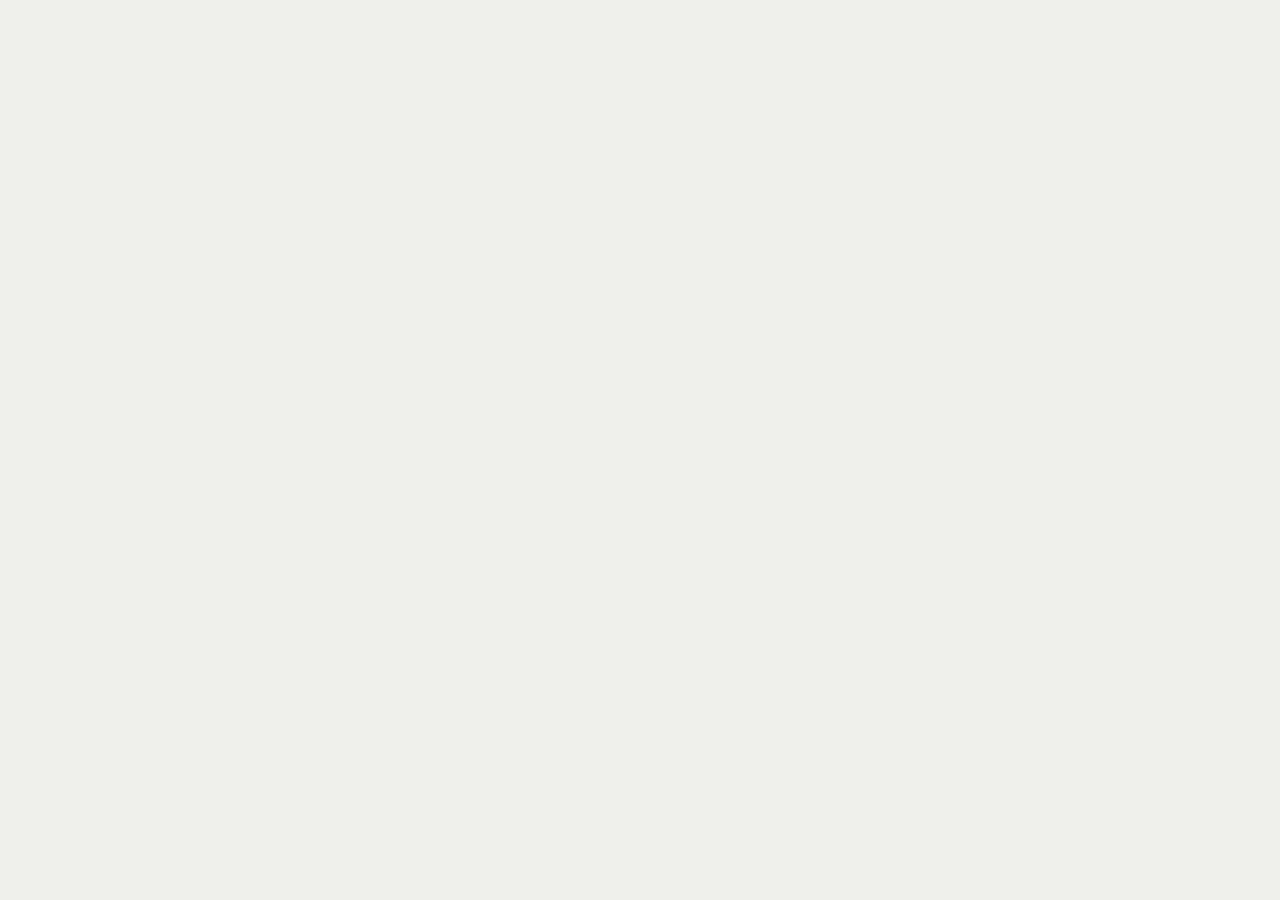
==== index.html @ dea151c3 "first commit" ====
<!doctype html>
<html lang="en">
<head>
  <meta charset="utf-8" />
  <meta name="viewport" content="width=device-width, initial-scale=1" />
  <title>Xploregen · Mobile Redesign</title>
  <link rel="icon" href="assets/logo-favicon.png" />

  <!-- Google Fonts: Inter (display sans) + Fraunces (editorial serif) + JetBrains Mono (lab/code) -->
  <link rel="preconnect" href="https://fonts.googleapis.com" />
  <link rel="preconnect" href="https://fonts.gstatic.com" crossorigin />
  <link href="https://fonts.googleapis.com/css2?family=Inter:wght@400;500;600;700;800&family=Fraunces:ital,opsz,wght@0,9..144,400;0,9..144,500;0,9..144,600;1,9..144,400;1,9..144,500;1,9..144,600&family=JetBrains+Mono:wght@400;500;600&display=swap" rel="stylesheet" />

  <style>
    html, body, #root {
      margin: 0; padding: 0;
      width: 100%; height: 100%;
      background: #f0eee9;
      font-family: 'Inter', -apple-system, BlinkMacSystemFont, system-ui, sans-serif;
      -webkit-font-smoothing: antialiased;
      -moz-osx-font-smoothing: grayscale;
    }
    /* Hide scrollbars inside artboards */
    .dc-card ::-webkit-scrollbar { display: none; }
    .dc-card * { scrollbar-width: none; }
  </style>
</head>
<body>
  <div id="root"></div>

  <!-- React + Babel -->
  <script src="https://unpkg.com/react@18.3.1/umd/react.development.js" integrity="sha384-hD6/rw4ppMLGNu3tX5cjIb+uRZ7UkRJ6BPkLpg4hAu/6onKUg4lLsHAs9EBPT82L" crossorigin="anonymous"></script>
  <script src="https://unpkg.com/react-dom@18.3.1/umd/react-dom.development.js" integrity="sha384-u6aeetuaXnQ38mYT8rp6sbXaQe3NL9t+IBXmnYxwkUI2Hw4bsp2Wvmx4yRQF1uAm" crossorigin="anonymous"></script>
  <script src="https://unpkg.com/@babel/standalone@7.29.0/babel.min.js" integrity="sha384-m08KidiNqLdpJqLq95G/LEi8Qvjl/xUYll3QILypMoQ65QorJ9Lvtp2RXYGBFj1y" crossorigin="anonymous"></script>

  <!-- Starter components -->
  <script type="text/babel" src="ios-frame.jsx"></script>
  <script type="text/babel" src="design-canvas.jsx"></script>

  <!-- Shared library + directions -->
  <script type="text/babel" src="shared.jsx"></script>
  <script type="text/babel" src="direction-a.jsx"></script>
  <script type="text/babel" src="direction-b.jsx"></script>

  <!-- Root app -->
  <script type="text/babel" src="app.jsx"></script>
</body>
</html>
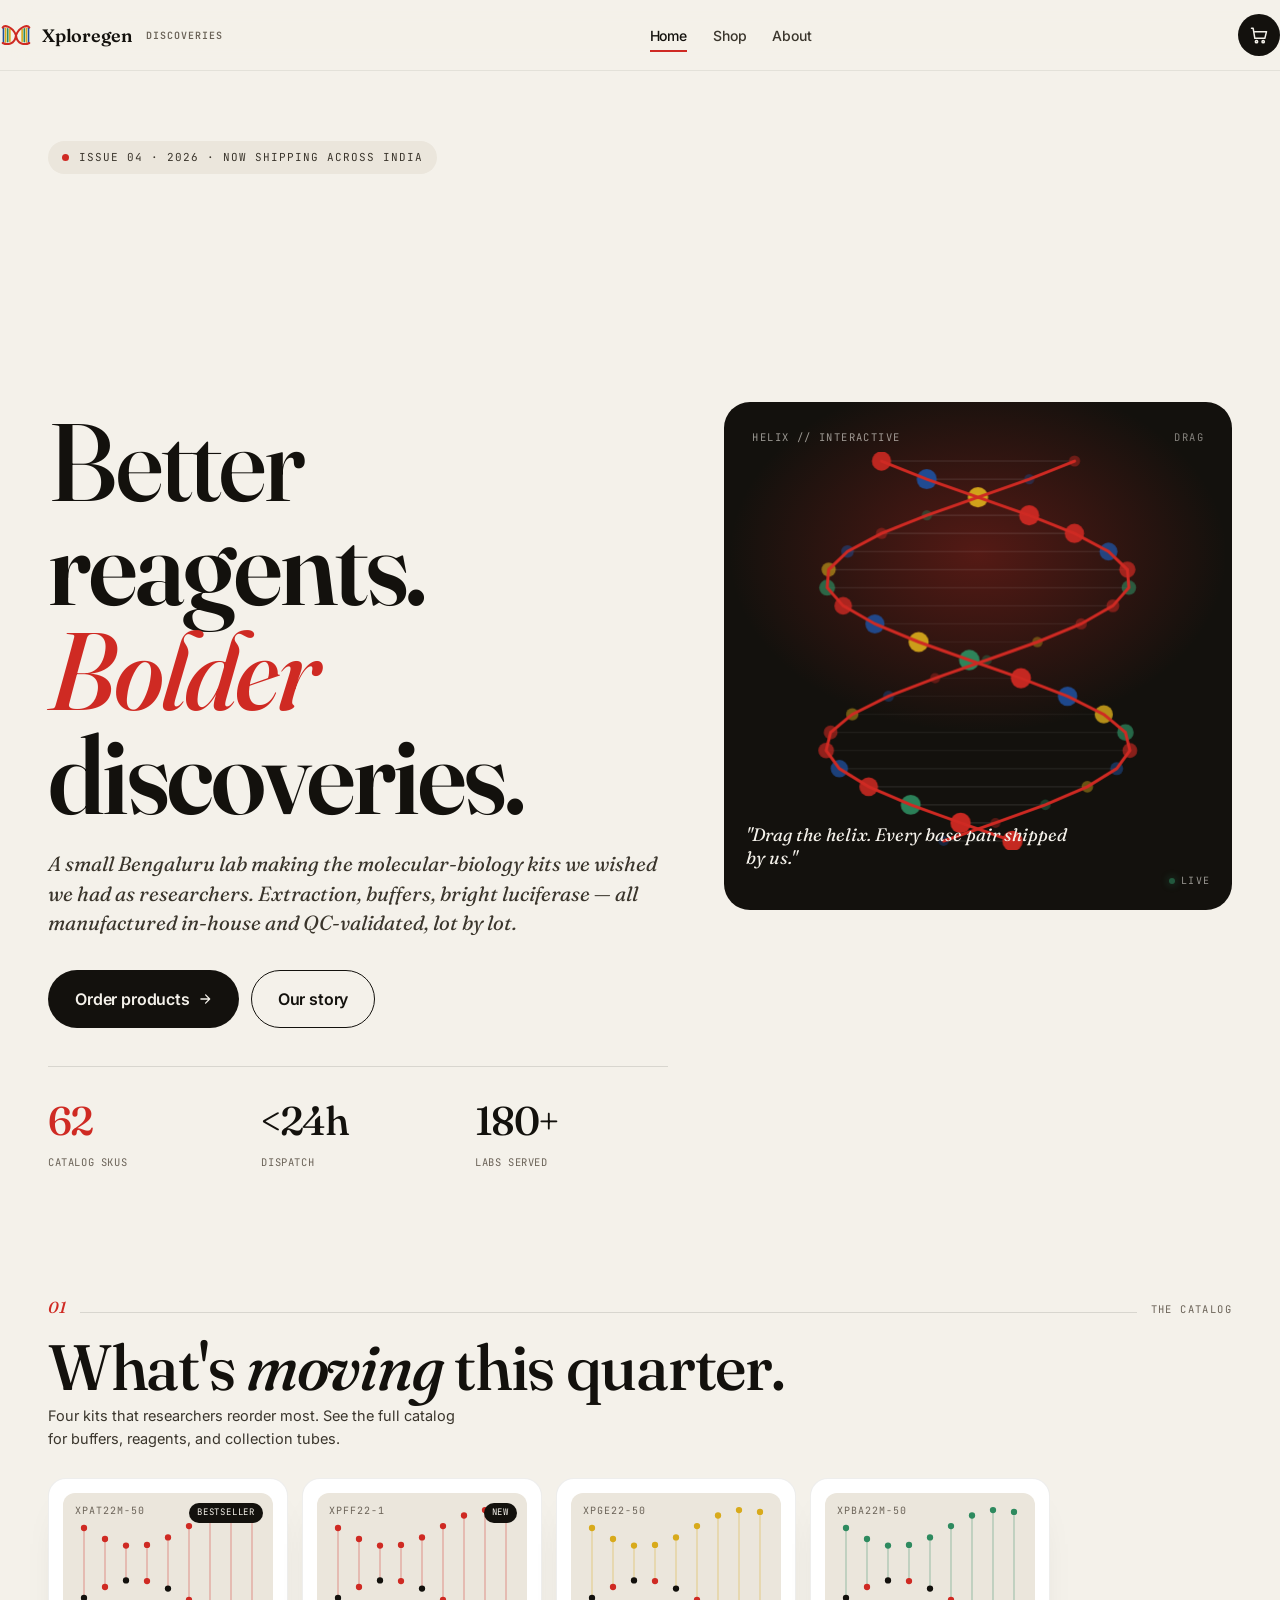
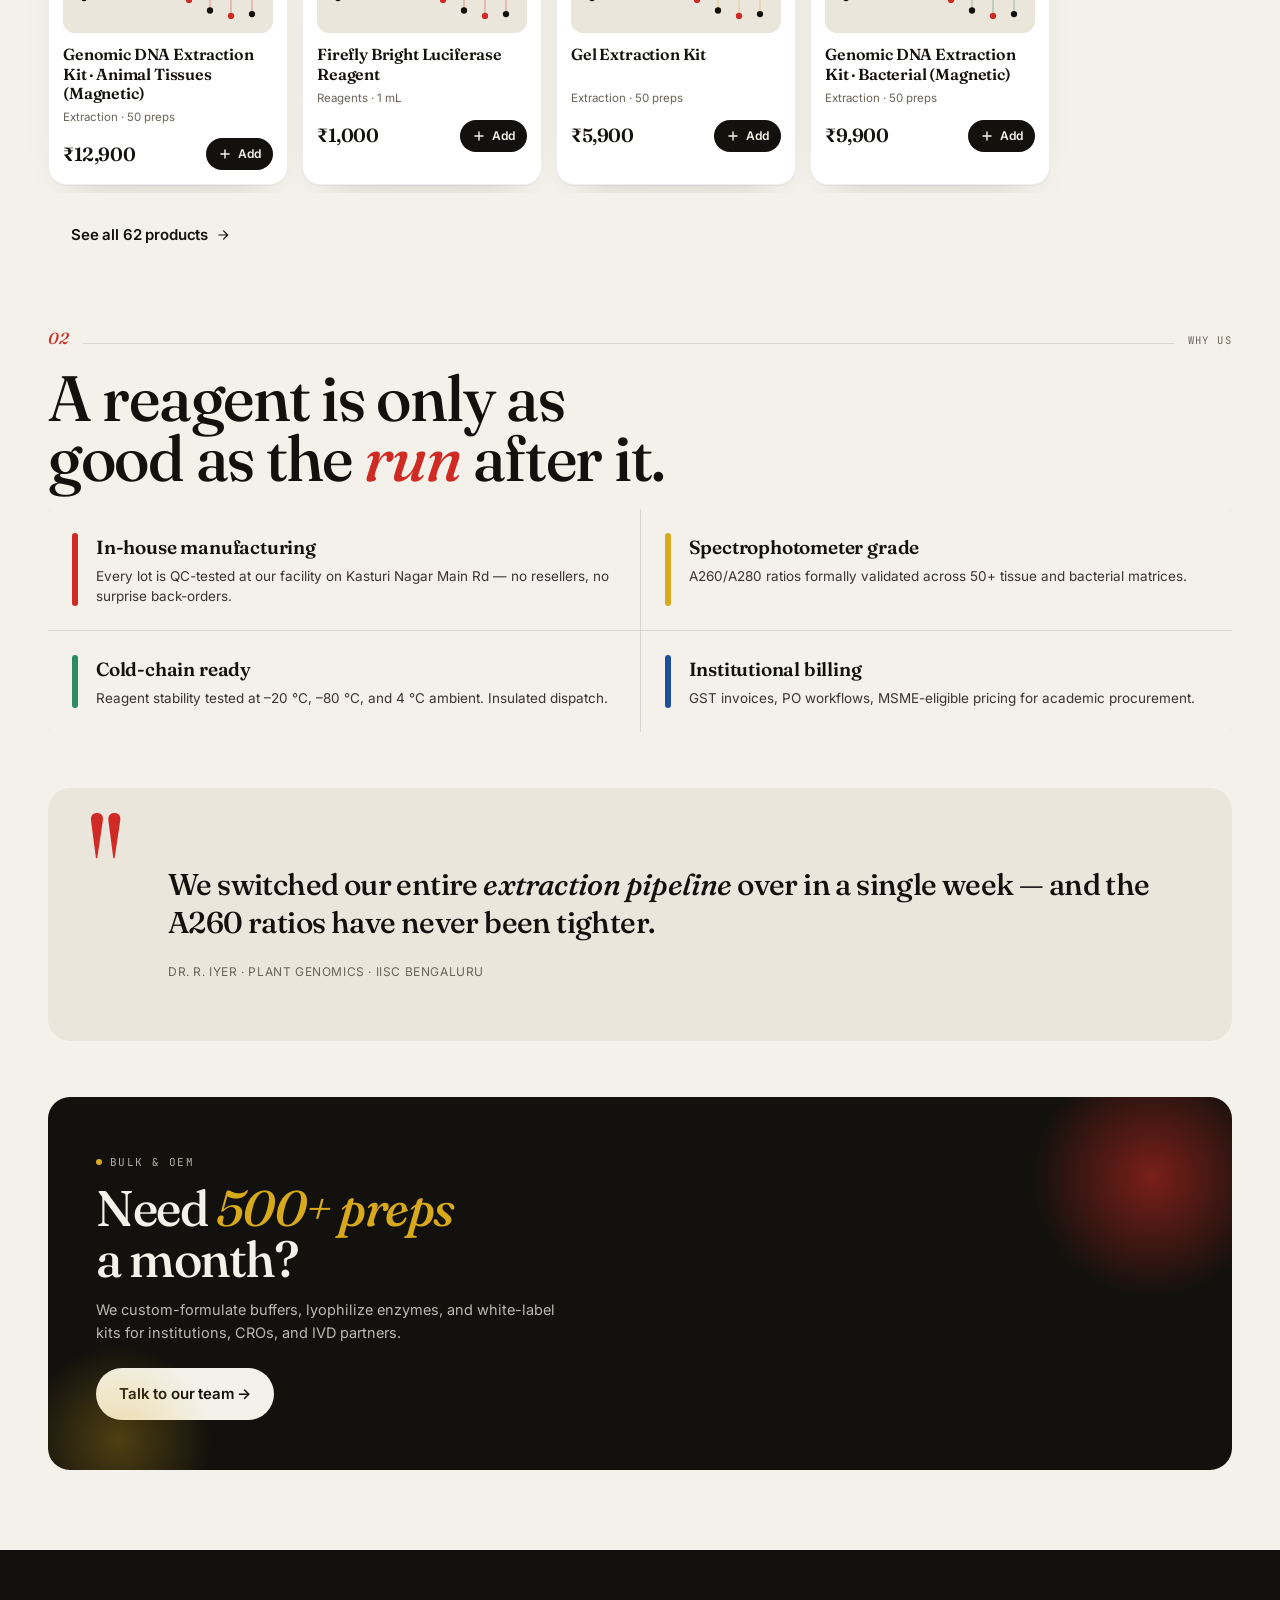
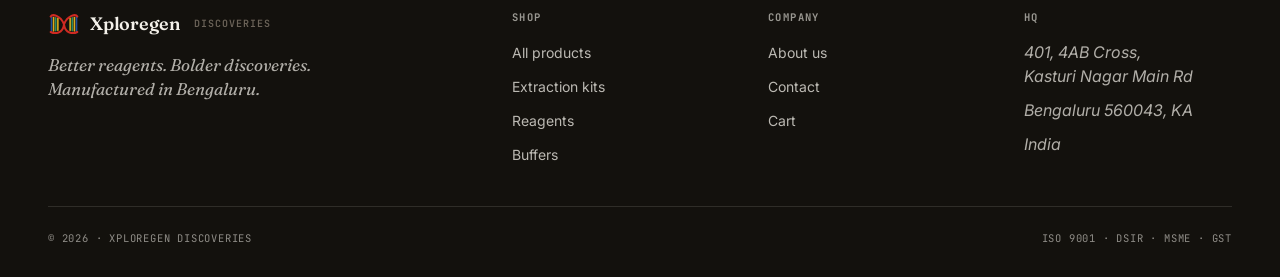
==== commit 2d77fb4c: "refactor ui folder" ====
--- a/index.html
+++ b/index.html
@@ -3,46 +3,303 @@
 <head>
   <meta charset="utf-8" />
   <meta name="viewport" content="width=device-width, initial-scale=1" />
-  <title>Xploregen · Mobile Redesign</title>
+  <title>Xploregen Discoveries — Better reagents. Bolder discoveries.</title>
+  <meta name="description" content="Molecular biology kits, buffers, and luciferase reagents manufactured in-house in Bengaluru." />
   <link rel="icon" href="assets/logo-favicon.png" />
 
-  <!-- Google Fonts: Inter (display sans) + Fraunces (editorial serif) + JetBrains Mono (lab/code) -->
   <link rel="preconnect" href="https://fonts.googleapis.com" />
   <link rel="preconnect" href="https://fonts.gstatic.com" crossorigin />
-  <link href="https://fonts.googleapis.com/css2?family=Inter:wght@400;500;600;700;800&family=Fraunces:ital,opsz,wght@0,9..144,400;0,9..144,500;0,9..144,600;1,9..144,400;1,9..144,500;1,9..144,600&family=JetBrains+Mono:wght@400;500;600&display=swap" rel="stylesheet" />
-
-  <style>
-    html, body, #root {
-      margin: 0; padding: 0;
-      width: 100%; height: 100%;
-      background: #f0eee9;
-      font-family: 'Inter', -apple-system, BlinkMacSystemFont, system-ui, sans-serif;
-      -webkit-font-smoothing: antialiased;
-      -moz-osx-font-smoothing: grayscale;
-    }
-    /* Hide scrollbars inside artboards */
-    .dc-card ::-webkit-scrollbar { display: none; }
-    .dc-card * { scrollbar-width: none; }
-  </style>
+  <link href="https://fonts.googleapis.com/css2?family=Inter:wght@400;500;600;700;800&family=Fraunces:ital,opsz,wght@0,9..144,400;0,9..144,500;0,9..144,600;0,9..144,700;1,9..144,400;1,9..144,500;1,9..144,600&family=JetBrains+Mono:wght@400;500;600&display=swap" rel="stylesheet" />
+
+  <link rel="stylesheet" href="styles.css" />
 </head>
-<body>
-  <div id="root"></div>
-
-  <!-- React + Babel -->
-  <script src="https://unpkg.com/react@18.3.1/umd/react.development.js" integrity="sha384-hD6/rw4ppMLGNu3tX5cjIb+uRZ7UkRJ6BPkLpg4hAu/6onKUg4lLsHAs9EBPT82L" crossorigin="anonymous"></script>
-  <script src="https://unpkg.com/react-dom@18.3.1/umd/react-dom.development.js" integrity="sha384-u6aeetuaXnQ38mYT8rp6sbXaQe3NL9t+IBXmnYxwkUI2Hw4bsp2Wvmx4yRQF1uAm" crossorigin="anonymous"></script>
-  <script src="https://unpkg.com/@babel/standalone@7.29.0/babel.min.js" integrity="sha384-m08KidiNqLdpJqLq95G/LEi8Qvjl/xUYll3QILypMoQ65QorJ9Lvtp2RXYGBFj1y" crossorigin="anonymous"></script>
-
-  <!-- Starter components -->
-  <script type="text/babel" src="ios-frame.jsx"></script>
-  <script type="text/babel" src="design-canvas.jsx"></script>
-
-  <!-- Shared library + directions -->
-  <script type="text/babel" src="shared.jsx"></script>
-  <script type="text/babel" src="direction-a.jsx"></script>
-  <script type="text/babel" src="direction-b.jsx"></script>
-
-  <!-- Root app -->
-  <script type="text/babel" src="app.jsx"></script>
+<body data-screen-label="Landing">
+
+<!-- ─────────── Header ─────────── -->
+<header class="site-header">
+  <div class="container wrap">
+    <a class="brand" href="index.html" aria-label="Xploregen home">
+      <span class="brand-logo" data-brand-mark></span>
+      <span class="brand-name">Xploregen</span>
+      <span class="brand-tag">Discoveries</span>
+    </a>
+    <nav class="site-nav">
+      <a href="index.html" class="active">Home</a>
+      <a href="shop.html">Shop</a>
+      <a href="about.html">About</a>
+    </nav>
+    <div class="header-actions">
+      <a href="cart.html" class="icon-btn" aria-label="Cart">
+        <svg width="20" height="20" viewBox="0 0 24 24" fill="none" stroke="currentColor" stroke-width="1.8" stroke-linecap="round" stroke-linejoin="round"><circle cx="9" cy="20" r="1.4"/><circle cx="17" cy="20" r="1.4"/><path d="M3 4h2l2 12h12l2-8H7"/></svg>
+        <span class="badge" data-cart-badge>0</span>
+      </a>
+    </div>
+  </div>
+</header>
+
+<!-- ─────────── Mobile Bottom Nav ─────────── -->
+<nav class="mobile-bottom-nav" aria-label="Mobile navigation">
+  <div class="mbn-inner">
+    <a href="index.html" class="mbn-btn">
+      <span class="mbn-icon"><svg width="22" height="22" viewBox="0 0 24 24" fill="none" stroke="currentColor" stroke-width="1.8" stroke-linecap="round" stroke-linejoin="round"><path d="M3 11l9-8 9 8"/><path d="M5 9v11h14V9"/></svg></span>
+      <span class="mbn-label">Home</span>
+    </a>
+    <a href="shop.html" class="mbn-btn">
+      <span class="mbn-icon"><svg width="22" height="22" viewBox="0 0 24 24" fill="none" stroke="currentColor" stroke-width="1.8" stroke-linecap="round" stroke-linejoin="round"><path d="M4 7h16l-1.5 12a2 2 0 01-2 1.7H7.5a2 2 0 01-2-1.7L4 7z"/><path d="M9 7V5a3 3 0 016 0v2"/></svg></span>
+      <span class="mbn-label">Shop</span>
+    </a>
+    <a href="about.html" class="mbn-btn">
+      <span class="mbn-icon"><svg width="22" height="22" viewBox="0 0 24 24" fill="none" stroke="currentColor" stroke-width="1.8" stroke-linecap="round" stroke-linejoin="round"><circle cx="12" cy="8" r="3.2"/><path d="M5 20c1-3.5 4-5.5 7-5.5s6 2 7 5.5"/></svg></span>
+      <span class="mbn-label">About</span>
+    </a>
+    <a href="cart.html" class="mbn-btn">
+      <span class="mbn-icon"><svg width="22" height="22" viewBox="0 0 24 24" fill="none" stroke="currentColor" stroke-width="1.8" stroke-linecap="round" stroke-linejoin="round"><circle cx="9" cy="20" r="1.4"/><circle cx="17" cy="20" r="1.4"/><path d="M3 4h2l2 12h12l2-8H7"/></svg></span>
+      <span class="mbn-label">Cart</span>
+      <span class="mbn-badge" data-cart-badge style="display:none">0</span>
+    </a>
+  </div>
+</nav>
+
+<!-- ─────────── Hero ─────────── -->
+<section class="hero">
+  <div class="container">
+    <div class="hero-grid">
+      <div>
+        <span class="hero-eyebrow"><span class="dot"></span>Issue 04 · 2026 · Now shipping across India</span>
+
+        <div class="hero-mark x-logo x-logo-anim" aria-hidden="true">
+          <svg viewBox="0 0 600 460" width="100%" style="display:block;overflow:visible" xmlns="http://www.w3.org/2000/svg">
+            <rect class="bar" x="50"  y="90"  width="30" height="290" rx="15" fill="#1f4f9b"/>
+            <rect class="bar" x="90"  y="95"  width="30" height="280" rx="15" fill="#d8aa1b"/>
+            <rect class="bar" x="130" y="100" width="30" height="270" rx="15" fill="#2e8a5f"/>
+            <rect class="bar" x="170" y="106" width="30" height="258" rx="15" fill="#d8aa1b"/>
+            <rect class="bar" x="400" y="106" width="30" height="258" rx="15" fill="#d8aa1b"/>
+            <rect class="bar" x="440" y="100" width="30" height="270" rx="15" fill="#2e8a5f"/>
+            <rect class="bar" x="480" y="95"  width="30" height="280" rx="15" fill="#d8aa1b"/>
+            <rect class="bar" x="520" y="90"  width="30" height="290" rx="15" fill="#1f4f9b"/>
+            <path class="strand strand-1" d="M 50 90 C 80 40 230 60 300 235 C 320 410 470 420 550 380"
+              stroke="#cf2a23" stroke-width="38" stroke-linecap="round" fill="none"/>
+            <path class="strand strand-2" d="M 550 90 C 520 40 370 60 300 235 C 280 410 130 420 50 380"
+              stroke="#cf2a23" stroke-width="38" stroke-linecap="round" fill="none"/>
+            <g class="wordmark-plate">
+              <rect x="36" y="200" width="528" height="64" rx="6" fill="rgba(0,0,0,0.82)"/>
+            </g>
+            <text class="wordmark" x="300" y="245" text-anchor="middle"
+              font-family="'Inter', 'Fraunces', Georgia, serif" font-weight="800" font-size="50"
+              letter-spacing="3" fill="#ffffff">XPLOREGEN</text>
+          </svg>
+        </div>
+
+        <h1 class="display">
+          Better<br/>
+          <strong style="font-weight:600">reagents.</strong>
+          <span class="accent">Bolder</span><br/>
+          <strong style="font-weight:600">discoveries.</strong>
+        </h1>
+
+        <p class="lead">
+          A small Bengaluru lab making the molecular-biology kits we wished we had as researchers. Extraction, buffers, bright luciferase — all manufactured in-house and QC-validated, lot by lot.
+        </p>
+
+        <div class="hero-ctas">
+          <a href="shop.html" class="btn btn-primary btn-lg">
+            Order products
+            <svg width="14" height="14" viewBox="0 0 24 24" fill="none" stroke="currentColor" stroke-width="2.2" stroke-linecap="round" stroke-linejoin="round"><path d="M5 12h14M13 5l7 7-7 7"/></svg>
+          </a>
+          <a href="about.html" class="btn btn-outline btn-lg">Our story</a>
+        </div>
+
+        <div class="hero-stats">
+          <div>
+            <div class="num"><em>62</em></div>
+            <div class="label">Catalog SKUs</div>
+          </div>
+          <div>
+            <div class="num">&lt;24h</div>
+            <div class="label">Dispatch</div>
+          </div>
+          <div>
+            <div class="num">180+</div>
+            <div class="label">Labs served</div>
+          </div>
+        </div>
+      </div>
+
+      <div class="helix-card" aria-hidden="true">
+        <div class="label-row">
+          <span class="label">Helix // Interactive</span>
+          <span class="label" style="opacity:.5">Drag</span>
+        </div>
+        <canvas data-helix></canvas>
+        <p class="quote">"Drag the helix. Every base pair shipped by&nbsp;us."</p>
+        <span class="live">LIVE</span>
+      </div>
+    </div>
+  </div>
+</section>
+
+<!-- ─────────── Best sellers ─────────── -->
+<section>
+  <div class="container">
+    <div class="section-rule">
+      <span class="num">01</span><span class="line"></span><span class="label">The Catalog</span>
+    </div>
+    <h2 class="display">What's <em>moving</em> this quarter.</h2>
+    <p class="body" style="margin-top:8px;max-width:46ch">Four kits that researchers reorder most. See the full catalog for buffers, reagents, and collection tubes.</p>
+
+    <div class="product-row no-scrollbar" id="featured-row" style="margin-top:24px"></div>
+
+    <div style="margin-top:16px"><a href="shop.html" class="btn btn-ghost">See all 62 products
+      <svg width="14" height="14" viewBox="0 0 24 24" fill="none" stroke="currentColor" stroke-width="2" stroke-linecap="round" stroke-linejoin="round"><path d="M5 12h14M13 5l7 7-7 7"/></svg>
+    </a></div>
+  </div>
+</section>
+
+<!-- ─────────── Why us ─────────── -->
+<section>
+  <div class="container">
+    <div class="section-rule">
+      <span class="num">02</span><span class="line"></span><span class="label">Why us</span>
+    </div>
+    <h2 class="display">A reagent is only as<br/>good as the <em class="accent">run</em> after it.</h2>
+
+    <div class="values">
+      <div class="value-row">
+        <div class="bar" style="background:var(--red)"></div>
+        <div>
+          <h4>In-house manufacturing</h4>
+          <p>Every lot is QC-tested at our facility on Kasturi Nagar Main Rd — no resellers, no surprise back-orders.</p>
+        </div>
+      </div>
+      <div class="value-row">
+        <div class="bar" style="background:var(--yellow)"></div>
+        <div>
+          <h4>Spectrophotometer grade</h4>
+          <p>A260/A280 ratios formally validated across 50+ tissue and bacterial matrices.</p>
+        </div>
+      </div>
+      <div class="value-row">
+        <div class="bar" style="background:var(--green)"></div>
+        <div>
+          <h4>Cold-chain ready</h4>
+          <p>Reagent stability tested at –20 °C, –80 °C, and 4 °C ambient. Insulated dispatch.</p>
+        </div>
+      </div>
+      <div class="value-row">
+        <div class="bar" style="background:var(--blue)"></div>
+        <div>
+          <h4>Institutional billing</h4>
+          <p>GST invoices, PO workflows, MSME-eligible pricing for academic procurement.</p>
+        </div>
+      </div>
+    </div>
+  </div>
+</section>
+
+<!-- ─────────── Pull quote ─────────── -->
+<section>
+  <div class="container">
+    <figure class="pullquote">
+      <span class="openq">"</span>
+      <blockquote>
+        We switched our entire <em>extraction pipeline</em> over in a single week — and the A260 ratios have never been tighter.
+      </blockquote>
+      <cite>Dr. R. Iyer · Plant Genomics · IISc Bengaluru</cite>
+    </figure>
+  </div>
+</section>
+
+<!-- ─────────── Bulk CTA ─────────── -->
+<section>
+  <div class="container">
+    <div class="bulk-cta">
+      <span class="eyebrow"><span class="dot"></span>Bulk & OEM</span>
+      <h2>Need <em>500+ preps</em><br/>a month?</h2>
+      <p>We custom-formulate buffers, lyophilize enzymes, and white-label kits for institutions, CROs, and IVD partners.</p>
+      <a href="about.html" class="btn">Talk to our team →</a>
+    </div>
+  </div>
+</section>
+
+<!-- ─────────── Footer ─────────── -->
+<footer class="site-footer">
+  <div class="container">
+    <div class="footer-grid">
+      <div class="footer-brand">
+        <a class="brand" href="index.html">
+          <span class="brand-logo" data-brand-mark></span>
+          <span class="brand-name">Xploregen</span>
+          <span class="brand-tag">Discoveries</span>
+        </a>
+        <p>Better reagents. Bolder discoveries. Manufactured in Bengaluru.</p>
+      </div>
+      <div>
+        <h4>Shop</h4>
+        <ul>
+          <li><a href="shop.html">All products</a></li>
+          <li><a href="shop.html?cat=Extraction">Extraction kits</a></li>
+          <li><a href="shop.html?cat=Reagents">Reagents</a></li>
+          <li><a href="shop.html?cat=Buffers">Buffers</a></li>
+        </ul>
+      </div>
+      <div>
+        <h4>Company</h4>
+        <ul>
+          <li><a href="about.html">About us</a></li>
+          <li><a href="about.html#contact">Contact</a></li>
+          <li><a href="cart.html">Cart</a></li>
+        </ul>
+      </div>
+      <div>
+        <h4>HQ</h4>
+        <ul style="font-style: italic; opacity:0.7">
+          <li>401, 4AB Cross,<br/>Kasturi Nagar Main Rd</li>
+          <li>Bengaluru 560043, KA</li>
+          <li>India</li>
+        </ul>
+      </div>
+    </div>
+    <div class="footer-foot">
+      <span>© 2026 · Xploregen Discoveries</span>
+      <span>ISO 9001 · DSIR · MSME · GST</span>
+    </div>
+  </div>
+</footer>
+
+<script src="data.js"></script>
+<script src="script.js"></script>
+<script>
+  // Render featured product carousel
+  document.addEventListener('DOMContentLoaded', () => {
+    const row = document.getElementById('featured-row');
+    if (!row) return;
+    const list = window.XG_FEATURED_IDS.map((id) => window.XG_PRODUCTS.find((p) => p.id === id)).filter(Boolean);
+    row.innerHTML = list.map((p) => `
+      <a class="product-card" href="product.html?id=${p.id}">
+        <div class="product-visual">
+          ${window.XG_productVisual(p)}
+          <span class="sku">${p.sku}</span>
+          ${p.tag ? `<span class="tag">${p.tag}</span>` : ''}
+        </div>
+        <div class="name">${p.name}</div>
+        <div class="meta">${p.cat} · ${p.prep}</div>
+        <div class="row">
+          <span class="price">${window.XG_FMT_INR(p.price)}</span>
+          <button class="add" data-add-to-cart="${p.id}">
+            <svg width="14" height="14" viewBox="0 0 24 24" fill="none" stroke="currentColor" stroke-width="2.4" stroke-linecap="round"><path d="M12 5v14M5 12h14"/></svg>
+            Add
+          </button>
+        </div>
+      </a>
+    `).join('');
+    // Rebind add buttons (since they were just rendered)
+    row.querySelectorAll('[data-add-to-cart]').forEach((b) => {
+      b.addEventListener('click', (e) => {
+        e.preventDefault(); e.stopPropagation();
+        window.XG_CART.add(b.dataset.addToCart, 1);
+      });
+    });
+  });
+</script>
 </body>
 </html>
--- a/styles.css
+++ b/styles.css
@@ -0,0 +1,1047 @@
+/* ============================================================
+   Xploregen — global styles (mobile-first responsive)
+   Direction B "Editorial Bio": warm paper, Fraunces serif,
+   surgical accent color from the logo palette.
+   ============================================================ */
+
+:root {
+  /* Palette pulled from the logo */
+  --paper:    #f4f1ea;
+  --paper-2:  #ebe6dc;
+  --paper-3:  #e2dccf;
+  --card:     #ffffff;
+  --ink:      #13110d;
+  --ink-soft: #3a352c;
+  --ink-mute: #6b6358;
+  --ink-faint:#a89f8f;
+  --hair:     rgba(19,17,13,0.12);
+  --hair-2:   rgba(19,17,13,0.07);
+
+  --red:      #cf2a23;
+  --red-deep: #a01f1a;
+  --blue:     #1f4f9b;
+  --yellow:   #d8aa1b;
+  --green:    #2e8a5f;
+
+  --serif: 'Fraunces', 'Cormorant Garamond', Georgia, serif;
+  --sans:  'Inter', -apple-system, BlinkMacSystemFont, system-ui, sans-serif;
+  --mono:  'JetBrains Mono', ui-monospace, 'SF Mono', Menlo, monospace;
+
+  --container: 1280px;
+  --gutter-mobile: 22px;
+  --gutter-desktop: 48px;
+
+  --shadow-card: 0 1px 0 rgba(19,17,13,0.04), 0 18px 40px -28px rgba(19,17,13,0.25);
+  --radius: 18px;
+}
+
+* { box-sizing: border-box; }
+
+html, body {
+  margin: 0;
+  background: var(--paper);
+  color: var(--ink);
+  font-family: var(--sans);
+  -webkit-font-smoothing: antialiased;
+  -moz-osx-font-smoothing: grayscale;
+  font-size: 16px;
+  line-height: 1.5;
+}
+
+img, svg { display: block; max-width: 100%; }
+button { font: inherit; }
+a { color: inherit; text-decoration: none; }
+
+::selection { background: var(--red); color: var(--paper); }
+
+/* Hide scrollbars in horizontal scroll regions */
+.no-scrollbar::-webkit-scrollbar { display: none; }
+.no-scrollbar { scrollbar-width: none; }
+
+/* ─────────── Layout helpers ─────────── */
+
+.container {
+  max-width: var(--container);
+  margin: 0 auto;
+  padding: 0 var(--gutter-mobile);
+}
+@media (min-width: 768px) { .container { padding: 0 32px; } }
+@media (min-width: 1024px) { .container { padding: 0 var(--gutter-desktop); } }
+
+.flex { display: flex; }
+.flex-col { flex-direction: column; }
+.items-center { align-items: center; }
+.justify-between { justify-content: space-between; }
+.gap-2 { gap: 8px; }
+.gap-3 { gap: 12px; }
+.gap-4 { gap: 16px; }
+.gap-6 { gap: 24px; }
+.text-center { text-align: center; }
+
+/* ─────────── Typography ─────────── */
+
+.eyebrow {
+  font-family: var(--mono);
+  font-size: 11px;
+  letter-spacing: 1.4px;
+  text-transform: uppercase;
+  color: var(--ink-mute);
+  display: inline-flex;
+  align-items: center;
+  gap: 8px;
+}
+.eyebrow .dot { width: 6px; height: 6px; border-radius: 99px; background: var(--red); display: inline-block; }
+
+.display {
+  font-family: var(--serif);
+  font-weight: 500;
+  letter-spacing: -0.02em;
+  line-height: 0.95;
+  margin: 0;
+  text-wrap: balance;
+}
+.display em, .display i { font-style: italic; font-weight: 500; }
+.display .accent { color: var(--red); font-style: italic; font-weight: 500; }
+
+h1.display { font-size: clamp(48px, 9vw, 110px); }
+h2.display { font-size: clamp(36px, 5.5vw, 64px); }
+h3.display { font-size: clamp(24px, 3.4vw, 36px); }
+
+.lead {
+  font-family: var(--serif);
+  font-size: clamp(17px, 1.6vw, 22px);
+  line-height: 1.45;
+  color: var(--ink-soft);
+  font-style: italic;
+  font-weight: 400;
+  max-width: 60ch;
+}
+.body { font-family: var(--sans); font-size: 14.5px; line-height: 1.55; color: var(--ink-soft); }
+
+.section-rule {
+  display: flex; align-items: baseline; gap: 14px;
+  margin: 64px 0 18px;
+}
+.section-rule .num {
+  font-family: var(--serif);
+  font-style: italic; font-weight: 500;
+  font-size: 16px; color: var(--red);
+}
+.section-rule .line { flex: 1; height: 1px; background: var(--hair); }
+.section-rule .label {
+  font-family: var(--mono); font-size: 10.5px; letter-spacing: 1.4px;
+  text-transform: uppercase; color: var(--ink-mute);
+}
+
+/* ─────────── Buttons ─────────── */
+
+.btn {
+  display: inline-flex;
+  align-items: center;
+  justify-content: center;
+  gap: 8px;
+  padding: 14px 22px;
+  border-radius: 999px;
+  border: 1px solid transparent;
+  cursor: pointer;
+  font-family: var(--sans);
+  font-size: 15px;
+  font-weight: 600;
+  letter-spacing: -0.01em;
+  text-decoration: none;
+  transition: transform .15s ease, background .15s ease, color .15s ease, box-shadow .15s ease, border-color .15s ease;
+  white-space: nowrap;
+}
+.btn:active { transform: translateY(1px); }
+.btn-primary {
+  background: var(--ink); color: var(--paper);
+}
+.btn-primary:hover { background: var(--red); }
+.btn-outline {
+  background: transparent; color: var(--ink); border-color: var(--ink);
+}
+.btn-outline:hover { background: var(--ink); color: var(--paper); }
+.btn-ghost {
+  background: transparent; color: var(--ink);
+}
+.btn-ghost:hover { background: var(--paper-2); }
+
+.btn-sm { padding: 9px 14px; font-size: 13px; gap: 6px; }
+.btn-lg { padding: 16px 26px; font-size: 16px; }
+
+.icon-btn {
+  width: 42px; height: 42px; border-radius: 999px;
+  display: inline-flex; align-items: center; justify-content: center;
+  background: var(--ink); color: var(--paper); border: none; cursor: pointer;
+  position: relative; transition: background .15s ease;
+}
+.icon-btn:hover { background: var(--red); }
+.icon-btn .badge {
+  position: absolute; top: -4px; right: -4px;
+  min-width: 18px; height: 18px; padding: 0 5px;
+  background: var(--red); color: #fff;
+  border-radius: 99px; font-family: var(--mono); font-size: 10px; font-weight: 700;
+  display: flex; align-items: center; justify-content: center;
+  border: 2px solid var(--paper);
+}
+
+/* ─────────── Header / Nav ─────────── */
+
+.site-header {
+  position: sticky; top: 0; z-index: 50;
+  background: rgba(244, 241, 234, 0.85);
+  backdrop-filter: blur(14px) saturate(180%);
+  -webkit-backdrop-filter: blur(14px) saturate(180%);
+  border-bottom: 1px solid var(--hair-2);
+}
+.site-header .wrap {
+  display: flex; align-items: center; justify-content: space-between;
+  padding: 14px 0; gap: 16px;
+}
+.brand {
+  display: flex; align-items: center; gap: 10px;
+  font-family: var(--serif); font-weight: 600; font-size: 18px; letter-spacing: -0.01em;
+  color: var(--ink);
+}
+.brand-logo { width: 32px; height: 26px; flex-shrink: 0; }
+.brand-name { font-weight: 600; }
+.brand-tag { font-family: var(--mono); font-size: 10px; color: var(--ink-mute); letter-spacing: 1px; text-transform: uppercase; margin-left: 4px; }
+
+.site-nav {
+  display: none;
+  gap: 26px;
+  align-items: center;
+}
+@media (min-width: 768px) { .site-nav { display: flex; } }
+.site-nav a {
+  font-family: var(--sans); font-size: 14px; font-weight: 500;
+  color: var(--ink-soft); letter-spacing: -0.01em;
+  position: relative; padding: 4px 0;
+  transition: color .15s ease;
+}
+.site-nav a:hover { color: var(--ink); }
+.site-nav a.active { color: var(--ink); }
+.site-nav a.active::after {
+  content: ''; position: absolute; bottom: -2px; left: 0; right: 0; height: 2px;
+  background: var(--red);
+}
+
+.header-actions { display: flex; align-items: center; gap: 10px; }
+.mobile-menu-btn { display: none; }
+
+.mobile-drawer {
+  position: fixed; inset: 0; z-index: 60;
+  background: var(--paper); padding: 24px var(--gutter-mobile);
+  display: flex; flex-direction: column;
+  transform: translateY(-100%); transition: transform .35s cubic-bezier(.6,.05,.25,1);
+  pointer-events: none;
+}
+.mobile-drawer.open { transform: translateY(0); pointer-events: auto; }
+.mobile-drawer .drawer-head { display: flex; justify-content: space-between; align-items: center; margin-bottom: 30px; }
+.mobile-drawer nav { display: flex; flex-direction: column; gap: 4px; }
+.mobile-drawer nav a {
+  font-family: var(--serif); font-size: 38px; font-weight: 500; letter-spacing: -0.03em;
+  padding: 8px 0; color: var(--ink); border-bottom: 1px solid var(--hair-2);
+}
+.mobile-drawer nav a .num { font-family: var(--mono); font-size: 12px; color: var(--ink-faint); margin-right: 14px; letter-spacing: 1px; }
+.mobile-drawer .drawer-foot {
+  margin-top: auto; padding-top: 24px;
+  font-family: var(--mono); font-size: 10px; letter-spacing: 1.2px;
+  color: var(--ink-mute); text-transform: uppercase;
+}
+
+/* ─────────── Mobile Bottom Nav ─────────── */
+
+.mobile-bottom-nav {
+  display: none;
+}
+
+@media (max-width: 767px) {
+  body { padding-bottom: 96px; }
+
+  .mobile-bottom-nav {
+    display: block;
+    position: fixed;
+    left: 0; right: 0; bottom: 0;
+    padding-bottom: env(safe-area-inset-bottom, 16px);
+    padding-top: 8px;
+    background: linear-gradient(rgba(6, 8, 13, 0) 0%, rgba(6, 8, 13, 0.92) 55%);
+    z-index: 50;
+    pointer-events: none;
+  }
+
+  .mbn-inner {
+    pointer-events: auto;
+    margin: 0 12px;
+    border-radius: 22px;
+    padding: 8px 6px;
+    display: flex;
+    justify-content: space-around;
+    background: rgba(18, 22, 32, 0.78);
+    backdrop-filter: blur(20px) saturate(160%);
+    -webkit-backdrop-filter: blur(20px) saturate(160%);
+    border: 1px solid rgba(255, 255, 255, 0.08);
+    box-shadow: 0 12px 36px rgba(0, 0, 0, 0.55);
+  }
+
+  .mbn-btn {
+    background: transparent;
+    border: none;
+    cursor: pointer;
+    display: flex;
+    flex-direction: column;
+    align-items: center;
+    gap: 2px;
+    padding: 6px 14px;
+    border-radius: 14px;
+    position: relative;
+    color: rgba(238, 241, 246, 0.35);
+    text-decoration: none;
+    transition: color 0.15s ease;
+  }
+
+  .mbn-btn.active {
+    color: var(--red);
+  }
+
+  .mbn-btn.active::before {
+    content: '';
+    position: absolute;
+    inset: 0;
+    border-radius: 14px;
+    background: radial-gradient(circle, rgba(207, 42, 35, 0.14), transparent 70%);
+  }
+
+  .mbn-icon { color: inherit; line-height: 0; }
+
+  .mbn-btn.active .mbn-icon { filter: drop-shadow(0 0 6px rgba(207, 42, 35, 0.55)); }
+
+  .mbn-label {
+    font-family: var(--mono);
+    font-size: 9px;
+    letter-spacing: 0.5px;
+    text-transform: uppercase;
+  }
+
+  .mbn-badge {
+    position: absolute;
+    top: 2px; right: 8px;
+    min-width: 16px; height: 16px;
+    padding: 0 4px;
+    background: var(--red);
+    color: #fff;
+    border-radius: 99px;
+    font-size: 10px;
+    font-family: var(--mono);
+    font-weight: 700;
+    display: flex;
+    align-items: center;
+    justify-content: center;
+  }
+}
+
+/* ─────────── Hero ─────────── */
+
+.hero {
+  position: relative;
+  padding: 40px 0 30px;
+  overflow: hidden;
+}
+@media (min-width: 1024px) {
+  .hero { padding: 70px 0 60px; }
+}
+.hero-grid {
+  display: grid;
+  grid-template-columns: 1fr;
+  gap: 32px;
+  align-items: start;
+}
+@media (min-width: 1024px) {
+  .hero-grid { grid-template-columns: 1.1fr 0.9fr; gap: 56px; align-items: center; }
+}
+.hero-eyebrow {
+  display: inline-flex; align-items: center; gap: 10px;
+  padding: 8px 14px; border-radius: 999px;
+  background: var(--paper-2);
+  font-family: var(--mono); font-size: 11px; letter-spacing: 1px;
+  color: var(--ink-soft); text-transform: uppercase;
+  margin-bottom: 22px;
+}
+.hero-eyebrow .dot { width: 7px; height: 7px; border-radius: 99px; background: var(--red); }
+
+.hero h1 { margin-top: 8px; }
+.hero .lead { margin-top: 22px; }
+
+.hero-ctas { display: flex; flex-wrap: wrap; gap: 12px; margin-top: 32px; }
+
+.hero-stats {
+  display: grid; grid-template-columns: repeat(3, 1fr); gap: 20px;
+  margin-top: 38px;
+  padding-top: 24px;
+  border-top: 1px solid var(--hair);
+}
+.hero-stats .num {
+  font-family: var(--serif); font-size: clamp(28px, 3.4vw, 40px); font-weight: 500;
+  letter-spacing: -0.04em; color: var(--ink);
+}
+.hero-stats .num em { color: var(--red); font-style: normal; }
+.hero-stats .label {
+  font-family: var(--mono); font-size: 10.5px; letter-spacing: 0.6px;
+  color: var(--ink-mute); text-transform: uppercase; margin-top: 4px;
+}
+
+/* Helix-card on hero right */
+.helix-card {
+  background: var(--ink); color: var(--paper);
+  border-radius: 26px; padding: 22px;
+  position: relative; overflow: hidden;
+  aspect-ratio: 4 / 5;
+  min-height: 320px;
+}
+@media (min-width: 1024px) { .helix-card { aspect-ratio: 1; min-height: 500px; padding: 28px; } }
+.helix-card::before {
+  content: ''; position: absolute; inset: 0;
+  background: radial-gradient(70% 50% at 50% 30%, rgba(207,42,35,0.35), transparent 70%);
+  pointer-events: none;
+}
+.helix-card .label-row {
+  display: flex; justify-content: space-between; align-items: center;
+  position: relative; z-index: 1;
+}
+.helix-card .label { font-family: var(--mono); font-size: 10.5px; letter-spacing: 1.4px; opacity: 0.6; text-transform: uppercase; }
+.helix-card canvas {
+  position: absolute; inset: 50px 0 60px 0; width: 100%;
+  height: calc(100% - 110px);
+}
+.helix-card .quote {
+  position: absolute; left: 22px; right: 22px; bottom: 22px;
+  font-family: var(--serif); font-style: italic; font-size: 16px; line-height: 1.3;
+  max-width: 70%;
+}
+@media (min-width: 1024px) { .helix-card .quote { font-size: 18px; } }
+.helix-card .live {
+  position: absolute; right: 22px; bottom: 22px;
+  font-family: var(--mono); font-size: 10px; letter-spacing: 1.2px; opacity: 0.6;
+}
+.helix-card .live::before {
+  content: ''; display: inline-block; width: 6px; height: 6px; border-radius: 99px;
+  background: var(--green); margin-right: 6px; box-shadow: 0 0 8px var(--green);
+}
+
+/* ─────────── Product card grid ─────────── */
+
+.product-row {
+  display: flex; gap: 14px; overflow-x: auto;
+  padding: 4px 0 8px;
+  scroll-snap-type: x mandatory;
+  -webkit-overflow-scrolling: touch;
+  margin: 0 calc(var(--gutter-mobile) * -1);
+  padding-left: var(--gutter-mobile); padding-right: var(--gutter-mobile);
+}
+@media (min-width: 1024px) { .product-row {
+  margin: 0 calc(var(--gutter-desktop) * -1);
+  padding-left: var(--gutter-desktop); padding-right: var(--gutter-desktop);
+} }
+
+.product-grid {
+  display: grid; gap: 14px;
+  grid-template-columns: repeat(2, 1fr);
+}
+@media (min-width: 640px) { .product-grid { gap: 16px; grid-template-columns: repeat(3, 1fr); } }
+@media (min-width: 1024px) { .product-grid { gap: 22px; grid-template-columns: repeat(4, 1fr); } }
+
+.product-card {
+  background: var(--card);
+  border-radius: 18px; padding: 14px;
+  border: 1px solid var(--hair-2);
+  box-shadow: var(--shadow-card);
+  display: flex; flex-direction: column;
+  cursor: pointer;
+  transition: transform .2s cubic-bezier(.2,.7,.3,1), box-shadow .2s ease, border-color .2s ease;
+  flex: 0 0 240px;
+  scroll-snap-align: start;
+  text-decoration: none; color: inherit;
+}
+.product-grid .product-card { flex: 1; }
+.product-card:hover { transform: translateY(-3px); box-shadow: 0 1px 0 rgba(19,17,13,0.04), 0 22px 48px -24px rgba(19,17,13,0.30); border-color: var(--hair); }
+
+.product-visual {
+  aspect-ratio: 1.5 / 1;
+  border-radius: 12px;
+  background: var(--paper-2);
+  position: relative; overflow: hidden;
+  margin-bottom: 12px;
+}
+.product-visual svg { position: absolute; inset: 0; width: 100%; height: 100%; }
+.product-visual .sku {
+  position: absolute; top: 10px; left: 12px;
+  font-family: var(--mono); font-size: 10px; letter-spacing: 1px; color: var(--ink-mute);
+}
+.product-visual .tag {
+  position: absolute; top: 10px; right: 10px;
+  padding: 3px 8px; border-radius: 99px;
+  background: var(--ink); color: var(--paper);
+  font-family: var(--mono); font-size: 9px; letter-spacing: 0.8px;
+}
+.product-card .name {
+  font-family: var(--serif); font-size: 16px; font-weight: 600; line-height: 1.2;
+  letter-spacing: -0.01em; color: var(--ink); min-height: 39px;
+}
+.product-card .meta {
+  font-family: var(--sans); font-size: 11.5px; color: var(--ink-mute); margin-top: 6px;
+}
+.product-card .row {
+  display: flex; align-items: center; justify-content: space-between;
+  margin-top: 12px;
+}
+.product-card .price {
+  font-family: var(--serif); font-size: 19px; font-weight: 600; letter-spacing: -0.02em;
+}
+.product-card .add {
+  background: var(--ink); color: var(--paper);
+  border: none; border-radius: 99px; padding: 7px 12px;
+  font-family: var(--sans); font-size: 12px; font-weight: 600;
+  display: inline-flex; align-items: center; gap: 6px; cursor: pointer;
+  transition: background .15s ease;
+}
+.product-card .add:hover { background: var(--red); }
+
+/* ─────────── Why-us / values stripe ─────────── */
+
+.values {
+  display: flex; flex-direction: column;
+  background: var(--hair); border-radius: 4px; overflow: hidden; gap: 1px;
+  margin-top: 20px;
+}
+.value-row {
+  background: var(--paper);
+  padding: 18px 4px;
+  display: flex; gap: 18px; align-items: flex-start;
+}
+.value-row .bar { width: 6px; align-self: stretch; border-radius: 99px; flex-shrink: 0; }
+.value-row h4 {
+  font-family: var(--serif); font-size: 19px; font-weight: 600;
+  margin: 0 0 4px 0; letter-spacing: -0.01em;
+}
+.value-row p {
+  font-family: var(--sans); font-size: 13.5px; color: var(--ink-soft);
+  margin: 0; line-height: 1.5;
+}
+@media (min-width: 768px) {
+  .values { display: grid; grid-template-columns: repeat(2, 1fr); gap: 1px; }
+  .value-row { padding: 24px; }
+}
+
+/* ─────────── Pull quote ─────────── */
+
+.pullquote {
+  background: var(--paper-2);
+  border-radius: 22px;
+  padding: 30px 28px;
+  margin: 56px 0;
+  position: relative;
+}
+.pullquote .openq {
+  font-family: var(--serif); font-size: 80px; line-height: 0.7; color: var(--red);
+  position: absolute; left: 24px; top: 22px;
+}
+.pullquote blockquote {
+  margin: 18px 0 0 32px;
+  font-family: var(--serif); font-size: clamp(20px, 2.4vw, 30px);
+  font-weight: 500; line-height: 1.25; letter-spacing: -0.02em; color: var(--ink);
+}
+.pullquote blockquote em, .pullquote blockquote i { font-style: italic; }
+.pullquote cite {
+  display: block; margin-top: 22px; margin-left: 32px;
+  font-family: var(--sans); font-size: 12px; color: var(--ink-mute);
+  text-transform: uppercase; letter-spacing: 0.6px; font-style: normal;
+}
+@media (min-width: 1024px) {
+  .pullquote { padding: 60px 70px; }
+  .pullquote .openq { font-size: 140px; left: 40px; top: 36px; }
+  .pullquote blockquote { margin-left: 50px; }
+  .pullquote cite { margin-left: 50px; }
+}
+
+/* ─────────── Bulk CTA ─────────── */
+
+.bulk-cta {
+  background: var(--ink); color: var(--paper);
+  border-radius: 22px; padding: 30px 24px;
+  position: relative; overflow: hidden;
+  margin: 56px 0;
+}
+.bulk-cta::before {
+  content: ''; position: absolute; right: -60px; top: -60px;
+  width: 280px; height: 280px; border-radius: 99px;
+  background: radial-gradient(circle, rgba(207,42,35,0.55), transparent 60%);
+  pointer-events: none;
+}
+.bulk-cta::after {
+  content: ''; position: absolute; left: -40px; bottom: -80px;
+  width: 220px; height: 220px; border-radius: 99px;
+  background: radial-gradient(circle, rgba(216,170,27,0.30), transparent 60%);
+  pointer-events: none;
+}
+.bulk-cta > * { position: relative; }
+.bulk-cta .eyebrow { color: rgba(244,241,234,0.7); }
+.bulk-cta .eyebrow .dot { background: var(--yellow); }
+.bulk-cta h2 {
+  font-family: var(--serif); font-size: clamp(30px, 4vw, 50px); font-weight: 500;
+  letter-spacing: -0.03em; line-height: 1.02; margin: 12px 0 0;
+}
+.bulk-cta h2 em { color: var(--yellow); font-style: italic; font-weight: 500; }
+.bulk-cta p { font-family: var(--sans); font-size: 14.5px; opacity: 0.75; margin: 14px 0 0; max-width: 460px; line-height: 1.55; }
+.bulk-cta .btn { margin-top: 24px; background: var(--paper); color: var(--ink); }
+.bulk-cta .btn:hover { background: var(--red); color: var(--paper); }
+@media (min-width: 1024px) { .bulk-cta { padding: 50px 48px; } }
+
+/* ─────────── Footer ─────────── */
+
+.site-footer {
+  background: var(--ink); color: var(--paper);
+  padding: 60px 0 30px;
+  margin-top: 80px;
+}
+.site-footer .footer-grid {
+  display: grid; grid-template-columns: 1fr; gap: 36px;
+  padding-bottom: 40px; border-bottom: 1px solid rgba(244,241,234,0.12);
+}
+@media (min-width: 768px) {
+  .site-footer .footer-grid { grid-template-columns: 2fr 1fr 1fr 1fr; gap: 48px; }
+}
+.site-footer h4 {
+  font-family: var(--mono); font-size: 10.5px; letter-spacing: 1.4px;
+  text-transform: uppercase; color: rgba(244,241,234,0.6);
+  margin: 0 0 14px;
+}
+.site-footer .footer-brand .brand { color: var(--paper); }
+.site-footer .footer-brand p { font-family: var(--serif); font-size: 17px; line-height: 1.4; opacity: 0.7; max-width: 32ch; margin: 16px 0 0; font-style: italic; }
+.site-footer ul { list-style: none; margin: 0; padding: 0; display: flex; flex-direction: column; gap: 10px; }
+.site-footer ul a { color: var(--paper); opacity: 0.75; font-size: 14px; transition: opacity .15s ease; }
+.site-footer ul a:hover { opacity: 1; }
+.site-footer .footer-foot { display: flex; flex-wrap: wrap; gap: 12px; justify-content: space-between; padding-top: 24px; font-family: var(--mono); font-size: 10.5px; letter-spacing: 0.8px; opacity: 0.55; text-transform: uppercase; }
+
+/* ─────────── Page heros for sub-pages ─────────── */
+
+.page-hero {
+  padding: 40px 0 28px;
+  border-bottom: 1px solid var(--hair);
+}
+@media (min-width: 1024px) { .page-hero { padding: 80px 0 60px; } }
+.page-hero .eyebrow { margin-bottom: 14px; }
+.page-hero h1 { font-family: var(--serif); font-weight: 500; letter-spacing: -0.04em; line-height: 0.92; margin: 0; font-size: clamp(46px, 8vw, 96px); }
+.page-hero h1 em, .page-hero h1 i { font-style: italic; font-weight: 500; }
+.page-hero .accent { color: var(--red); font-style: italic; }
+.page-hero p { max-width: 56ch; margin-top: 18px; font-family: var(--sans); font-size: 15px; color: var(--ink-soft); line-height: 1.55; }
+
+/* ─────────── Shop filter bar ─────────── */
+
+.shop-bar {
+  display: flex; flex-wrap: wrap; gap: 10px; align-items: center; justify-content: space-between;
+  padding: 28px 0 24px;
+}
+.search-input {
+  display: flex; align-items: center; gap: 10px;
+  padding: 10px 16px; border-radius: 999px;
+  background: var(--card); border: 1px solid var(--hair);
+  flex: 1; min-width: 240px;
+}
+.search-input input {
+  flex: 1; background: transparent; border: none; outline: none;
+  font-family: var(--sans); font-size: 14px; color: var(--ink);
+}
+.cat-pills { display: flex; gap: 8px; overflow-x: auto; }
+.cat-pill {
+  flex-shrink: 0; padding: 9px 16px; border-radius: 99px;
+  background: transparent; color: var(--ink-soft);
+  border: 1px solid var(--hair);
+  font-family: var(--sans); font-size: 13px; font-weight: 500; cursor: pointer;
+  transition: all .15s ease;
+}
+.cat-pill:hover { color: var(--ink); border-color: var(--ink); }
+.cat-pill.active { background: var(--ink); color: var(--paper); border-color: var(--ink); }
+.results-line { font-family: var(--mono); font-size: 11px; color: var(--ink-mute); letter-spacing: 0.5px; }
+
+/* ─────────── Product detail ─────────── */
+
+.pd-grid {
+  display: grid;
+  grid-template-columns: 1fr;
+  gap: 24px;
+  padding: 30px 0;
+}
+@media (min-width: 1024px) {
+  .pd-grid { grid-template-columns: 1.1fr 1fr; gap: 56px; padding: 60px 0; align-items: start; }
+}
+.pd-visual {
+  aspect-ratio: 1; border-radius: 22px;
+  background: var(--paper-2); position: relative; overflow: hidden;
+}
+.pd-visual svg { position: absolute; inset: 0; width: 100%; height: 100%; }
+.pd-thumbs { display: flex; gap: 8px; margin-top: 12px; }
+.pd-thumbs .thumb {
+  flex: 1; aspect-ratio: 1; border-radius: 12px; background: var(--paper-2); border: 1px solid var(--hair-2);
+  cursor: pointer; transition: border-color .15s ease;
+  display: flex; align-items: center; justify-content: center; color: var(--ink-mute);
+  font-family: var(--mono); font-size: 10px;
+}
+.pd-thumbs .thumb.active { border-color: var(--ink); }
+
+.pd-info h1 {
+  font-family: var(--serif); font-size: clamp(28px, 3.6vw, 42px); font-weight: 500;
+  letter-spacing: -0.02em; line-height: 1.05; margin: 0;
+}
+.pd-info .pd-price-row {
+  display: flex; align-items: baseline; gap: 12px; margin-top: 16px;
+}
+.pd-info .price {
+  font-family: var(--serif); font-size: clamp(28px, 3.4vw, 40px); font-weight: 600; letter-spacing: -0.02em;
+}
+.pd-info .pd-subtext { font-family: var(--sans); font-size: 12.5px; color: var(--ink-mute); }
+.pd-info .pd-blurb { font-family: var(--serif); font-style: italic; font-size: 17px; color: var(--ink-soft); line-height: 1.4; margin: 18px 0 0; }
+
+.spec-list {
+  margin-top: 24px;
+  border-top: 1px solid var(--hair);
+}
+.spec-list .row {
+  display: flex; justify-content: space-between; align-items: baseline;
+  padding: 14px 0; border-bottom: 1px solid var(--hair);
+}
+.spec-list .k {
+  font-family: var(--sans); font-size: 12.5px; color: var(--ink-mute);
+  text-transform: uppercase; letter-spacing: 0.5px;
+}
+.spec-list .v {
+  font-family: var(--serif); font-size: 15px; font-weight: 600; color: var(--ink); text-align: right;
+}
+
+.qty-stepper {
+  display: inline-flex; align-items: center; gap: 6px;
+  border: 1px solid var(--ink); border-radius: 999px; padding: 4px;
+}
+.qty-stepper button {
+  width: 34px; height: 34px; border-radius: 99px; border: none;
+  background: transparent; cursor: pointer; color: var(--ink);
+  display: flex; align-items: center; justify-content: center;
+}
+.qty-stepper button:hover { background: var(--paper-2); }
+.qty-stepper .v { width: 28px; text-align: center; font-family: var(--serif); font-size: 17px; font-weight: 600; }
+
+.pd-cta-row {
+  display: flex; align-items: center; gap: 12px; margin-top: 26px;
+  padding: 18px 0 0; border-top: 1px solid var(--hair); flex-wrap: wrap;
+}
+.pd-cta-row .btn { flex: 1; min-width: 220px; }
+
+/* ─────────── About ─────────── */
+
+.about-stats {
+  margin: 36px 0; border-top: 1px solid var(--hair); border-bottom: 1px solid var(--hair);
+}
+.about-stats .row {
+  display: grid; grid-template-columns: auto 1fr 1.2fr; gap: 16px;
+  padding: 18px 0; border-bottom: 1px solid var(--hair); align-items: baseline;
+}
+.about-stats .row:last-child { border-bottom: none; }
+.about-stats .dot { width: 8px; height: 8px; border-radius: 99px; margin-top: 12px; }
+.about-stats .num { font-family: var(--serif); font-size: clamp(36px, 5vw, 56px); font-weight: 500; letter-spacing: -0.04em; color: var(--ink); }
+.about-stats .label { font-family: var(--sans); font-size: 13px; color: var(--ink-mute); text-transform: uppercase; letter-spacing: 0.6px; }
+
+.timeline { margin: 32px 0; padding-left: 20px; position: relative; }
+.timeline::before {
+  content: ''; position: absolute; left: 3px; top: 8px; bottom: 8px; width: 1px; background: var(--hair);
+}
+.timeline-item { position: relative; padding-bottom: 22px; }
+.timeline-item::before {
+  content: ''; position: absolute; left: -20px; top: 6px; width: 9px; height: 9px; border-radius: 99px;
+  background: var(--red);
+}
+.timeline-item .year { font-family: var(--mono); font-size: 12px; color: var(--red); letter-spacing: 1px; }
+.timeline-item p { font-family: var(--serif); font-size: 17px; margin: 4px 0 0; line-height: 1.4; color: var(--ink); }
+
+.cert-row { display: flex; flex-wrap: wrap; gap: 8px; margin-top: 24px; }
+.cert {
+  padding: 6px 12px; border-radius: 99px; background: var(--paper-2);
+  font-family: var(--mono); font-size: 11px; color: var(--ink-soft); letter-spacing: 0.5px;
+}
+
+.address-card {
+  margin-top: 36px; padding: 22px; border-radius: 18px; background: var(--paper-2);
+}
+.address-card .label { font-family: var(--mono); font-size: 10.5px; color: var(--ink-mute); letter-spacing: 1px; }
+.address-card .addr { font-family: var(--serif); font-size: 17px; margin-top: 8px; line-height: 1.5; }
+
+/* ─────────── Cart ─────────── */
+
+.cart-layout {
+  display: grid; grid-template-columns: 1fr; gap: 24px;
+  padding: 24px 0 60px;
+}
+@media (min-width: 1024px) {
+  .cart-layout { grid-template-columns: 2fr 1fr; gap: 48px; padding: 40px 0 100px; align-items: start; }
+}
+
+.cart-item {
+  display: flex; gap: 16px; align-items: center;
+  padding: 16px 0; border-bottom: 1px solid var(--hair);
+}
+.cart-item .visual {
+  width: 80px; height: 80px; border-radius: 12px; background: var(--paper-2);
+  display: flex; align-items: center; justify-content: center; flex-shrink: 0;
+}
+.cart-item .visual .bar { width: 8px; height: 36px; border-radius: 4px; }
+.cart-item .info { flex: 1; min-width: 0; }
+.cart-item .info h4 { font-family: var(--serif); font-size: 16px; font-weight: 600; margin: 0; }
+.cart-item .info .sub { font-family: var(--mono); font-size: 11px; color: var(--ink-mute); margin-top: 2px; letter-spacing: 0.5px; }
+.cart-item .qty-mini { display: inline-flex; align-items: center; gap: 4px; border: 1px solid var(--hair); border-radius: 99px; padding: 2px; margin-top: 8px; }
+.cart-item .qty-mini button { width: 26px; height: 26px; border-radius: 99px; border: none; background: transparent; cursor: pointer; color: var(--ink); display: flex; align-items: center; justify-content: center; }
+.cart-item .qty-mini button:hover { background: var(--paper-2); }
+.cart-item .qty-mini .v { width: 22px; text-align: center; font-family: var(--mono); font-size: 13px; font-weight: 600; }
+.cart-item .end { text-align: right; min-width: 90px; }
+.cart-item .end .price { font-family: var(--serif); font-size: 18px; font-weight: 600; }
+.cart-item .end button { background: transparent; border: none; color: var(--ink-mute); cursor: pointer; font-size: 22px; padding: 0; margin-top: 4px; }
+.cart-item .end button:hover { color: var(--red); }
+
+.summary {
+  background: var(--ink); color: var(--paper);
+  border-radius: 22px; padding: 24px;
+}
+.summary h3 { font-family: var(--mono); font-size: 11px; letter-spacing: 1.4px; text-transform: uppercase; opacity: 0.6; margin: 0 0 16px; }
+.summary .line { display: flex; justify-content: space-between; padding: 6px 0; font-family: var(--sans); font-size: 14px; opacity: 0.78; }
+.summary hr { border: none; border-top: 1px solid rgba(244,241,234,0.15); margin: 12px 0; }
+.summary .total { display: flex; justify-content: space-between; align-items: baseline; font-family: var(--serif); font-size: 24px; font-weight: 500; }
+.summary .btn { margin-top: 22px; width: 100%; background: var(--paper); color: var(--ink); }
+.summary .btn:hover { background: var(--red); color: var(--paper); }
+.summary .reassure { font-family: var(--mono); font-size: 10px; letter-spacing: 0.6px; opacity: 0.55; text-transform: uppercase; margin-top: 12px; text-align: center; }
+
+.empty-state {
+  padding: 70px 24px; text-align: center; border-radius: 22px;
+  background: var(--paper-2); color: var(--ink-soft);
+}
+.empty-state h3 { font-family: var(--serif); font-style: italic; font-size: 26px; margin: 0 0 8px; color: var(--ink); }
+.empty-state p { font-family: var(--sans); font-size: 14px; max-width: 36ch; margin: 0 auto 18px; }
+
+/* ─────────── Checkout ─────────── */
+
+.checkout-grid {
+  display: grid; grid-template-columns: 1fr; gap: 24px;
+  padding: 24px 0 60px;
+}
+@media (min-width: 1024px) {
+  .checkout-grid { grid-template-columns: 1fr 1fr; gap: 56px; padding: 40px 0 100px; align-items: start; }
+}
+
+.field-group { display: flex; flex-direction: column; gap: 16px; }
+.field { display: flex; flex-direction: column; gap: 6px; }
+.field-row { display: grid; grid-template-columns: 1fr 1fr; gap: 12px; }
+.field label { font-family: var(--mono); font-size: 10.5px; letter-spacing: 1.2px; text-transform: uppercase; color: var(--ink-mute); }
+.field input, .field textarea {
+  padding: 12px 14px; border-radius: 12px; border: 1px solid var(--hair);
+  font-family: var(--sans); font-size: 14.5px; color: var(--ink); background: var(--card);
+  outline: none; transition: border-color .15s ease, box-shadow .15s ease;
+}
+.field input:focus, .field textarea:focus { border-color: var(--ink); box-shadow: 0 0 0 3px rgba(19,17,13,0.08); }
+.field textarea { resize: vertical; min-height: 72px; }
+
+.payment-card {
+  background: var(--card);
+  border: 1px solid var(--hair);
+  border-radius: 22px;
+  padding: 24px;
+}
+.payment-card h3 { font-family: var(--serif); font-size: 22px; font-weight: 500; letter-spacing: -0.02em; margin: 0 0 6px; }
+.payment-card .sub { font-family: var(--sans); font-size: 13px; color: var(--ink-mute); margin: 0 0 22px; }
+
+.qr-wrap {
+  display: flex; flex-direction: column; align-items: center; gap: 14px;
+  padding: 22px; border-radius: 18px; background: var(--paper-2);
+  border: 1px dashed var(--hair);
+}
+.qr-wrap .qr {
+  background: #fff; padding: 12px; border-radius: 12px;
+  box-shadow: 0 4px 24px rgba(19,17,13,0.08);
+}
+.qr-wrap .qr svg { display: block; width: 200px; height: 200px; }
+.qr-wrap .upi {
+  font-family: var(--mono); font-size: 12px; letter-spacing: 0.6px;
+  background: var(--card); padding: 8px 14px; border-radius: 99px;
+  border: 1px solid var(--hair); color: var(--ink);
+}
+.qr-wrap .pay-amount {
+  font-family: var(--serif); font-size: 26px; font-weight: 600; letter-spacing: -0.02em; color: var(--ink);
+}
+.qr-wrap .pay-amount span { font-family: var(--sans); font-size: 12px; color: var(--ink-mute); font-weight: 400; margin-left: 6px; }
+
+.steps {
+  display: flex; flex-direction: column; gap: 14px; margin-top: 26px;
+}
+.step {
+  display: flex; gap: 14px; align-items: flex-start;
+  padding: 14px; background: var(--paper); border-radius: 14px; border: 1px solid var(--hair-2);
+}
+.step .num {
+  width: 30px; height: 30px; flex-shrink: 0; border-radius: 99px;
+  background: var(--ink); color: var(--paper);
+  display: flex; align-items: center; justify-content: center;
+  font-family: var(--mono); font-weight: 600; font-size: 13px;
+}
+.step .body { flex: 1; }
+.step h5 { font-family: var(--serif); font-size: 16px; font-weight: 600; margin: 0 0 2px; letter-spacing: -0.01em; }
+.step p { font-family: var(--sans); font-size: 13px; margin: 0; color: var(--ink-soft); line-height: 1.5; }
+.step .wa-link {
+  display: inline-flex; align-items: center; gap: 8px;
+  padding: 10px 14px; border-radius: 99px; margin-top: 10px;
+  background: #25d366; color: #fff; font-weight: 600; font-size: 13.5px;
+  text-decoration: none;
+}
+.step .wa-link:hover { background: #1ebe5a; }
+
+/* ─────────── Toast ─────────── */
+
+.toast {
+  position: fixed; left: 50%; bottom: 24px; transform: translateX(-50%) translateY(20px);
+  background: var(--ink); color: var(--paper);
+  padding: 12px 20px; border-radius: 99px; font-family: var(--sans); font-size: 14px;
+  box-shadow: 0 18px 40px -16px rgba(19,17,13,0.5);
+  opacity: 0; pointer-events: none; z-index: 100;
+  transition: opacity .25s ease, transform .25s ease;
+}
+.toast.show { opacity: 1; transform: translateX(-50%) translateY(0); }
+
+/* ─────────── Logo SVG (used in headers / hero / footer) ─────────── */
+
+.x-logo { display: inline-block; }
+.x-logo svg { width: 100%; height: 100%; display: block; }
+
+/* ─── Logo animation — 5 s continuous loop ────────────────────────────────
+   Every element is given animation-duration: 5s with iteration: infinite.
+   Timing is baked into keyframe percentages so the whole sequence stays in
+   sync across every loop without JS.
+
+   Cycle breakdown (5 s = 100%):
+     0  – 0.65 s  (0  – 13%): bars grow (staggered via animation-delay)
+     0.6– 1.6  s  (12 – 32%): strand-1 draws
+     0.78–1.78 s  (15.6–35.6%): strand-2 draws
+     1.45–1.9  s  (29 – 38%): wordmark plate fades in
+     1.55–2.15 s  (31 – 43%): wordmark text slides in
+     2.15–4.0  s  (43 – 80%): everything holds visible
+     2.2 –5.0  s  (44 – 100%): glow pulse on strands (one period)
+     4.0 –5.0  s  (80 –100%): everything fades/collapses back to start state
+   ───────────────────────────────────────────────────────────────────────── */
+
+.x-logo-anim .bar {
+  transform-box: fill-box;
+  transform-origin: 50% 100%;
+  animation: x-bar-loop 5s linear infinite both;
+}
+/* Stagger via delay — for infinite animations the delay only applies before
+   iteration 1; subsequent iterations start immediately, preserving the offset. */
+.x-logo-anim .bar:nth-of-type(1) { animation-delay: 0.06s; }
+.x-logo-anim .bar:nth-of-type(2) { animation-delay: 0.14s; }
+.x-logo-anim .bar:nth-of-type(3) { animation-delay: 0.22s; }
+.x-logo-anim .bar:nth-of-type(4) { animation-delay: 0.30s; }
+.x-logo-anim .bar:nth-of-type(5) { animation-delay: 0.06s; }
+.x-logo-anim .bar:nth-of-type(6) { animation-delay: 0.14s; }
+.x-logo-anim .bar:nth-of-type(7) { animation-delay: 0.22s; }
+.x-logo-anim .bar:nth-of-type(8) { animation-delay: 0.30s; }
+@keyframes x-bar-loop {
+  /* grow in with spring easing */
+  0%   { transform: scaleY(0); opacity: 0;
+         animation-timing-function: cubic-bezier(.2,.85,.3,1.05); }
+  13%  { transform: scaleY(1); opacity: 1; }
+  /* hold */
+  80%  { transform: scaleY(1); opacity: 1;
+         animation-timing-function: ease-in; }
+  /* collapse — ease-in avoids the overshoot that the spring curve would add */
+  95%  { transform: scaleY(0); opacity: 0; }
+  100% { transform: scaleY(0); opacity: 0; }
+}
+
+.x-logo-anim .strand-1 {
+  animation: x-strand-1-loop 5s linear infinite both;
+}
+.x-logo-anim .strand-2 {
+  animation: x-strand-2-loop 5s linear infinite both;
+}
+
+@keyframes x-strand-1-loop {
+  /* wait */
+  0%    { stroke-dasharray: 1100; stroke-dashoffset: 1100; filter: none; }
+  12%   { stroke-dasharray: 1100; stroke-dashoffset: 1100; filter: none;
+          animation-timing-function: cubic-bezier(.55,0,.25,1); }
+  /* draw */
+  32%   { stroke-dasharray: 1100; stroke-dashoffset: 0; filter: none; }
+  /* glow pulse peak at midpoint of hold (61.5 %) */
+  61.5% { stroke-dasharray: 1100; stroke-dashoffset: 0;
+          filter: drop-shadow(0 0 9px rgba(207,42,35,0.75)); }
+  80%   { stroke-dasharray: 1100; stroke-dashoffset: 0; filter: none;
+          animation-timing-function: ease-in; }
+  /* erase */
+  95%   { stroke-dasharray: 1100; stroke-dashoffset: 1100; filter: none; }
+  100%  { stroke-dasharray: 1100; stroke-dashoffset: 1100; filter: none; }
+}
+
+@keyframes x-strand-2-loop {
+  0%    { stroke-dasharray: 1100; stroke-dashoffset: 1100; filter: none; }
+  15.6% { stroke-dasharray: 1100; stroke-dashoffset: 1100; filter: none;
+          animation-timing-function: cubic-bezier(.55,0,.25,1); }
+  /* draw */
+  35.6% { stroke-dasharray: 1100; stroke-dashoffset: 0; filter: none; }
+  /* glow pulse — offset 4.5 % from strand-1 for a living-DNA feel */
+  66%   { stroke-dasharray: 1100; stroke-dashoffset: 0;
+          filter: drop-shadow(0 0 9px rgba(207,42,35,0.75)); }
+  80%   { stroke-dasharray: 1100; stroke-dashoffset: 0; filter: none;
+          animation-timing-function: ease-in; }
+  /* erase */
+  95%   { stroke-dasharray: 1100; stroke-dashoffset: 1100; filter: none; }
+  100%  { stroke-dasharray: 1100; stroke-dashoffset: 1100; filter: none; }
+}
+
+.x-logo-anim .wordmark-plate {
+  animation: x-plate-loop 5s linear infinite both;
+}
+@keyframes x-plate-loop {
+  0%   { opacity: 0; }
+  29%  { opacity: 0; animation-timing-function: ease-out; }
+  38%  { opacity: 1; }
+  80%  { opacity: 1; animation-timing-function: ease-in; }
+  95%  { opacity: 0; }
+  100% { opacity: 0; }
+}
+
+.x-logo-anim .wordmark {
+  animation: x-wordmark-loop 5s linear infinite both;
+}
+@keyframes x-wordmark-loop {
+  0%   { opacity: 0; transform: translateY(8px); }
+  31%  { opacity: 0; transform: translateY(8px);
+         animation-timing-function: cubic-bezier(.2,.85,.3,1); }
+  43%  { opacity: 1; transform: translateY(0); }
+  80%  { opacity: 1; transform: translateY(0); animation-timing-function: ease-in; }
+  95%  { opacity: 0; transform: translateY(0); }
+  100% { opacity: 0; transform: translateY(0); }
+}
+
+@media (prefers-reduced-motion: reduce) {
+  .x-logo-anim .bar,
+  .x-logo-anim .strand-1,
+  .x-logo-anim .strand-2,
+  .x-logo-anim .wordmark,
+  .x-logo-anim .wordmark-plate {
+    animation: none;
+    filter: none;
+  }
+}
+
+/* Hero hero-logo emphasis: glow pulse after intro */
+.hero-mark {
+  margin-bottom: 14px;
+  width: clamp(160px, 22vw, 240px);
+  display: block;
+}
+.hero-mark svg { width: 100%; height: auto; display: block; }
+@media (min-width: 1024px) {
+  .hero-mark { width: 260px; }
+}
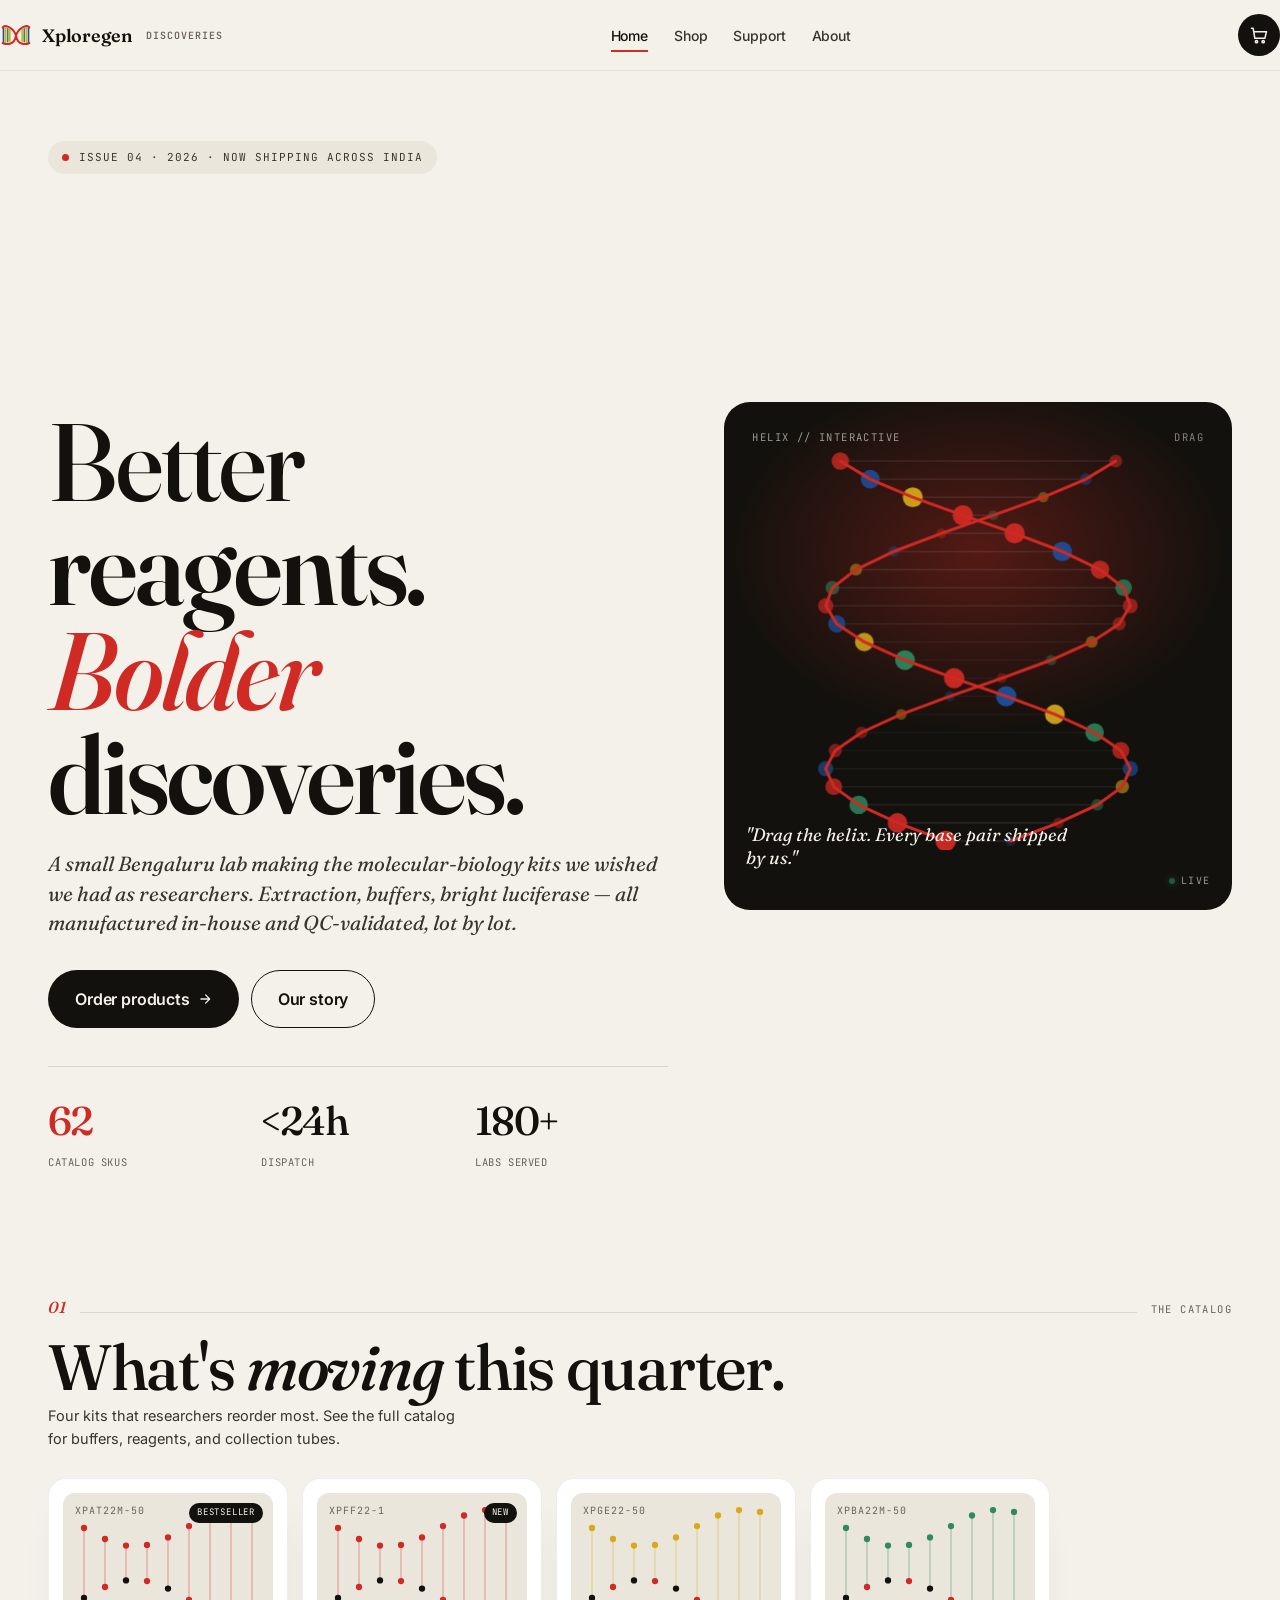
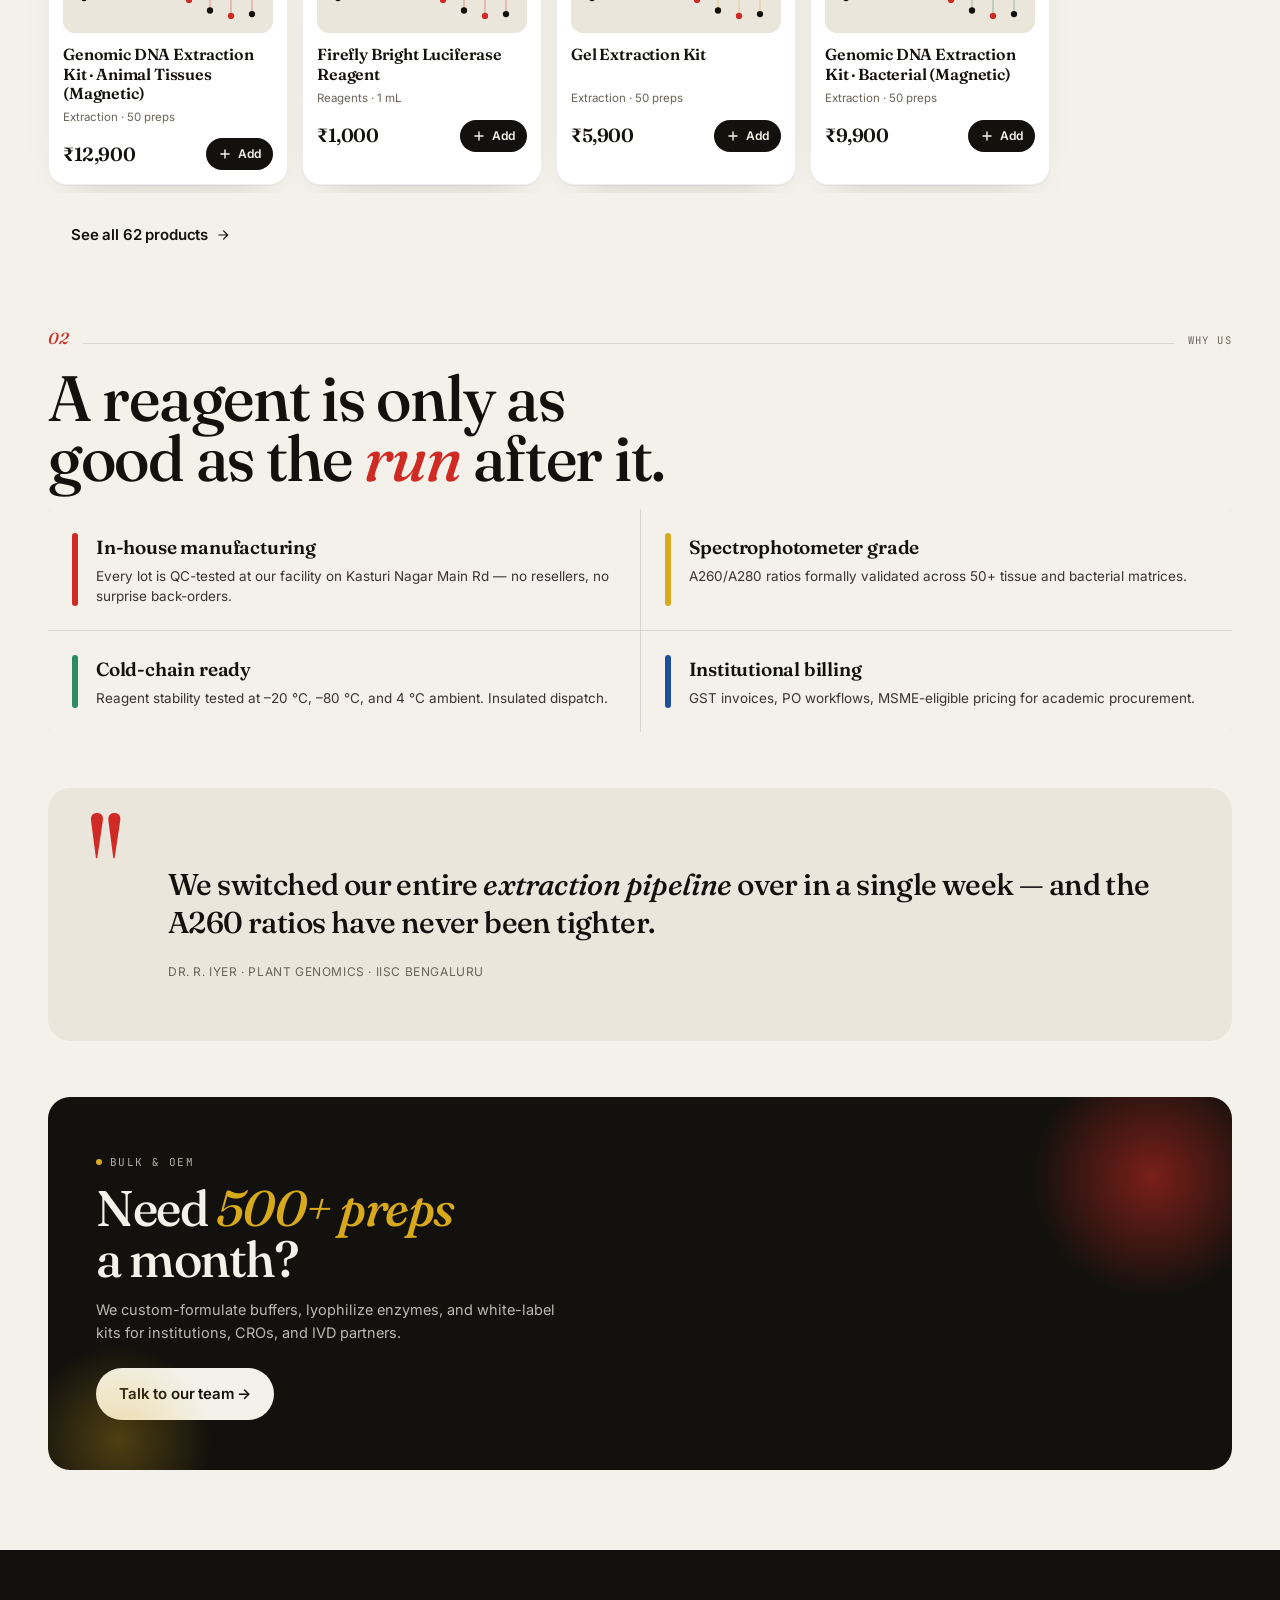
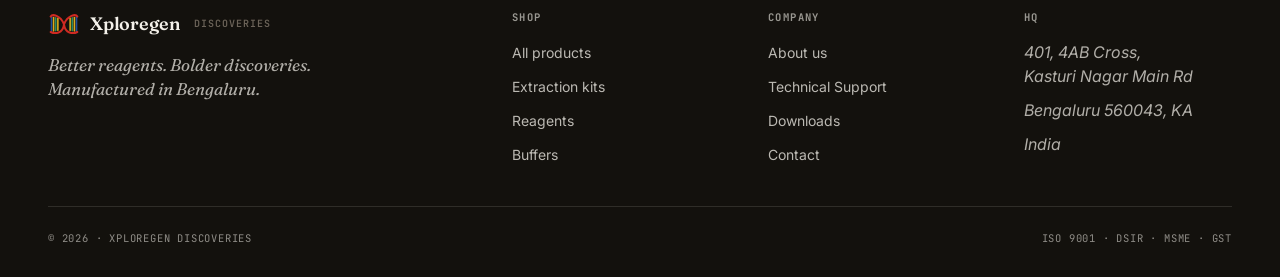
==== commit ff17521f: "data updates" ====
--- a/index.html
+++ b/index.html
@@ -26,6 +26,7 @@
     <nav class="site-nav">
       <a href="index.html" class="active">Home</a>
       <a href="shop.html">Shop</a>
+      <a href="support.html">Support</a>
       <a href="about.html">About</a>
     </nav>
     <div class="header-actions">
@@ -246,8 +247,9 @@
         <h4>Company</h4>
         <ul>
           <li><a href="about.html">About us</a></li>
+          <li><a href="support.html">Technical Support</a></li>
+          <li><a href="downloads.html">Downloads</a></li>
           <li><a href="about.html#contact">Contact</a></li>
-          <li><a href="cart.html">Cart</a></li>
         </ul>
       </div>
       <div>
--- a/styles.css
+++ b/styles.css
@@ -265,7 +265,7 @@
     left: 0; right: 0; bottom: 0;
     padding-bottom: env(safe-area-inset-bottom, 16px);
     padding-top: 8px;
-    background: linear-gradient(rgba(6, 8, 13, 0) 0%, rgba(6, 8, 13, 0.92) 55%);
+    background: linear-gradient(rgba(244, 241, 234, 0) 0%, rgba(244, 241, 234, 0.92) 55%);
     z-index: 50;
     pointer-events: none;
   }
@@ -277,11 +277,11 @@
     padding: 8px 6px;
     display: flex;
     justify-content: space-around;
-    background: rgba(18, 22, 32, 0.78);
+    background: rgba(244, 241, 234, 0.88);
     backdrop-filter: blur(20px) saturate(160%);
     -webkit-backdrop-filter: blur(20px) saturate(160%);
-    border: 1px solid rgba(255, 255, 255, 0.08);
-    box-shadow: 0 12px 36px rgba(0, 0, 0, 0.55);
+    border: 1px solid rgba(19, 17, 13, 0.1);
+    box-shadow: 0 12px 36px rgba(19, 17, 13, 0.18);
   }
 
   .mbn-btn {
@@ -295,7 +295,7 @@
     padding: 6px 14px;
     border-radius: 14px;
     position: relative;
-    color: rgba(238, 241, 246, 0.35);
+    color: var(--ink-faint);
     text-decoration: none;
     transition: color 0.15s ease;
   }
@@ -729,11 +729,29 @@
 .qty-stepper button:hover { background: var(--paper-2); }
 .qty-stepper .v { width: 28px; text-align: center; font-family: var(--serif); font-size: 17px; font-weight: 600; }
 
+.pd-downloads {
+  margin-top: 22px; padding-top: 18px; border-top: 1px solid var(--hair);
+}
+.pd-downloads-label {
+  font-family: var(--mono); font-size: 10.5px; letter-spacing: 1.2px;
+  text-transform: uppercase; color: var(--ink-mute); margin-bottom: 10px;
+}
+.pd-downloads-row { display: flex; flex-wrap: wrap; gap: 8px; }
+.pd-dl-btn {
+  display: inline-flex; align-items: center; gap: 6px;
+  padding: 8px 14px; border-radius: 99px;
+  border: 1px solid var(--hair); background: var(--paper-2);
+  font-family: var(--mono); font-size: 11px; letter-spacing: 0.8px;
+  color: var(--ink-soft); text-transform: uppercase; text-decoration: none;
+  transition: border-color .15s ease, color .15s ease, background .15s ease;
+}
+.pd-dl-btn:hover { border-color: var(--ink); color: var(--ink); background: var(--paper); }
+
 .pd-cta-row {
   display: flex; align-items: center; gap: 12px; margin-top: 26px;
   padding: 18px 0 0; border-top: 1px solid var(--hair); flex-wrap: wrap;
 }
-.pd-cta-row .btn { flex: 1; min-width: 220px; }
+.pd-cta-row .btn { flex: 1; min-width: 180px; }
 
 /* ─────────── About ─────────── */
 
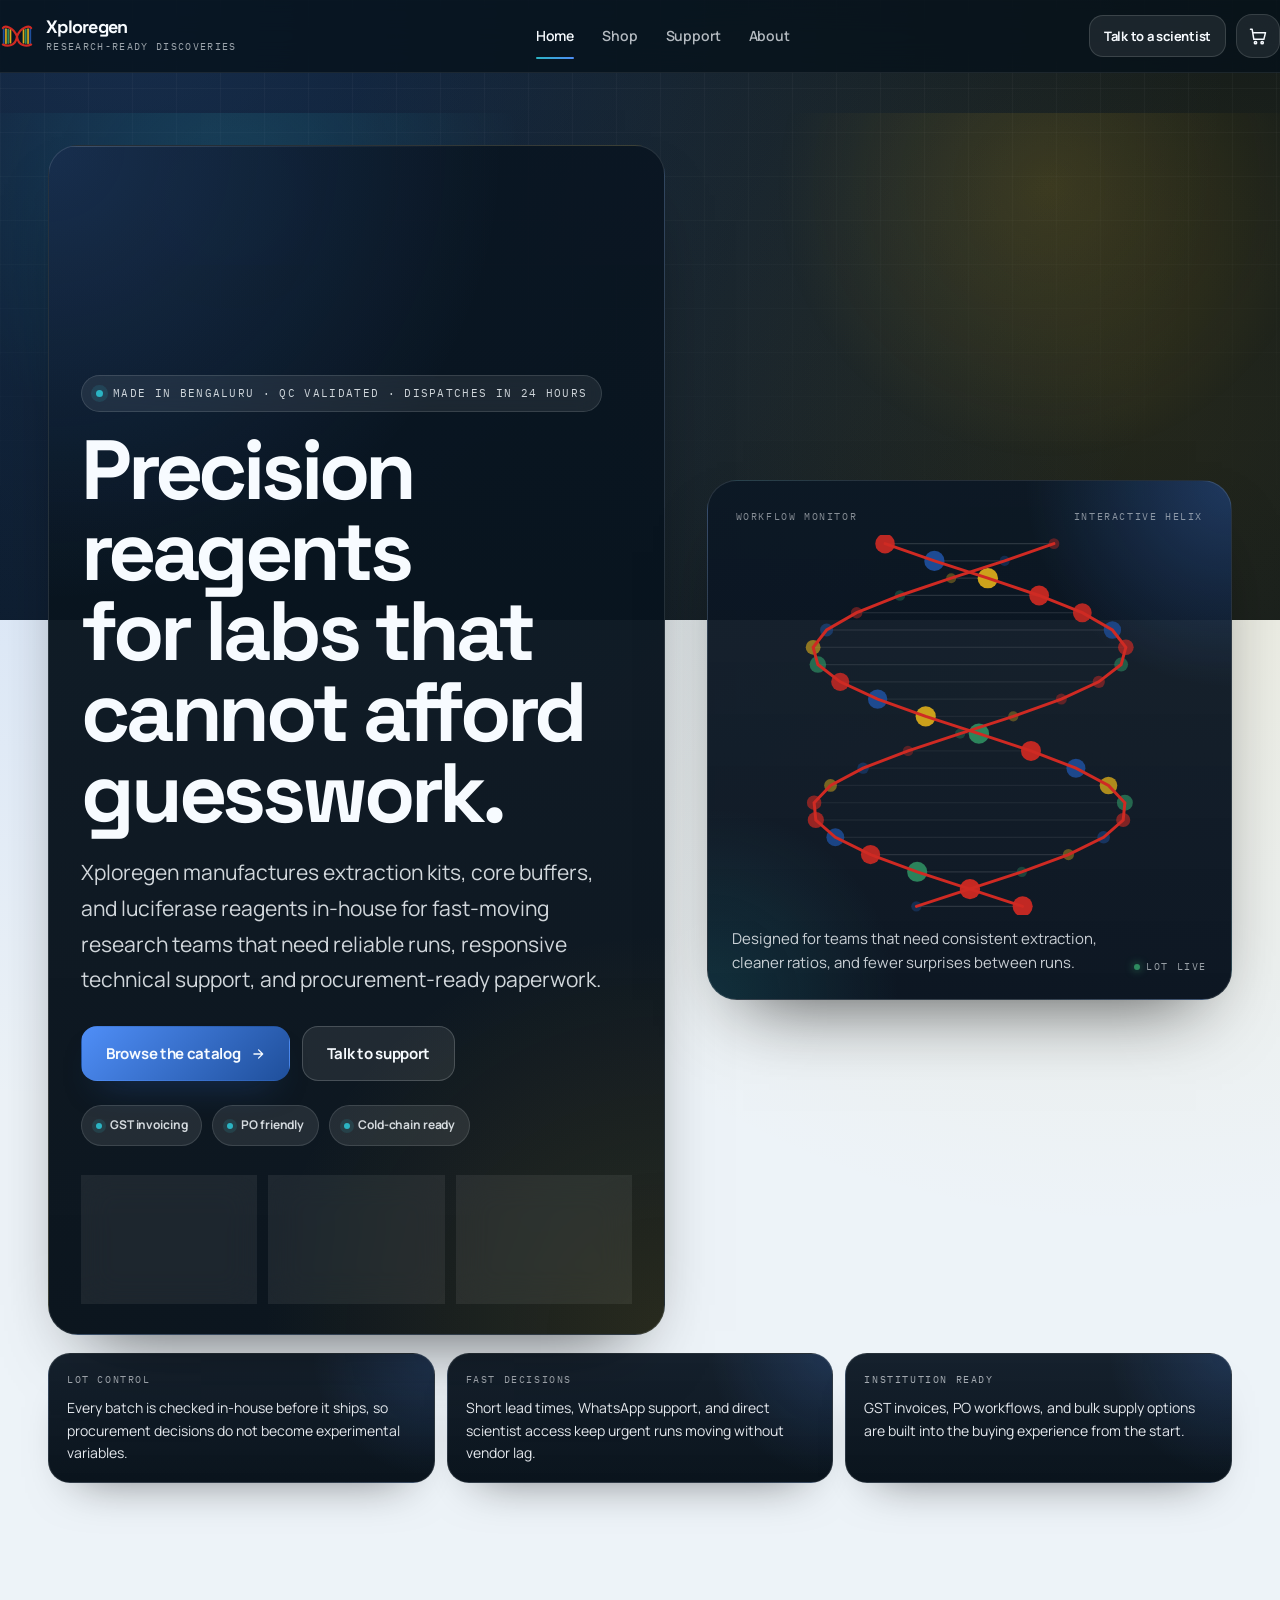
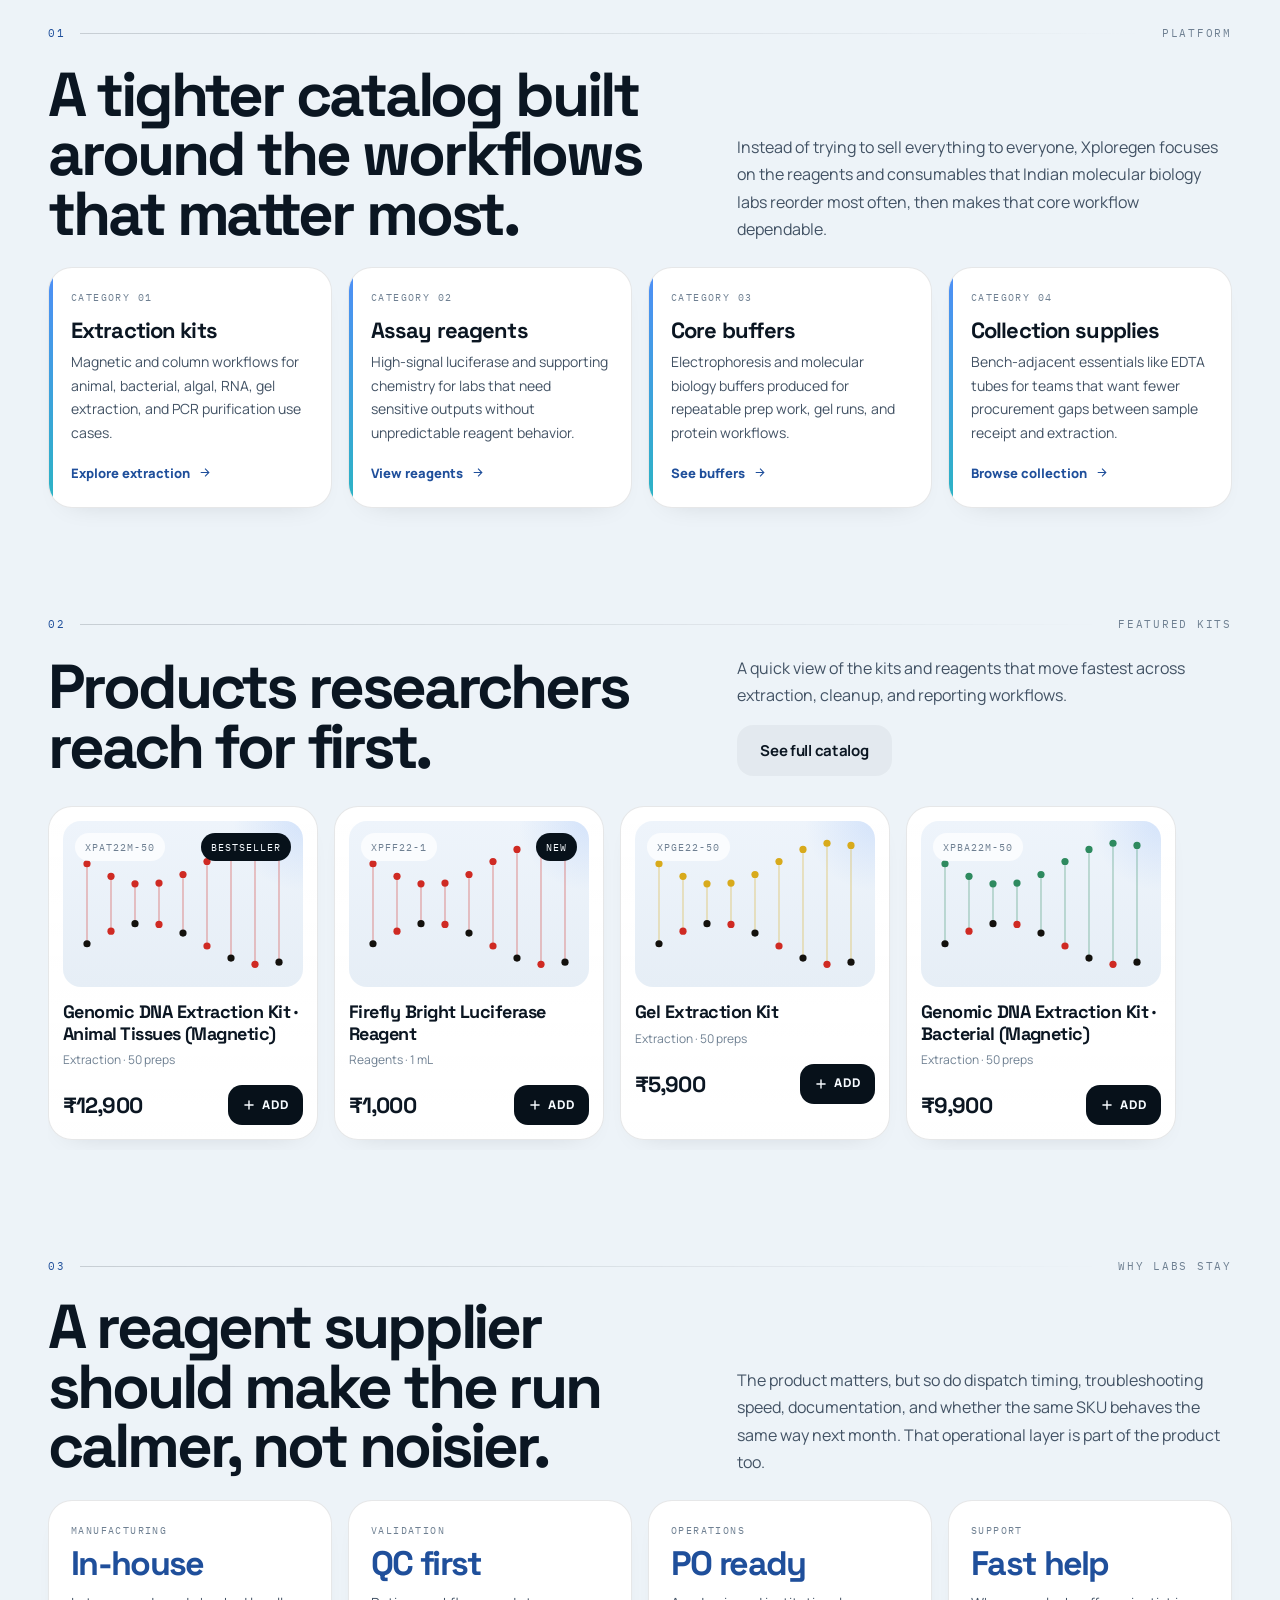
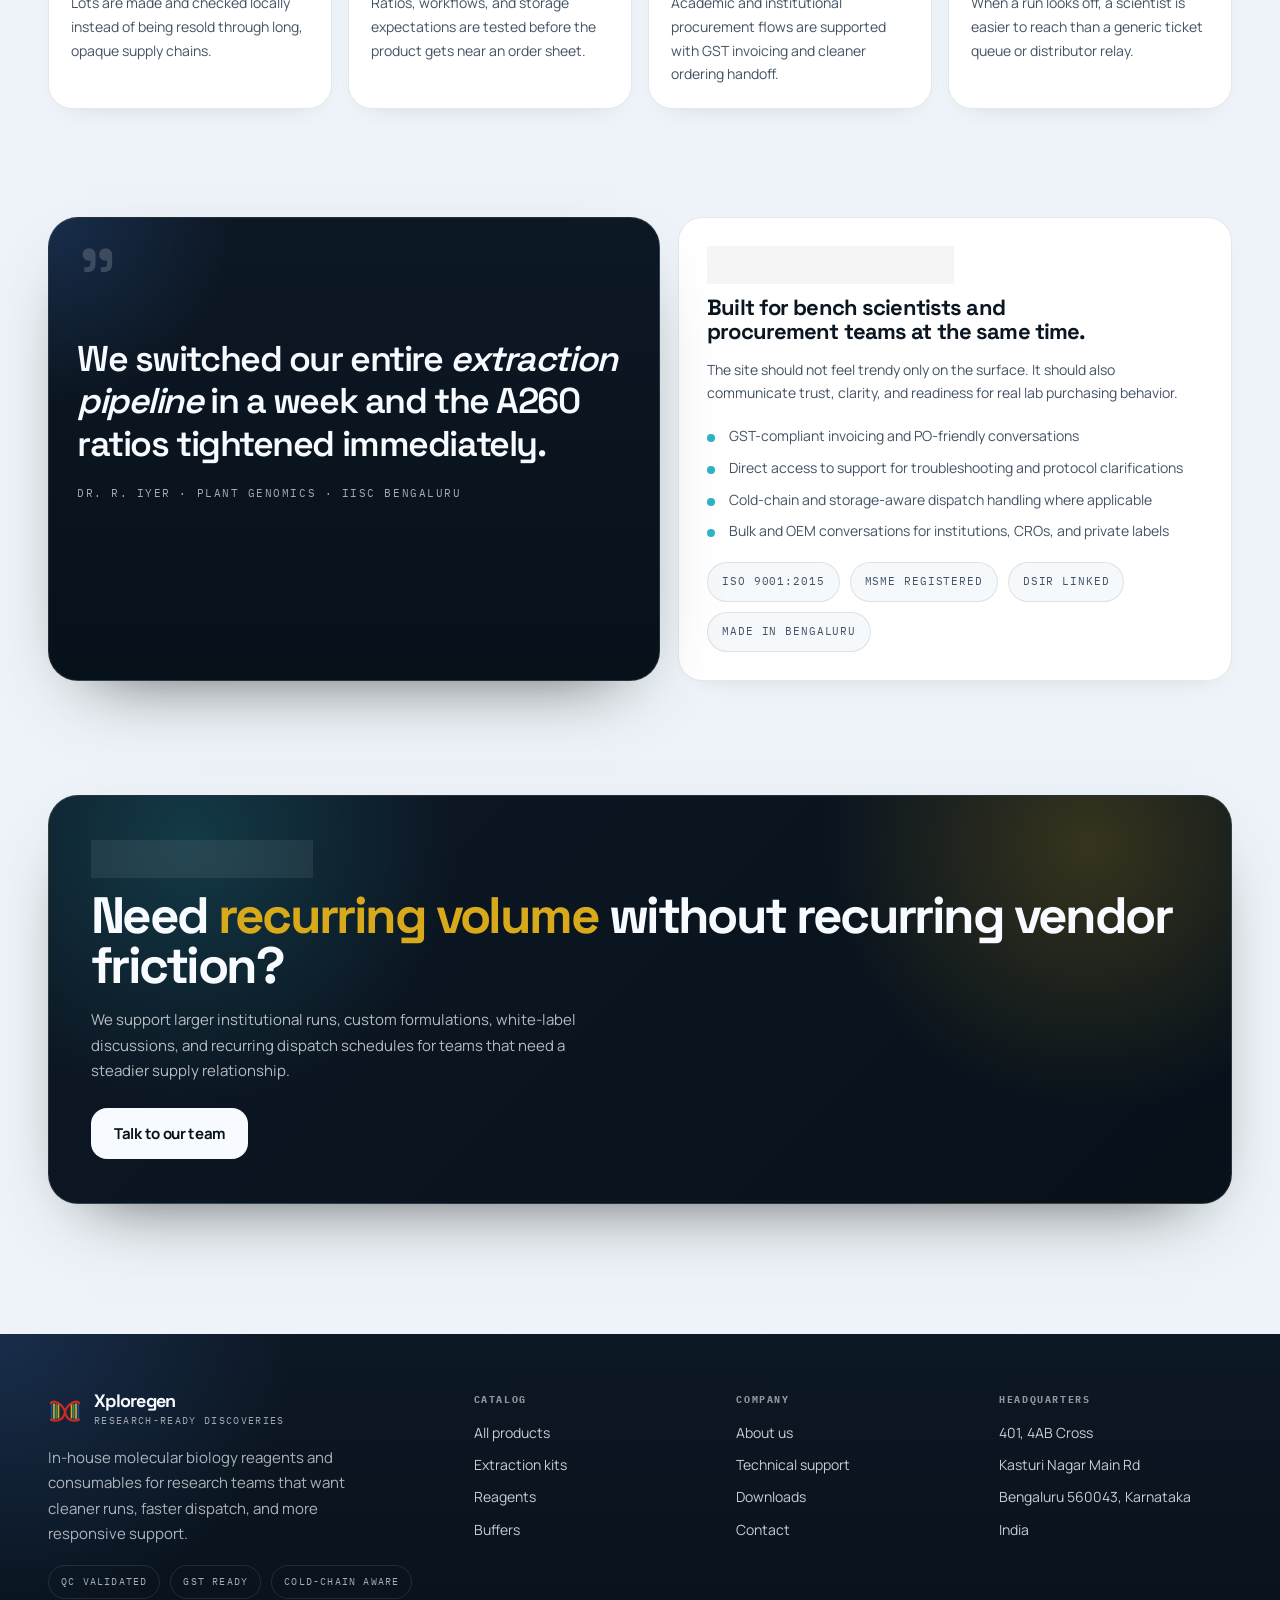
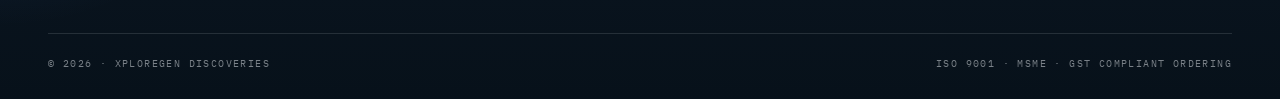
==== commit 0f21cf45: "v2 ready" ====
--- a/index.html
+++ b/index.html
@@ -3,25 +3,26 @@
 <head>
   <meta charset="utf-8" />
   <meta name="viewport" content="width=device-width, initial-scale=1" />
-  <title>Xploregen Discoveries — Better reagents. Bolder discoveries.</title>
-  <meta name="description" content="Molecular biology kits, buffers, and luciferase reagents manufactured in-house in Bengaluru." />
+  <title>Xploregen Discoveries — Research-ready molecular biology reagents</title>
+  <meta name="description" content="In-house molecular biology reagents, extraction kits, and buffers manufactured in Bengaluru for research teams that need reliable runs and responsive support." />
   <link rel="icon" href="assets/logo-favicon.png" />
 
   <link rel="preconnect" href="https://fonts.googleapis.com" />
   <link rel="preconnect" href="https://fonts.gstatic.com" crossorigin />
-  <link href="https://fonts.googleapis.com/css2?family=Inter:wght@400;500;600;700;800&family=Fraunces:ital,opsz,wght@0,9..144,400;0,9..144,500;0,9..144,600;0,9..144,700;1,9..144,400;1,9..144,500;1,9..144,600&family=JetBrains+Mono:wght@400;500;600&display=swap" rel="stylesheet" />
+  <link href="https://fonts.googleapis.com/css2?family=IBM+Plex+Mono:wght@400;500;600&amp;family=Manrope:wght@400;500;600;700;800&amp;family=Space+Grotesk:wght@400;500;600;700&amp;display=swap" rel="stylesheet" />
 
   <link rel="stylesheet" href="styles.css" />
 </head>
 <body data-screen-label="Landing">
 
-<!-- ─────────── Header ─────────── -->
 <header class="site-header">
   <div class="container wrap">
     <a class="brand" href="index.html" aria-label="Xploregen home">
       <span class="brand-logo" data-brand-mark></span>
-      <span class="brand-name">Xploregen</span>
-      <span class="brand-tag">Discoveries</span>
+      <span>
+        <span class="brand-name">Xploregen</span>
+        <span class="brand-tag">Research-ready discoveries</span>
+      </span>
     </a>
     <nav class="site-nav">
       <a href="index.html" class="active">Home</a>
@@ -30,6 +31,7 @@
       <a href="about.html">About</a>
     </nav>
     <div class="header-actions">
+      <a href="support.html" class="btn btn-header">Talk to a scientist</a>
       <a href="cart.html" class="icon-btn" aria-label="Cart">
         <svg width="20" height="20" viewBox="0 0 24 24" fill="none" stroke="currentColor" stroke-width="1.8" stroke-linecap="round" stroke-linejoin="round"><circle cx="9" cy="20" r="1.4"/><circle cx="17" cy="20" r="1.4"/><path d="M3 4h2l2 12h12l2-8H7"/></svg>
         <span class="badge" data-cart-badge>0</span>
@@ -38,7 +40,6 @@
   </div>
 </header>
 
-<!-- ─────────── Mobile Bottom Nav ─────────── -->
 <nav class="mobile-bottom-nav" aria-label="Mobile navigation">
   <div class="mbn-inner">
     <a href="index.html" class="mbn-btn">
@@ -61,181 +62,254 @@
   </div>
 </nav>
 
-<!-- ─────────── Hero ─────────── -->
-<section class="hero">
-  <div class="container">
-    <div class="hero-grid">
-      <div>
-        <span class="hero-eyebrow"><span class="dot"></span>Issue 04 · 2026 · Now shipping across India</span>
-
-        <div class="hero-mark x-logo x-logo-anim" aria-hidden="true">
-          <svg viewBox="0 0 600 460" width="100%" style="display:block;overflow:visible" xmlns="http://www.w3.org/2000/svg">
-            <rect class="bar" x="50"  y="90"  width="30" height="290" rx="15" fill="#1f4f9b"/>
-            <rect class="bar" x="90"  y="95"  width="30" height="280" rx="15" fill="#d8aa1b"/>
-            <rect class="bar" x="130" y="100" width="30" height="270" rx="15" fill="#2e8a5f"/>
-            <rect class="bar" x="170" y="106" width="30" height="258" rx="15" fill="#d8aa1b"/>
-            <rect class="bar" x="400" y="106" width="30" height="258" rx="15" fill="#d8aa1b"/>
-            <rect class="bar" x="440" y="100" width="30" height="270" rx="15" fill="#2e8a5f"/>
-            <rect class="bar" x="480" y="95"  width="30" height="280" rx="15" fill="#d8aa1b"/>
-            <rect class="bar" x="520" y="90"  width="30" height="290" rx="15" fill="#1f4f9b"/>
-            <path class="strand strand-1" d="M 50 90 C 80 40 230 60 300 235 C 320 410 470 420 550 380"
-              stroke="#cf2a23" stroke-width="38" stroke-linecap="round" fill="none"/>
-            <path class="strand strand-2" d="M 550 90 C 520 40 370 60 300 235 C 280 410 130 420 50 380"
-              stroke="#cf2a23" stroke-width="38" stroke-linecap="round" fill="none"/>
-            <g class="wordmark-plate">
-              <rect x="36" y="200" width="528" height="64" rx="6" fill="rgba(0,0,0,0.82)"/>
-            </g>
-            <text class="wordmark" x="300" y="245" text-anchor="middle"
-              font-family="'Inter', 'Fraunces', Georgia, serif" font-weight="800" font-size="50"
-              letter-spacing="3" fill="#ffffff">XPLOREGEN</text>
-          </svg>
-        </div>
-
-        <h1 class="display">
-          Better<br/>
-          <strong style="font-weight:600">reagents.</strong>
-          <span class="accent">Bolder</span><br/>
-          <strong style="font-weight:600">discoveries.</strong>
-        </h1>
-
-        <p class="lead">
-          A small Bengaluru lab making the molecular-biology kits we wished we had as researchers. Extraction, buffers, bright luciferase — all manufactured in-house and QC-validated, lot by lot.
+<main>
+  <section class="hero">
+    <div class="container">
+      <div class="hero-grid">
+        <div class="hero-copy">
+          <div class="hero-mark" data-anim-logo="240" aria-hidden="true"></div>
+          <span class="hero-eyebrow"><span class="dot"></span>Made in Bengaluru · QC validated · Dispatches in 24 hours</span>
+          <h1 class="display">Precision reagents for labs that cannot afford guesswork.</h1>
+          <p class="lead">
+            Xploregen manufactures extraction kits, core buffers, and luciferase reagents in-house for fast-moving research teams that need reliable runs, responsive technical support, and procurement-ready paperwork.
+          </p>
+
+          <div class="hero-ctas">
+            <a href="shop.html" class="btn btn-primary btn-lg">
+              Browse the catalog
+              <svg width="14" height="14" viewBox="0 0 24 24" fill="none" stroke="currentColor" stroke-width="2.2" stroke-linecap="round" stroke-linejoin="round"><path d="M5 12h14M13 5l7 7-7 7"/></svg>
+            </a>
+            <a href="support.html" class="btn btn-outline btn-lg">Talk to support</a>
+          </div>
+
+          <div class="hero-pills">
+            <span class="pill">GST invoicing</span>
+            <span class="pill">PO friendly</span>
+            <span class="pill">Cold-chain ready</span>
+          </div>
+
+          <div class="hero-stats">
+            <div>
+              <div class="num">24h</div>
+              <div class="label">dispatch window</div>
+            </div>
+            <div>
+              <div class="num">180+</div>
+              <div class="label">labs served</div>
+            </div>
+            <div>
+              <div class="num">OEM</div>
+              <div class="label">bulk programs available</div>
+            </div>
+          </div>
+        </div>
+
+        <div class="helix-card" aria-hidden="true">
+          <div class="label-row">
+            <span class="label">Workflow monitor</span>
+            <span class="label">Interactive helix</span>
+          </div>
+          <canvas data-helix></canvas>
+          <p class="quote">Designed for teams that need consistent extraction, cleaner ratios, and fewer surprises between runs.</p>
+          <span class="live">Lot live</span>
+        </div>
+      </div>
+
+      <div class="hero-strip">
+        <div class="hero-strip-item">
+          <div class="kicker">Lot control</div>
+          <p>Every batch is checked in-house before it ships, so procurement decisions do not become experimental variables.</p>
+        </div>
+        <div class="hero-strip-item">
+          <div class="kicker">Fast decisions</div>
+          <p>Short lead times, WhatsApp support, and direct scientist access keep urgent runs moving without vendor lag.</p>
+        </div>
+        <div class="hero-strip-item">
+          <div class="kicker">Institution ready</div>
+          <p>GST invoices, PO workflows, and bulk supply options are built into the buying experience from the start.</p>
+        </div>
+      </div>
+    </div>
+  </section>
+
+  <section class="section">
+    <div class="container">
+      <div class="section-rule">
+        <span class="num">01</span><span class="line"></span><span class="label">Platform</span>
+      </div>
+      <div class="split-intro">
+        <div>
+          <h2 class="display">A tighter catalog built around the workflows that matter most.</h2>
+        </div>
+        <p class="body body-lg">
+          Instead of trying to sell everything to everyone, Xploregen focuses on the reagents and consumables that Indian molecular biology labs reorder most often, then makes that core workflow dependable.
         </p>
-
-        <div class="hero-ctas">
-          <a href="shop.html" class="btn btn-primary btn-lg">
-            Order products
-            <svg width="14" height="14" viewBox="0 0 24 24" fill="none" stroke="currentColor" stroke-width="2.2" stroke-linecap="round" stroke-linejoin="round"><path d="M5 12h14M13 5l7 7-7 7"/></svg>
-          </a>
-          <a href="about.html" class="btn btn-outline btn-lg">Our story</a>
-        </div>
-
-        <div class="hero-stats">
-          <div>
-            <div class="num"><em>62</em></div>
-            <div class="label">Catalog SKUs</div>
-          </div>
-          <div>
-            <div class="num">&lt;24h</div>
-            <div class="label">Dispatch</div>
-          </div>
-          <div>
-            <div class="num">180+</div>
-            <div class="label">Labs served</div>
-          </div>
-        </div>
-      </div>
-
-      <div class="helix-card" aria-hidden="true">
-        <div class="label-row">
-          <span class="label">Helix // Interactive</span>
-          <span class="label" style="opacity:.5">Drag</span>
-        </div>
-        <canvas data-helix></canvas>
-        <p class="quote">"Drag the helix. Every base pair shipped by&nbsp;us."</p>
-        <span class="live">LIVE</span>
-      </div>
-    </div>
-  </div>
-</section>
-
-<!-- ─────────── Best sellers ─────────── -->
-<section>
-  <div class="container">
-    <div class="section-rule">
-      <span class="num">01</span><span class="line"></span><span class="label">The Catalog</span>
-    </div>
-    <h2 class="display">What's <em>moving</em> this quarter.</h2>
-    <p class="body" style="margin-top:8px;max-width:46ch">Four kits that researchers reorder most. See the full catalog for buffers, reagents, and collection tubes.</p>
-
-    <div class="product-row no-scrollbar" id="featured-row" style="margin-top:24px"></div>
-
-    <div style="margin-top:16px"><a href="shop.html" class="btn btn-ghost">See all 62 products
-      <svg width="14" height="14" viewBox="0 0 24 24" fill="none" stroke="currentColor" stroke-width="2" stroke-linecap="round" stroke-linejoin="round"><path d="M5 12h14M13 5l7 7-7 7"/></svg>
-    </a></div>
-  </div>
-</section>
-
-<!-- ─────────── Why us ─────────── -->
-<section>
-  <div class="container">
-    <div class="section-rule">
-      <span class="num">02</span><span class="line"></span><span class="label">Why us</span>
-    </div>
-    <h2 class="display">A reagent is only as<br/>good as the <em class="accent">run</em> after it.</h2>
-
-    <div class="values">
-      <div class="value-row">
-        <div class="bar" style="background:var(--red)"></div>
+      </div>
+
+      <div class="capability-grid">
+        <a class="capability-card" href="shop.html?cat=Extraction">
+          <div class="kicker">Category 01</div>
+          <h3>Extraction kits</h3>
+          <p>Magnetic and column workflows for animal, bacterial, algal, RNA, gel extraction, and PCR purification use cases.</p>
+          <span class="link">Explore extraction
+            <svg width="13" height="13" viewBox="0 0 24 24" fill="none" stroke="currentColor" stroke-width="2"><path d="M5 12h14M13 5l7 7-7 7"/></svg>
+          </span>
+        </a>
+        <a class="capability-card" href="shop.html?cat=Reagents">
+          <div class="kicker">Category 02</div>
+          <h3>Assay reagents</h3>
+          <p>High-signal luciferase and supporting chemistry for labs that need sensitive outputs without unpredictable reagent behavior.</p>
+          <span class="link">View reagents
+            <svg width="13" height="13" viewBox="0 0 24 24" fill="none" stroke="currentColor" stroke-width="2"><path d="M5 12h14M13 5l7 7-7 7"/></svg>
+          </span>
+        </a>
+        <a class="capability-card" href="shop.html?cat=Buffers">
+          <div class="kicker">Category 03</div>
+          <h3>Core buffers</h3>
+          <p>Electrophoresis and molecular biology buffers produced for repeatable prep work, gel runs, and protein workflows.</p>
+          <span class="link">See buffers
+            <svg width="13" height="13" viewBox="0 0 24 24" fill="none" stroke="currentColor" stroke-width="2"><path d="M5 12h14M13 5l7 7-7 7"/></svg>
+          </span>
+        </a>
+        <a class="capability-card" href="shop.html?cat=Collection">
+          <div class="kicker">Category 04</div>
+          <h3>Collection supplies</h3>
+          <p>Bench-adjacent essentials like EDTA tubes for teams that want fewer procurement gaps between sample receipt and extraction.</p>
+          <span class="link">Browse collection
+            <svg width="13" height="13" viewBox="0 0 24 24" fill="none" stroke="currentColor" stroke-width="2"><path d="M5 12h14M13 5l7 7-7 7"/></svg>
+          </span>
+        </a>
+      </div>
+    </div>
+  </section>
+
+  <section class="section">
+    <div class="container">
+      <div class="section-rule">
+        <span class="num">02</span><span class="line"></span><span class="label">Featured kits</span>
+      </div>
+      <div class="split-intro">
         <div>
-          <h4>In-house manufacturing</h4>
-          <p>Every lot is QC-tested at our facility on Kasturi Nagar Main Rd — no resellers, no surprise back-orders.</p>
-        </div>
-      </div>
-      <div class="value-row">
-        <div class="bar" style="background:var(--yellow)"></div>
+          <h2 class="display">Products researchers reach for first.</h2>
+        </div>
         <div>
-          <h4>Spectrophotometer grade</h4>
-          <p>A260/A280 ratios formally validated across 50+ tissue and bacterial matrices.</p>
-        </div>
-      </div>
-      <div class="value-row">
-        <div class="bar" style="background:var(--green)"></div>
+          <p class="body body-lg">A quick view of the kits and reagents that move fastest across extraction, cleanup, and reporting workflows.</p>
+          <div style="margin-top:16px">
+            <a href="shop.html" class="btn btn-ghost">See full catalog</a>
+          </div>
+        </div>
+      </div>
+
+      <div class="product-row no-scrollbar" id="featured-row"></div>
+    </div>
+  </section>
+
+  <section class="section">
+    <div class="container">
+      <div class="section-rule">
+        <span class="num">03</span><span class="line"></span><span class="label">Why labs stay</span>
+      </div>
+      <div class="split-intro">
         <div>
-          <h4>Cold-chain ready</h4>
-          <p>Reagent stability tested at –20 °C, –80 °C, and 4 °C ambient. Insulated dispatch.</p>
-        </div>
-      </div>
-      <div class="value-row">
-        <div class="bar" style="background:var(--blue)"></div>
-        <div>
-          <h4>Institutional billing</h4>
-          <p>GST invoices, PO workflows, MSME-eligible pricing for academic procurement.</p>
-        </div>
-      </div>
-    </div>
-  </div>
-</section>
-
-<!-- ─────────── Pull quote ─────────── -->
-<section>
-  <div class="container">
-    <figure class="pullquote">
-      <span class="openq">"</span>
-      <blockquote>
-        We switched our entire <em>extraction pipeline</em> over in a single week — and the A260 ratios have never been tighter.
-      </blockquote>
-      <cite>Dr. R. Iyer · Plant Genomics · IISc Bengaluru</cite>
-    </figure>
-  </div>
-</section>
-
-<!-- ─────────── Bulk CTA ─────────── -->
-<section>
-  <div class="container">
-    <div class="bulk-cta">
-      <span class="eyebrow"><span class="dot"></span>Bulk & OEM</span>
-      <h2>Need <em>500+ preps</em><br/>a month?</h2>
-      <p>We custom-formulate buffers, lyophilize enzymes, and white-label kits for institutions, CROs, and IVD partners.</p>
-      <a href="about.html" class="btn">Talk to our team →</a>
-    </div>
-  </div>
-</section>
-
-<!-- ─────────── Footer ─────────── -->
+          <h2 class="display">A reagent supplier should make the run calmer, not noisier.</h2>
+        </div>
+        <p class="body body-lg">
+          The product matters, but so do dispatch timing, troubleshooting speed, documentation, and whether the same SKU behaves the same way next month. That operational layer is part of the product too.
+        </p>
+      </div>
+
+      <div class="proof-grid">
+        <div class="proof-card">
+          <div class="kicker">Manufacturing</div>
+          <div class="metric">In-house</div>
+          <p>Lots are made and checked locally instead of being resold through long, opaque supply chains.</p>
+        </div>
+        <div class="proof-card">
+          <div class="kicker">Validation</div>
+          <div class="metric">QC first</div>
+          <p>Ratios, workflows, and storage expectations are tested before the product gets near an order sheet.</p>
+        </div>
+        <div class="proof-card">
+          <div class="kicker">Operations</div>
+          <div class="metric">PO ready</div>
+          <p>Academic and institutional procurement flows are supported with GST invoicing and cleaner ordering handoff.</p>
+        </div>
+        <div class="proof-card">
+          <div class="kicker">Support</div>
+          <div class="metric">Fast help</div>
+          <p>When a run looks off, a scientist is easier to reach than a generic ticket queue or distributor relay.</p>
+        </div>
+      </div>
+    </div>
+  </section>
+
+  <section class="section">
+    <div class="container">
+      <div class="story-grid">
+        <figure class="pullquote">
+          <span class="openq">"</span>
+          <blockquote>
+            We switched our entire <em>extraction pipeline</em> in a week and the A260 ratios tightened immediately.
+          </blockquote>
+          <cite>Dr. R. Iyer · Plant Genomics · IISc Bengaluru</cite>
+        </figure>
+
+        <div class="trust-panel">
+          <span class="eyebrow"><span class="dot"></span>Institution-ready supply</span>
+          <h3 class="display">Built for bench scientists and procurement teams at the same time.</h3>
+          <p class="body body-lg" style="margin-top:14px">The site should not feel trendy only on the surface. It should also communicate trust, clarity, and readiness for real lab purchasing behavior.</p>
+          <ul class="list-check">
+            <li>GST-compliant invoicing and PO-friendly conversations</li>
+            <li>Direct access to support for troubleshooting and protocol clarifications</li>
+            <li>Cold-chain and storage-aware dispatch handling where applicable</li>
+            <li>Bulk and OEM conversations for institutions, CROs, and private labels</li>
+          </ul>
+          <div class="cert-row">
+            <span class="cert">ISO 9001:2015</span>
+            <span class="cert">MSME Registered</span>
+            <span class="cert">DSIR Linked</span>
+            <span class="cert">Made in Bengaluru</span>
+          </div>
+        </div>
+      </div>
+    </div>
+  </section>
+
+  <section class="section">
+    <div class="container">
+      <div class="bulk-cta">
+        <span class="eyebrow"><span class="dot"></span>Bulk and OEM programs</span>
+        <h2>Need <em>recurring volume</em> without recurring vendor friction?</h2>
+        <p>
+          We support larger institutional runs, custom formulations, white-label discussions, and recurring dispatch schedules for teams that need a steadier supply relationship.
+        </p>
+        <a href="about.html#contact" class="btn">Talk to our team</a>
+      </div>
+    </div>
+  </section>
+</main>
+
 <footer class="site-footer">
   <div class="container">
     <div class="footer-grid">
       <div class="footer-brand">
         <a class="brand" href="index.html">
           <span class="brand-logo" data-brand-mark></span>
-          <span class="brand-name">Xploregen</span>
-          <span class="brand-tag">Discoveries</span>
-        </a>
-        <p>Better reagents. Bolder discoveries. Manufactured in Bengaluru.</p>
-      </div>
+          <span>
+            <span class="brand-name">Xploregen</span>
+            <span class="brand-tag">Research-ready discoveries</span>
+          </span>
+        </a>
+        <p>In-house molecular biology reagents and consumables for research teams that want cleaner runs, faster dispatch, and more responsive support.</p>
+        <div class="footer-badges">
+          <span>QC validated</span>
+          <span>GST ready</span>
+          <span>Cold-chain aware</span>
+        </div>
+      </div>
+
       <div>
-        <h4>Shop</h4>
+        <h4>Catalog</h4>
         <ul>
           <li><a href="shop.html">All products</a></li>
           <li><a href="shop.html?cat=Extraction">Extraction kits</a></li>
@@ -243,27 +317,31 @@
           <li><a href="shop.html?cat=Buffers">Buffers</a></li>
         </ul>
       </div>
+
       <div>
         <h4>Company</h4>
         <ul>
           <li><a href="about.html">About us</a></li>
-          <li><a href="support.html">Technical Support</a></li>
+          <li><a href="support.html">Technical support</a></li>
           <li><a href="downloads.html">Downloads</a></li>
           <li><a href="about.html#contact">Contact</a></li>
         </ul>
       </div>
+
       <div>
-        <h4>HQ</h4>
-        <ul style="font-style: italic; opacity:0.7">
-          <li>401, 4AB Cross,<br/>Kasturi Nagar Main Rd</li>
-          <li>Bengaluru 560043, KA</li>
+        <h4>Headquarters</h4>
+        <ul>
+          <li>401, 4AB Cross</li>
+          <li>Kasturi Nagar Main Rd</li>
+          <li>Bengaluru 560043, Karnataka</li>
           <li>India</li>
         </ul>
       </div>
     </div>
+
     <div class="footer-foot">
       <span>© 2026 · Xploregen Discoveries</span>
-      <span>ISO 9001 · DSIR · MSME · GST</span>
+      <span>ISO 9001 · MSME · GST compliant ordering</span>
     </div>
   </div>
 </footer>
@@ -271,7 +349,6 @@
 <script src="data.js"></script>
 <script src="script.js"></script>
 <script>
-  // Render featured product carousel
   document.addEventListener('DOMContentLoaded', () => {
     const row = document.getElementById('featured-row');
     if (!row) return;
@@ -294,10 +371,10 @@
         </div>
       </a>
     `).join('');
-    // Rebind add buttons (since they were just rendered)
     row.querySelectorAll('[data-add-to-cart]').forEach((b) => {
       b.addEventListener('click', (e) => {
-        e.preventDefault(); e.stopPropagation();
+        e.preventDefault();
+        e.stopPropagation();
         window.XG_CART.add(b.dataset.addToCart, 1);
       });
     });
--- a/styles.css
+++ b/styles.css
@@ -1,338 +1,584 @@
-/* ============================================================
-   Xploregen — global styles (mobile-first responsive)
-   Direction B "Editorial Bio": warm paper, Fraunces serif,
-   surgical accent color from the logo palette.
-   ============================================================ */
-
 :root {
-  /* Palette pulled from the logo */
-  --paper:    #f4f1ea;
-  --paper-2:  #ebe6dc;
-  --paper-3:  #e2dccf;
-  --card:     #ffffff;
-  --ink:      #13110d;
-  --ink-soft: #3a352c;
-  --ink-mute: #6b6358;
-  --ink-faint:#a89f8f;
-  --hair:     rgba(19,17,13,0.12);
-  --hair-2:   rgba(19,17,13,0.07);
-
-  --red:      #cf2a23;
-  --red-deep: #a01f1a;
-  --blue:     #1f4f9b;
-  --yellow:   #d8aa1b;
-  --green:    #2e8a5f;
-
-  --serif: 'Fraunces', 'Cormorant Garamond', Georgia, serif;
-  --sans:  'Inter', -apple-system, BlinkMacSystemFont, system-ui, sans-serif;
-  --mono:  'JetBrains Mono', ui-monospace, 'SF Mono', Menlo, monospace;
+  --bg: #edf3f8;
+  --bg-alt: #ffffff;
+  --bg-soft: #dfe8f1;
+  --night: #07111a;
+  --night-2: #0d1825;
+  --night-3: #132131;
+  --ink: #0b1622;
+  --ink-soft: #425264;
+  --ink-mute: #6f8092;
+  --ink-faint: #9eacba;
+  --white: #f7fbff;
+  --card: #ffffff;
+  --line: rgba(11, 22, 34, 0.1);
+  --line-strong: rgba(11, 22, 34, 0.17);
+  --line-inverse: rgba(247, 251, 255, 0.12);
+  --shadow-lg: 0 34px 84px -42px rgba(5, 16, 26, 0.42);
+  --shadow-md: 0 22px 52px -34px rgba(7, 17, 26, 0.28);
+  --shadow-sm: 0 12px 30px -22px rgba(7, 17, 26, 0.2);
+  --radius-xl: 32px;
+  --radius-lg: 24px;
+  --radius-md: 18px;
+  --radius-sm: 14px;
+
+  --blue: #1f4f9b;
+  --blue-bright: #4f8ef7;
+  --red: #cf2a23;
+  --yellow: #d8aa1b;
+  --green: #2e8a5f;
+  --teal: #2bb4c3;
+
+  --display: "Space Grotesk", "Avenir Next", "Segoe UI", sans-serif;
+  --sans: "Manrope", "Avenir Next", "Segoe UI", sans-serif;
+  --mono: "IBM Plex Mono", "SF Mono", Menlo, monospace;
 
   --container: 1280px;
   --gutter-mobile: 22px;
   --gutter-desktop: 48px;
-
-  --shadow-card: 0 1px 0 rgba(19,17,13,0.04), 0 18px 40px -28px rgba(19,17,13,0.25);
-  --radius: 18px;
-}
-
-* { box-sizing: border-box; }
-
-html, body {
+}
+
+* {
+  box-sizing: border-box;
+}
+
+html,
+body {
   margin: 0;
-  background: var(--paper);
+  min-height: 100%;
+}
+
+body {
+  background:
+    radial-gradient(circle at 10% 0%, rgba(79, 142, 247, 0.22), transparent 22%),
+    radial-gradient(circle at 88% 8%, rgba(216, 170, 27, 0.14), transparent 18%),
+    linear-gradient(180deg, #06111a 0px, #08131d 620px, var(--bg) 620px, var(--bg) 100%);
   color: var(--ink);
   font-family: var(--sans);
+  font-size: 16px;
+  line-height: 1.55;
   -webkit-font-smoothing: antialiased;
   -moz-osx-font-smoothing: grayscale;
-  font-size: 16px;
-  line-height: 1.5;
-}
-
-img, svg { display: block; max-width: 100%; }
-button { font: inherit; }
-a { color: inherit; text-decoration: none; }
-
-::selection { background: var(--red); color: var(--paper); }
-
-/* Hide scrollbars in horizontal scroll regions */
-.no-scrollbar::-webkit-scrollbar { display: none; }
-.no-scrollbar { scrollbar-width: none; }
-
-/* ─────────── Layout helpers ─────────── */
+}
+
+body::before {
+  content: "";
+  position: fixed;
+  inset: 0 0 auto;
+  height: 660px;
+  background-image:
+    linear-gradient(rgba(255, 255, 255, 0.04) 1px, transparent 1px),
+    linear-gradient(90deg, rgba(255, 255, 255, 0.04) 1px, transparent 1px);
+  background-size: 44px 44px;
+  mask-image: linear-gradient(180deg, rgba(0, 0, 0, 0.9), transparent 88%);
+  pointer-events: none;
+  z-index: 0;
+}
+
+main,
+header,
+footer,
+section {
+  position: relative;
+  z-index: 1;
+}
+
+img,
+svg {
+  display: block;
+  max-width: 100%;
+}
+
+button,
+input,
+textarea {
+  font: inherit;
+}
+
+a {
+  color: inherit;
+  text-decoration: none;
+}
+
+::selection {
+  background: var(--blue-bright);
+  color: var(--white);
+}
+
+.no-scrollbar::-webkit-scrollbar {
+  display: none;
+}
+
+.no-scrollbar {
+  scrollbar-width: none;
+}
 
 .container {
   max-width: var(--container);
   margin: 0 auto;
   padding: 0 var(--gutter-mobile);
 }
-@media (min-width: 768px) { .container { padding: 0 32px; } }
-@media (min-width: 1024px) { .container { padding: 0 var(--gutter-desktop); } }
-
-.flex { display: flex; }
-.flex-col { flex-direction: column; }
-.items-center { align-items: center; }
-.justify-between { justify-content: space-between; }
-.gap-2 { gap: 8px; }
-.gap-3 { gap: 12px; }
-.gap-4 { gap: 16px; }
-.gap-6 { gap: 24px; }
-.text-center { text-align: center; }
-
-/* ─────────── Typography ─────────── */
-
-.eyebrow {
+
+@media (min-width: 768px) {
+  .container {
+    padding: 0 32px;
+  }
+}
+
+@media (min-width: 1024px) {
+  .container {
+    padding: 0 var(--gutter-desktop);
+  }
+}
+
+.text-center {
+  text-align: center;
+}
+
+.hide-mobile {
+  display: none;
+}
+
+@media (min-width: 768px) {
+  .hide-mobile {
+    display: table-cell;
+  }
+}
+
+.eyebrow,
+.hero-eyebrow {
+  display: inline-flex;
+  align-items: center;
+  gap: 10px;
+  padding: 9px 14px;
+  border-radius: 999px;
+  border: 1px solid rgba(247, 251, 255, 0.12);
+  background: rgba(247, 251, 255, 0.08);
+  backdrop-filter: blur(12px);
+  -webkit-backdrop-filter: blur(12px);
+  color: rgba(247, 251, 255, 0.82);
   font-family: var(--mono);
   font-size: 11px;
-  letter-spacing: 1.4px;
-  text-transform: uppercase;
+  letter-spacing: 0.12em;
+  text-transform: uppercase;
+}
+
+.eyebrow .dot,
+.hero-eyebrow .dot {
+  width: 7px;
+  height: 7px;
+  border-radius: 999px;
+  background: var(--teal);
+  box-shadow: 0 0 0 5px rgba(43, 180, 195, 0.14);
+}
+
+.display {
+  margin: 0;
+  font-family: var(--display);
+  font-weight: 700;
+  letter-spacing: -0.05em;
+  line-height: 0.96;
+  text-wrap: balance;
+}
+
+.display em,
+.display i {
+  font-style: normal;
+  color: var(--blue-bright);
+}
+
+.display .accent {
+  color: var(--yellow);
+}
+
+h1.display {
+  font-size: clamp(44px, 8vw, 92px);
+}
+
+h2.display {
+  font-size: clamp(34px, 5vw, 62px);
+}
+
+h3.display {
+  font-size: clamp(24px, 3vw, 34px);
+}
+
+.lead {
+  margin: 0;
+  max-width: 62ch;
+  font-size: clamp(17px, 1.7vw, 21px);
+  line-height: 1.7;
+  color: rgba(247, 251, 255, 0.76);
+}
+
+.body {
+  margin: 0;
+  color: var(--ink-soft);
+  font-size: 14px;
+  line-height: 1.7;
+}
+
+.body-lg {
+  font-size: 16px;
+}
+
+.section {
+  padding: 28px 0;
+}
+
+@media (min-width: 1024px) {
+  .section {
+    padding: 54px 0;
+  }
+}
+
+.section-rule {
+  display: flex;
+  align-items: center;
+  gap: 14px;
+  margin: 0 0 22px;
+}
+
+.section-rule .num {
+  color: var(--blue);
+  font-family: var(--mono);
+  font-size: 11px;
+  letter-spacing: 0.16em;
+  text-transform: uppercase;
+}
+
+.section-rule .line {
+  flex: 1;
+  height: 1px;
+  background: linear-gradient(90deg, var(--line-strong), transparent);
+}
+
+.section-rule .label {
   color: var(--ink-mute);
-  display: inline-flex;
-  align-items: center;
-  gap: 8px;
-}
-.eyebrow .dot { width: 6px; height: 6px; border-radius: 99px; background: var(--red); display: inline-block; }
-
-.display {
-  font-family: var(--serif);
-  font-weight: 500;
-  letter-spacing: -0.02em;
-  line-height: 0.95;
-  margin: 0;
-  text-wrap: balance;
-}
-.display em, .display i { font-style: italic; font-weight: 500; }
-.display .accent { color: var(--red); font-style: italic; font-weight: 500; }
-
-h1.display { font-size: clamp(48px, 9vw, 110px); }
-h2.display { font-size: clamp(36px, 5.5vw, 64px); }
-h3.display { font-size: clamp(24px, 3.4vw, 36px); }
-
-.lead {
-  font-family: var(--serif);
-  font-size: clamp(17px, 1.6vw, 22px);
-  line-height: 1.45;
-  color: var(--ink-soft);
-  font-style: italic;
-  font-weight: 400;
-  max-width: 60ch;
-}
-.body { font-family: var(--sans); font-size: 14.5px; line-height: 1.55; color: var(--ink-soft); }
-
-.section-rule {
-  display: flex; align-items: baseline; gap: 14px;
-  margin: 64px 0 18px;
-}
-.section-rule .num {
-  font-family: var(--serif);
-  font-style: italic; font-weight: 500;
-  font-size: 16px; color: var(--red);
-}
-.section-rule .line { flex: 1; height: 1px; background: var(--hair); }
-.section-rule .label {
-  font-family: var(--mono); font-size: 10.5px; letter-spacing: 1.4px;
-  text-transform: uppercase; color: var(--ink-mute);
-}
-
-/* ─────────── Buttons ─────────── */
+  font-family: var(--mono);
+  font-size: 11px;
+  letter-spacing: 0.16em;
+  text-transform: uppercase;
+}
+
+.split-intro {
+  display: grid;
+  gap: 20px;
+  margin-bottom: 24px;
+}
+
+@media (min-width: 960px) {
+  .split-intro {
+    grid-template-columns: minmax(0, 1.15fr) minmax(280px, 0.85fr);
+    align-items: end;
+  }
+}
 
 .btn {
   display: inline-flex;
   align-items: center;
   justify-content: center;
-  gap: 8px;
-  padding: 14px 22px;
-  border-radius: 999px;
+  gap: 10px;
+  min-height: 48px;
+  padding: 13px 22px;
   border: 1px solid transparent;
+  border-radius: 16px;
   cursor: pointer;
-  font-family: var(--sans);
   font-size: 15px;
+  font-weight: 700;
+  letter-spacing: -0.02em;
+  transition:
+    transform 0.16s ease,
+    background 0.16s ease,
+    color 0.16s ease,
+    border-color 0.16s ease,
+    box-shadow 0.16s ease;
+}
+
+.btn:hover {
+  transform: translateY(-1px);
+}
+
+.btn:active {
+  transform: translateY(0);
+}
+
+.btn-primary {
+  background: linear-gradient(135deg, var(--blue-bright), var(--blue));
+  color: var(--white);
+  box-shadow: 0 18px 34px -20px rgba(31, 79, 155, 0.72);
+}
+
+.btn-primary:hover {
+  background: linear-gradient(135deg, #6ea1fa, #2f67bb);
+}
+
+.btn-outline {
+  background: transparent;
+  color: var(--ink);
+  border-color: var(--line-strong);
+}
+
+.btn-outline:hover {
+  border-color: var(--ink);
+  background: rgba(11, 22, 34, 0.04);
+}
+
+.btn-ghost {
+  background: rgba(11, 22, 34, 0.04);
+  color: var(--ink);
+}
+
+.btn-ghost:hover {
+  background: rgba(11, 22, 34, 0.08);
+}
+
+.btn-sm {
+  min-height: 40px;
+  padding: 10px 16px;
+  font-size: 13px;
+  border-radius: 14px;
+}
+
+.btn-lg {
+  min-height: 54px;
+  padding: 15px 24px;
+}
+
+.site-header {
+  position: sticky;
+  top: 0;
+  z-index: 50;
+  border-bottom: 1px solid rgba(247, 251, 255, 0.08);
+  background: rgba(6, 17, 26, 0.78);
+  backdrop-filter: blur(18px);
+  -webkit-backdrop-filter: blur(18px);
+}
+
+.site-header .wrap {
+  display: flex;
+  align-items: center;
+  justify-content: space-between;
+  gap: 18px;
+  padding: 14px 0;
+}
+
+.brand {
+  display: inline-flex;
+  align-items: center;
+  gap: 12px;
+  min-width: 0;
+}
+
+.brand-logo {
+  width: 34px;
+  height: 28px;
+  flex-shrink: 0;
+}
+
+.brand-name {
+  display: block;
+  color: var(--white);
+  font-family: var(--display);
+  font-size: 18px;
+  font-weight: 700;
+  letter-spacing: -0.04em;
+  line-height: 1;
+}
+
+.brand-tag {
+  display: block;
+  margin-top: 4px;
+  color: rgba(247, 251, 255, 0.62);
+  font-family: var(--mono);
+  font-size: 9.5px;
+  letter-spacing: 0.14em;
+  text-transform: uppercase;
+}
+
+.site-nav {
+  display: none;
+  align-items: center;
+  gap: 28px;
+}
+
+@media (min-width: 900px) {
+  .site-nav {
+    display: flex;
+  }
+}
+
+.site-nav a {
+  position: relative;
+  color: rgba(247, 251, 255, 0.72);
+  font-size: 14px;
   font-weight: 600;
   letter-spacing: -0.01em;
-  text-decoration: none;
-  transition: transform .15s ease, background .15s ease, color .15s ease, box-shadow .15s ease, border-color .15s ease;
-  white-space: nowrap;
-}
-.btn:active { transform: translateY(1px); }
-.btn-primary {
-  background: var(--ink); color: var(--paper);
-}
-.btn-primary:hover { background: var(--red); }
-.btn-outline {
-  background: transparent; color: var(--ink); border-color: var(--ink);
-}
-.btn-outline:hover { background: var(--ink); color: var(--paper); }
-.btn-ghost {
-  background: transparent; color: var(--ink);
-}
-.btn-ghost:hover { background: var(--paper-2); }
-
-.btn-sm { padding: 9px 14px; font-size: 13px; gap: 6px; }
-.btn-lg { padding: 16px 26px; font-size: 16px; }
+  transition: color 0.16s ease;
+}
+
+.site-nav a:hover,
+.site-nav a.active {
+  color: var(--white);
+}
+
+.site-nav a.active::after {
+  content: "";
+  position: absolute;
+  left: 0;
+  right: 0;
+  bottom: -12px;
+  height: 2px;
+  border-radius: 999px;
+  background: linear-gradient(90deg, var(--teal), var(--blue-bright));
+}
+
+.header-actions {
+  display: flex;
+  align-items: center;
+  gap: 10px;
+}
+
+.btn-header {
+  display: none;
+  min-height: 42px;
+  padding: 10px 14px;
+  border-radius: 14px;
+  border-color: rgba(247, 251, 255, 0.14);
+  background: rgba(247, 251, 255, 0.08);
+  color: var(--white);
+  font-size: 13px;
+  font-weight: 700;
+}
+
+@media (min-width: 900px) {
+  .btn-header {
+    display: inline-flex;
+  }
+}
+
+.btn-header:hover {
+  background: rgba(247, 251, 255, 0.14);
+}
 
 .icon-btn {
-  width: 42px; height: 42px; border-radius: 999px;
-  display: inline-flex; align-items: center; justify-content: center;
-  background: var(--ink); color: var(--paper); border: none; cursor: pointer;
-  position: relative; transition: background .15s ease;
-}
-.icon-btn:hover { background: var(--red); }
+  position: relative;
+  display: inline-flex;
+  align-items: center;
+  justify-content: center;
+  width: 44px;
+  height: 44px;
+  border-radius: 16px;
+  border: 1px solid rgba(247, 251, 255, 0.12);
+  background: rgba(247, 251, 255, 0.08);
+  color: var(--white);
+  transition: background 0.16s ease, border-color 0.16s ease, transform 0.16s ease;
+}
+
+.icon-btn:hover,
+.icon-btn.active {
+  background: rgba(247, 251, 255, 0.14);
+  border-color: rgba(247, 251, 255, 0.2);
+}
+
 .icon-btn .badge {
-  position: absolute; top: -4px; right: -4px;
-  min-width: 18px; height: 18px; padding: 0 5px;
-  background: var(--red); color: #fff;
-  border-radius: 99px; font-family: var(--mono); font-size: 10px; font-weight: 700;
-  display: flex; align-items: center; justify-content: center;
-  border: 2px solid var(--paper);
-}
-
-/* ─────────── Header / Nav ─────────── */
-
-.site-header {
-  position: sticky; top: 0; z-index: 50;
-  background: rgba(244, 241, 234, 0.85);
-  backdrop-filter: blur(14px) saturate(180%);
-  -webkit-backdrop-filter: blur(14px) saturate(180%);
-  border-bottom: 1px solid var(--hair-2);
-}
-.site-header .wrap {
-  display: flex; align-items: center; justify-content: space-between;
-  padding: 14px 0; gap: 16px;
-}
-.brand {
-  display: flex; align-items: center; gap: 10px;
-  font-family: var(--serif); font-weight: 600; font-size: 18px; letter-spacing: -0.01em;
-  color: var(--ink);
-}
-.brand-logo { width: 32px; height: 26px; flex-shrink: 0; }
-.brand-name { font-weight: 600; }
-.brand-tag { font-family: var(--mono); font-size: 10px; color: var(--ink-mute); letter-spacing: 1px; text-transform: uppercase; margin-left: 4px; }
-
-.site-nav {
-  display: none;
-  gap: 26px;
-  align-items: center;
-}
-@media (min-width: 768px) { .site-nav { display: flex; } }
-.site-nav a {
-  font-family: var(--sans); font-size: 14px; font-weight: 500;
-  color: var(--ink-soft); letter-spacing: -0.01em;
-  position: relative; padding: 4px 0;
-  transition: color .15s ease;
-}
-.site-nav a:hover { color: var(--ink); }
-.site-nav a.active { color: var(--ink); }
-.site-nav a.active::after {
-  content: ''; position: absolute; bottom: -2px; left: 0; right: 0; height: 2px;
-  background: var(--red);
-}
-
-.header-actions { display: flex; align-items: center; gap: 10px; }
-.mobile-menu-btn { display: none; }
-
-.mobile-drawer {
-  position: fixed; inset: 0; z-index: 60;
-  background: var(--paper); padding: 24px var(--gutter-mobile);
-  display: flex; flex-direction: column;
-  transform: translateY(-100%); transition: transform .35s cubic-bezier(.6,.05,.25,1);
-  pointer-events: none;
-}
-.mobile-drawer.open { transform: translateY(0); pointer-events: auto; }
-.mobile-drawer .drawer-head { display: flex; justify-content: space-between; align-items: center; margin-bottom: 30px; }
-.mobile-drawer nav { display: flex; flex-direction: column; gap: 4px; }
-.mobile-drawer nav a {
-  font-family: var(--serif); font-size: 38px; font-weight: 500; letter-spacing: -0.03em;
-  padding: 8px 0; color: var(--ink); border-bottom: 1px solid var(--hair-2);
-}
-.mobile-drawer nav a .num { font-family: var(--mono); font-size: 12px; color: var(--ink-faint); margin-right: 14px; letter-spacing: 1px; }
-.mobile-drawer .drawer-foot {
-  margin-top: auto; padding-top: 24px;
-  font-family: var(--mono); font-size: 10px; letter-spacing: 1.2px;
-  color: var(--ink-mute); text-transform: uppercase;
-}
-
-/* ─────────── Mobile Bottom Nav ─────────── */
+  position: absolute;
+  top: -5px;
+  right: -5px;
+  min-width: 18px;
+  height: 18px;
+  padding: 0 5px;
+  border-radius: 999px;
+  background: var(--yellow);
+  color: var(--night);
+  border: 2px solid var(--night);
+  font-family: var(--mono);
+  font-size: 10px;
+  font-weight: 700;
+  display: flex;
+  align-items: center;
+  justify-content: center;
+}
 
 .mobile-bottom-nav {
   display: none;
 }
 
 @media (max-width: 767px) {
-  body { padding-bottom: 96px; }
+  body {
+    padding-bottom: 106px;
+  }
 
   .mobile-bottom-nav {
     display: block;
     position: fixed;
-    left: 0; right: 0; bottom: 0;
-    padding-bottom: env(safe-area-inset-bottom, 16px);
-    padding-top: 8px;
-    background: linear-gradient(rgba(244, 241, 234, 0) 0%, rgba(244, 241, 234, 0.92) 55%);
-    z-index: 50;
+    left: 0;
+    right: 0;
+    bottom: 0;
+    z-index: 55;
+    padding: 0 12px calc(env(safe-area-inset-bottom, 0px) + 12px);
+    background: linear-gradient(180deg, rgba(237, 243, 248, 0), rgba(237, 243, 248, 0.9) 44%);
     pointer-events: none;
   }
 
   .mbn-inner {
     pointer-events: auto;
-    margin: 0 12px;
+    display: flex;
+    align-items: stretch;
+    justify-content: space-between;
+    gap: 6px;
     border-radius: 22px;
     padding: 8px 6px;
+    border: 1px solid rgba(247, 251, 255, 0.08);
+    background: rgba(7, 17, 26, 0.88);
+    backdrop-filter: blur(20px);
+    -webkit-backdrop-filter: blur(20px);
+    box-shadow: 0 24px 44px -28px rgba(7, 17, 26, 0.6);
+  }
+
+  .mbn-btn {
+    position: relative;
     display: flex;
-    justify-content: space-around;
-    background: rgba(244, 241, 234, 0.88);
-    backdrop-filter: blur(20px) saturate(160%);
-    -webkit-backdrop-filter: blur(20px) saturate(160%);
-    border: 1px solid rgba(19, 17, 13, 0.1);
-    box-shadow: 0 12px 36px rgba(19, 17, 13, 0.18);
-  }
-
-  .mbn-btn {
-    background: transparent;
-    border: none;
-    cursor: pointer;
-    display: flex;
+    flex: 1;
+    min-width: 0;
     flex-direction: column;
     align-items: center;
-    gap: 2px;
-    padding: 6px 14px;
-    border-radius: 14px;
-    position: relative;
-    color: var(--ink-faint);
-    text-decoration: none;
-    transition: color 0.15s ease;
+    justify-content: center;
+    gap: 4px;
+    padding: 9px 8px;
+    border-radius: 16px;
+    color: rgba(247, 251, 255, 0.52);
+    transition: color 0.16s ease, background 0.16s ease;
   }
 
   .mbn-btn.active {
-    color: var(--red);
-  }
-
-  .mbn-btn.active::before {
-    content: '';
-    position: absolute;
-    inset: 0;
-    border-radius: 14px;
-    background: radial-gradient(circle, rgba(207, 42, 35, 0.14), transparent 70%);
-  }
-
-  .mbn-icon { color: inherit; line-height: 0; }
-
-  .mbn-btn.active .mbn-icon { filter: drop-shadow(0 0 6px rgba(207, 42, 35, 0.55)); }
+    color: var(--white);
+    background: linear-gradient(180deg, rgba(79, 142, 247, 0.22), rgba(79, 142, 247, 0.08));
+  }
+
+  .mbn-btn.active .mbn-icon {
+    filter: drop-shadow(0 0 10px rgba(79, 142, 247, 0.45));
+  }
 
   .mbn-label {
     font-family: var(--mono);
     font-size: 9px;
-    letter-spacing: 0.5px;
+    letter-spacing: 0.12em;
     text-transform: uppercase;
   }
 
   .mbn-badge {
     position: absolute;
-    top: 2px; right: 8px;
-    min-width: 16px; height: 16px;
+    top: 4px;
+    right: 10px;
+    min-width: 16px;
+    height: 16px;
     padding: 0 4px;
-    background: var(--red);
-    color: #fff;
-    border-radius: 99px;
-    font-size: 10px;
+    border-radius: 999px;
+    background: var(--yellow);
+    color: var(--night);
     font-family: var(--mono);
+    font-size: 9px;
     font-weight: 700;
     display: flex;
     align-items: center;
@@ -340,622 +586,2027 @@
   }
 }
 
-/* ─────────── Hero ─────────── */
-
 .hero {
-  position: relative;
-  padding: 40px 0 30px;
+  padding: 46px 0 64px;
   overflow: hidden;
 }
+
+.hero::before {
+  content: "";
+  position: absolute;
+  inset: 40px 0 auto;
+  height: 520px;
+  background:
+    radial-gradient(circle at 18% 16%, rgba(43, 180, 195, 0.18), transparent 26%),
+    radial-gradient(circle at 82% 14%, rgba(216, 170, 27, 0.16), transparent 24%);
+  pointer-events: none;
+}
+
 @media (min-width: 1024px) {
-  .hero { padding: 70px 0 60px; }
-}
+  .hero {
+    padding: 72px 0 88px;
+  }
+}
+
 .hero-grid {
   display: grid;
-  grid-template-columns: 1fr;
-  gap: 32px;
-  align-items: start;
-}
+  gap: 30px;
+}
+
 @media (min-width: 1024px) {
-  .hero-grid { grid-template-columns: 1.1fr 0.9fr; gap: 56px; align-items: center; }
-}
-.hero-eyebrow {
-  display: inline-flex; align-items: center; gap: 10px;
-  padding: 8px 14px; border-radius: 999px;
-  background: var(--paper-2);
-  font-family: var(--mono); font-size: 11px; letter-spacing: 1px;
-  color: var(--ink-soft); text-transform: uppercase;
-  margin-bottom: 22px;
-}
-.hero-eyebrow .dot { width: 7px; height: 7px; border-radius: 99px; background: var(--red); }
-
-.hero h1 { margin-top: 8px; }
-.hero .lead { margin-top: 22px; }
-
-.hero-ctas { display: flex; flex-wrap: wrap; gap: 12px; margin-top: 32px; }
+  .hero-grid {
+    grid-template-columns: minmax(0, 1.08fr) minmax(360px, 0.92fr);
+    align-items: center;
+    gap: 42px;
+  }
+}
+
+.hero-copy {
+  position: relative;
+  overflow: hidden;
+  max-width: 720px;
+  padding: 24px 22px 24px;
+  border: 1px solid rgba(247, 251, 255, 0.12);
+  border-radius: 30px;
+  background:
+    radial-gradient(circle at top left, rgba(79, 142, 247, 0.2), transparent 34%),
+    radial-gradient(circle at bottom right, rgba(216, 170, 27, 0.14), transparent 30%),
+    linear-gradient(180deg, rgba(10, 22, 34, 0.96), rgba(7, 17, 26, 0.98));
+  box-shadow: 0 36px 74px -40px rgba(0, 0, 0, 0.72);
+}
+
+@media (min-width: 1024px) {
+  .hero-copy {
+    padding: 32px 32px 30px;
+  }
+}
+
+.hero-copy::before {
+  content: "";
+  position: absolute;
+  inset: 0 0 auto;
+  height: 1px;
+  background: linear-gradient(90deg, rgba(247, 251, 255, 0.18), transparent 70%);
+}
+
+.hero .display {
+  margin-top: 18px;
+  color: var(--white);
+  font-size: clamp(42px, 7vw, 84px);
+}
+
+.hero .lead {
+  margin-top: 22px;
+  color: rgba(247, 251, 255, 0.84);
+}
+
+.hero-ctas {
+  display: flex;
+  flex-wrap: wrap;
+  gap: 12px;
+  margin-top: 28px;
+}
+
+.hero-pills,
+.page-pills {
+  display: flex;
+  flex-wrap: wrap;
+  gap: 10px;
+  margin-top: 24px;
+}
+
+.pill {
+  display: inline-flex;
+  align-items: center;
+  gap: 8px;
+  padding: 10px 14px;
+  border-radius: 999px;
+  border: 1px solid rgba(247, 251, 255, 0.12);
+  background: rgba(247, 251, 255, 0.09);
+  color: rgba(247, 251, 255, 0.84);
+  font-size: 12px;
+  font-weight: 700;
+  letter-spacing: -0.01em;
+}
+
+.pill::before {
+  content: "";
+  width: 6px;
+  height: 6px;
+  border-radius: 999px;
+  background: var(--teal);
+  box-shadow: 0 0 0 4px rgba(43, 180, 195, 0.14);
+}
 
 .hero-stats {
-  display: grid; grid-template-columns: repeat(3, 1fr); gap: 20px;
-  margin-top: 38px;
-  padding-top: 24px;
-  border-top: 1px solid var(--hair);
-}
-.hero-stats .num {
-  font-family: var(--serif); font-size: clamp(28px, 3.4vw, 40px); font-weight: 500;
-  letter-spacing: -0.04em; color: var(--ink);
-}
-.hero-stats .num em { color: var(--red); font-style: normal; }
-.hero-stats .label {
-  font-family: var(--mono); font-size: 10.5px; letter-spacing: 0.6px;
-  color: var(--ink-mute); text-transform: uppercase; margin-top: 4px;
-}
-
-/* Helix-card on hero right */
+  display: grid;
+  grid-template-columns: repeat(3, 1fr);
+  gap: 12px;
+  margin-top: 30px;
+}
+
+.hero-stats > div,
+.mini-stat {
+  min-width: 0;
+  border: 1px solid rgba(247, 251, 255, 0.12);
+  border-radius: 20px;
+  background: rgba(247, 251, 255, 0.07);
+  backdrop-filter: blur(16px);
+  -webkit-backdrop-filter: blur(16px);
+  padding: 16px;
+}
+
+.hero .btn-outline,
+.page-hero .btn-outline {
+  border-color: rgba(247, 251, 255, 0.18);
+  background: rgba(247, 251, 255, 0.08);
+  color: var(--white);
+}
+
+.hero .btn-outline:hover,
+.page-hero .btn-outline:hover {
+  border-color: rgba(247, 251, 255, 0.26);
+  background: rgba(247, 251, 255, 0.14);
+}
+
+.hero-stats .num,
+.mini-stat .num {
+  color: var(--white);
+  font-family: var(--display);
+  font-size: clamp(24px, 4vw, 38px);
+  font-weight: 700;
+  letter-spacing: -0.05em;
+}
+
+.hero-stats .label,
+.mini-stat .label {
+  margin-top: 4px;
+  color: rgba(247, 251, 255, 0.74);
+  font-family: var(--mono);
+  font-size: 10px;
+  letter-spacing: 0.14em;
+  text-transform: uppercase;
+}
+
+.hero-strip {
+  display: grid;
+  gap: 12px;
+  margin-top: 18px;
+}
+
+@media (min-width: 900px) {
+  .hero-strip {
+    grid-template-columns: repeat(3, 1fr);
+  }
+}
+
+.hero-strip-item {
+  min-width: 0;
+  border: 1px solid rgba(247, 251, 255, 0.12);
+  border-radius: 22px;
+  background:
+    radial-gradient(circle at top right, rgba(79, 142, 247, 0.18), transparent 30%),
+    linear-gradient(180deg, rgba(12, 24, 37, 0.96), rgba(7, 17, 26, 0.99));
+  box-shadow: 0 24px 48px -30px rgba(0, 0, 0, 0.55);
+  padding: 18px;
+}
+
+.hero-strip-item .kicker {
+  color: rgba(247, 251, 255, 0.64);
+  font-family: var(--mono);
+  font-size: 10px;
+  letter-spacing: 0.16em;
+  text-transform: uppercase;
+}
+
+.hero-strip-item p {
+  margin: 10px 0 0;
+  color: rgba(247, 251, 255, 0.92);
+  font-size: 14px;
+  line-height: 1.6;
+}
+
 .helix-card {
-  background: var(--ink); color: var(--paper);
-  border-radius: 26px; padding: 22px;
-  position: relative; overflow: hidden;
-  aspect-ratio: 4 / 5;
-  min-height: 320px;
-}
-@media (min-width: 1024px) { .helix-card { aspect-ratio: 1; min-height: 500px; padding: 28px; } }
-.helix-card::before {
-  content: ''; position: absolute; inset: 0;
-  background: radial-gradient(70% 50% at 50% 30%, rgba(207,42,35,0.35), transparent 70%);
-  pointer-events: none;
-}
+  position: relative;
+  overflow: hidden;
+  min-height: 340px;
+  border-radius: 30px;
+  border: 1px solid rgba(247, 251, 255, 0.12);
+  background:
+    radial-gradient(circle at top right, rgba(79, 142, 247, 0.28), transparent 28%),
+    radial-gradient(circle at bottom left, rgba(43, 180, 195, 0.16), transparent 26%),
+    linear-gradient(180deg, rgba(12, 24, 37, 0.94), rgba(8, 18, 30, 0.98));
+  box-shadow: 0 36px 74px -36px rgba(0, 0, 0, 0.7);
+  padding: 24px;
+}
+
+@media (min-width: 1024px) {
+  .helix-card {
+    min-height: 520px;
+    padding: 28px;
+  }
+}
+
 .helix-card .label-row {
-  display: flex; justify-content: space-between; align-items: center;
-  position: relative; z-index: 1;
-}
-.helix-card .label { font-family: var(--mono); font-size: 10.5px; letter-spacing: 1.4px; opacity: 0.6; text-transform: uppercase; }
+  position: relative;
+  z-index: 1;
+  display: flex;
+  justify-content: space-between;
+  gap: 16px;
+}
+
+.helix-card .label {
+  color: rgba(247, 251, 255, 0.52);
+  font-family: var(--mono);
+  font-size: 10px;
+  letter-spacing: 0.16em;
+  text-transform: uppercase;
+}
+
 .helix-card canvas {
-  position: absolute; inset: 50px 0 60px 0; width: 100%;
-  height: calc(100% - 110px);
-}
+  position: absolute;
+  inset: 54px 0 84px;
+  width: 100%;
+  height: calc(100% - 138px);
+}
+
 .helix-card .quote {
-  position: absolute; left: 22px; right: 22px; bottom: 22px;
-  font-family: var(--serif); font-style: italic; font-size: 16px; line-height: 1.3;
-  max-width: 70%;
-}
-@media (min-width: 1024px) { .helix-card .quote { font-size: 18px; } }
+  position: absolute;
+  left: 24px;
+  right: 90px;
+  bottom: 24px;
+  margin: 0;
+  color: rgba(247, 251, 255, 0.8);
+  font-size: 15px;
+  line-height: 1.6;
+}
+
 .helix-card .live {
-  position: absolute; right: 22px; bottom: 22px;
-  font-family: var(--mono); font-size: 10px; letter-spacing: 1.2px; opacity: 0.6;
-}
+  position: absolute;
+  right: 24px;
+  bottom: 24px;
+  color: rgba(247, 251, 255, 0.6);
+  font-family: var(--mono);
+  font-size: 10px;
+  letter-spacing: 0.16em;
+  text-transform: uppercase;
+}
+
 .helix-card .live::before {
-  content: ''; display: inline-block; width: 6px; height: 6px; border-radius: 99px;
-  background: var(--green); margin-right: 6px; box-shadow: 0 0 8px var(--green);
-}
-
-/* ─────────── Product card grid ─────────── */
+  content: "";
+  display: inline-block;
+  width: 6px;
+  height: 6px;
+  margin-right: 6px;
+  border-radius: 999px;
+  background: var(--green);
+  box-shadow: 0 0 8px var(--green);
+}
+
+.page-hero {
+  padding: 44px 0 34px;
+}
+
+@media (min-width: 1024px) {
+  .page-hero {
+    padding: 68px 0 54px;
+  }
+}
+
+.page-hero-grid {
+  display: grid;
+  gap: 24px;
+  padding: 24px 22px;
+  border: 1px solid rgba(247, 251, 255, 0.12);
+  border-radius: 30px;
+  background:
+    radial-gradient(circle at top left, rgba(79, 142, 247, 0.18), transparent 34%),
+    radial-gradient(circle at bottom right, rgba(216, 170, 27, 0.12), transparent 30%),
+    linear-gradient(180deg, rgba(10, 22, 34, 0.95), rgba(7, 17, 26, 0.98));
+  box-shadow: 0 30px 72px -42px rgba(0, 0, 0, 0.7);
+}
+
+@media (min-width: 960px) {
+  .page-hero-grid {
+    grid-template-columns: minmax(0, 1.1fr) minmax(280px, 0.9fr);
+    align-items: end;
+    padding: 30px 30px 28px;
+  }
+}
+
+.page-hero .display,
+.page-hero h1 {
+  margin: 16px 0 0;
+  color: var(--white);
+  font-family: var(--display);
+  font-size: clamp(42px, 7vw, 80px);
+  font-weight: 700;
+  letter-spacing: -0.05em;
+  line-height: 0.98;
+}
+
+.page-hero h1 em,
+.page-hero h1 i,
+.page-hero .accent {
+  color: var(--yellow);
+  font-style: normal;
+}
+
+.page-hero p {
+  margin: 18px 0 0;
+  max-width: 58ch;
+  color: rgba(247, 251, 255, 0.82);
+  font-size: 16px;
+  line-height: 1.7;
+}
+
+.page-stat-list {
+  display: grid;
+  gap: 12px;
+}
+
+.mini-stat {
+  padding: 18px;
+}
+
+.section-shell,
+.panel-card,
+.trust-panel,
+.support-card,
+.capability-card,
+.proof-card,
+.address-card,
+.resource-panel,
+.catalog-shell {
+  border: 1px solid var(--line);
+  border-radius: 24px;
+  background: var(--card);
+  box-shadow: var(--shadow-sm);
+}
+
+.panel-card,
+.trust-panel,
+.support-card,
+.resource-panel,
+.catalog-shell {
+  padding: 24px;
+}
+
+.capability-grid,
+.proof-grid,
+.support-channels,
+.process-grid,
+.metric-grid,
+.contact-grid {
+  display: grid;
+  gap: 16px;
+}
+
+@media (min-width: 768px) {
+  .capability-grid,
+  .proof-grid,
+  .support-channels,
+  .process-grid,
+  .metric-grid,
+  .contact-grid {
+    grid-template-columns: repeat(2, minmax(0, 1fr));
+  }
+}
+
+@media (min-width: 1100px) {
+  .capability-grid {
+    grid-template-columns: repeat(4, minmax(0, 1fr));
+  }
+
+  .proof-grid,
+  .process-grid,
+  .metric-grid {
+    grid-template-columns: repeat(4, minmax(0, 1fr));
+  }
+
+  .support-channels {
+    grid-template-columns: repeat(3, minmax(0, 1fr));
+  }
+}
+
+.capability-card {
+  position: relative;
+  overflow: hidden;
+  padding: 22px;
+  transition: transform 0.18s ease, box-shadow 0.18s ease, border-color 0.18s ease;
+}
+
+.capability-card::before {
+  content: "";
+  position: absolute;
+  inset: 0 auto 0 0;
+  width: 4px;
+  border-radius: 4px;
+  background: linear-gradient(180deg, var(--blue-bright), var(--teal));
+}
+
+.capability-card:hover,
+.proof-card:hover,
+.support-card:hover {
+  transform: translateY(-2px);
+  box-shadow: var(--shadow-md);
+}
+
+.capability-card .kicker,
+.proof-card .kicker,
+.process-card .kicker {
+  color: var(--ink-mute);
+  font-family: var(--mono);
+  font-size: 10px;
+  letter-spacing: 0.14em;
+  text-transform: uppercase;
+}
+
+.capability-card h3,
+.proof-card h3,
+.support-card h4,
+.address-card h4,
+.panel-card h3,
+.trust-panel h3,
+.process-card h4 {
+  margin: 12px 0 8px;
+  color: var(--ink);
+  font-family: var(--display);
+  font-size: 22px;
+  font-weight: 700;
+  letter-spacing: -0.04em;
+  line-height: 1.1;
+}
+
+.capability-card p,
+.proof-card p,
+.support-card p,
+.address-card p,
+.panel-card p,
+.trust-panel p,
+.process-card p {
+  margin: 0;
+  color: var(--ink-soft);
+  font-size: 14px;
+  line-height: 1.7;
+}
+
+.capability-card .link,
+.resource-panel .link {
+  display: inline-flex;
+  align-items: center;
+  gap: 8px;
+  margin-top: 18px;
+  color: var(--blue);
+  font-size: 13px;
+  font-weight: 800;
+}
+
+.proof-card {
+  padding: 22px;
+}
+
+.proof-card .metric {
+  color: var(--blue);
+  font-family: var(--display);
+  font-size: 34px;
+  font-weight: 700;
+  letter-spacing: -0.05em;
+}
+
+.story-grid,
+.mission-grid {
+  display: grid;
+  gap: 18px;
+}
+
+@media (min-width: 1040px) {
+  .story-grid,
+  .mission-grid {
+    grid-template-columns: minmax(0, 1.05fr) minmax(320px, 0.95fr);
+    align-items: stretch;
+  }
+}
+
+.pullquote {
+  position: relative;
+  margin: 0;
+  overflow: hidden;
+  padding: 28px;
+  border: 1px solid rgba(247, 251, 255, 0.12);
+  border-radius: 30px;
+  background:
+    radial-gradient(circle at top left, rgba(79, 142, 247, 0.18), transparent 24%),
+    linear-gradient(180deg, var(--night-2), var(--night));
+  color: var(--white);
+  box-shadow: 0 30px 72px -42px rgba(0, 0, 0, 0.76);
+}
+
+.pullquote .openq {
+  color: rgba(247, 251, 255, 0.18);
+  font-family: var(--display);
+  font-size: 96px;
+  line-height: 0.8;
+}
+
+.pullquote blockquote {
+  margin: 14px 0 0;
+  font-family: var(--display);
+  font-size: clamp(24px, 2.8vw, 38px);
+  font-weight: 600;
+  letter-spacing: -0.04em;
+  line-height: 1.18;
+}
+
+.pullquote cite {
+  display: block;
+  margin-top: 20px;
+  color: rgba(247, 251, 255, 0.66);
+  font-family: var(--mono);
+  font-size: 11px;
+  letter-spacing: 0.14em;
+  text-transform: uppercase;
+  font-style: normal;
+}
+
+.trust-panel {
+  padding: 28px;
+}
+
+.trust-panel .eyebrow {
+  border-color: var(--line);
+  background: rgba(11, 22, 34, 0.04);
+  color: var(--ink-mute);
+}
+
+.trust-panel .eyebrow .dot {
+  background: var(--blue);
+  box-shadow: 0 0 0 5px rgba(31, 79, 155, 0.12);
+}
+
+.list-check {
+  list-style: none;
+  margin: 20px 0 0;
+  padding: 0;
+  display: grid;
+  gap: 10px;
+}
+
+.list-check li {
+  position: relative;
+  padding-left: 22px;
+  color: var(--ink-soft);
+  font-size: 14px;
+}
+
+.list-check li::before {
+  content: "";
+  position: absolute;
+  left: 0;
+  top: 9px;
+  width: 8px;
+  height: 8px;
+  border-radius: 999px;
+  background: var(--teal);
+}
+
+.bulk-cta {
+  position: relative;
+  overflow: hidden;
+  margin-top: 6px;
+  padding: 30px 24px;
+  border-radius: 30px;
+  border: 1px solid rgba(247, 251, 255, 0.12);
+  background:
+    radial-gradient(circle at 12% 10%, rgba(43, 180, 195, 0.22), transparent 24%),
+    radial-gradient(circle at 88% 12%, rgba(216, 170, 27, 0.22), transparent 24%),
+    linear-gradient(135deg, var(--night-2), var(--night));
+  color: var(--white);
+  box-shadow: 0 30px 72px -42px rgba(0, 0, 0, 0.78);
+}
+
+.bulk-cta .eyebrow {
+  margin-bottom: 14px;
+}
+
+.bulk-cta h2 {
+  margin: 0;
+  color: var(--white);
+  font-family: var(--display);
+  font-size: clamp(30px, 4vw, 56px);
+  font-weight: 700;
+  letter-spacing: -0.05em;
+  line-height: 0.98;
+}
+
+.bulk-cta h2 em {
+  color: var(--yellow);
+  font-style: normal;
+}
+
+.bulk-cta p {
+  margin: 16px 0 0;
+  max-width: 54ch;
+  color: rgba(247, 251, 255, 0.72);
+  font-size: 15px;
+  line-height: 1.7;
+}
+
+.bulk-cta .btn {
+  margin-top: 24px;
+  background: var(--white);
+  color: var(--night);
+}
+
+.bulk-cta .btn:hover {
+  background: var(--yellow);
+}
+
+@media (min-width: 1024px) {
+  .bulk-cta {
+    padding: 44px 42px;
+  }
+}
 
 .product-row {
-  display: flex; gap: 14px; overflow-x: auto;
-  padding: 4px 0 8px;
+  display: flex;
+  gap: 16px;
+  overflow-x: auto;
+  padding: 6px 0 10px;
   scroll-snap-type: x mandatory;
   -webkit-overflow-scrolling: touch;
-  margin: 0 calc(var(--gutter-mobile) * -1);
-  padding-left: var(--gutter-mobile); padding-right: var(--gutter-mobile);
-}
-@media (min-width: 1024px) { .product-row {
-  margin: 0 calc(var(--gutter-desktop) * -1);
-  padding-left: var(--gutter-desktop); padding-right: var(--gutter-desktop);
-} }
+}
 
 .product-grid {
-  display: grid; gap: 14px;
-  grid-template-columns: repeat(2, 1fr);
-}
-@media (min-width: 640px) { .product-grid { gap: 16px; grid-template-columns: repeat(3, 1fr); } }
-@media (min-width: 1024px) { .product-grid { gap: 22px; grid-template-columns: repeat(4, 1fr); } }
+  display: grid;
+  grid-template-columns: repeat(1, minmax(0, 1fr));
+  gap: 18px;
+}
+
+@media (min-width: 640px) {
+  .product-grid {
+    grid-template-columns: repeat(2, minmax(0, 1fr));
+  }
+}
+
+@media (min-width: 1024px) {
+  .product-grid {
+    grid-template-columns: repeat(3, minmax(0, 1fr));
+  }
+}
+
+@media (min-width: 1240px) {
+  .product-grid {
+    grid-template-columns: repeat(4, minmax(0, 1fr));
+  }
+}
 
 .product-card {
-  background: var(--card);
-  border-radius: 18px; padding: 14px;
-  border: 1px solid var(--hair-2);
-  box-shadow: var(--shadow-card);
-  display: flex; flex-direction: column;
+  display: flex;
+  flex: 0 0 270px;
+  flex-direction: column;
+  padding: 14px;
+  border: 1px solid var(--line);
+  border-radius: 24px;
+  background: linear-gradient(180deg, rgba(255, 255, 255, 0.96), #ffffff);
+  color: var(--ink);
+  box-shadow: var(--shadow-sm);
+  scroll-snap-align: start;
+  transition: transform 0.18s ease, box-shadow 0.18s ease, border-color 0.18s ease;
+}
+
+.product-grid .product-card {
+  flex: 1 1 auto;
+}
+
+.product-card:hover {
+  transform: translateY(-3px);
+  border-color: var(--line-strong);
+  box-shadow: var(--shadow-md);
+}
+
+.product-visual {
+  position: relative;
+  overflow: hidden;
+  aspect-ratio: 1.45 / 1;
+  margin-bottom: 14px;
+  border-radius: 18px;
+  background:
+    radial-gradient(circle at top right, rgba(79, 142, 247, 0.16), transparent 24%),
+    linear-gradient(180deg, #eef4fb, #e6eef6);
+}
+
+.product-visual svg {
+  position: absolute;
+  inset: 0;
+  width: 100%;
+  height: 100%;
+}
+
+.product-visual .sku,
+.product-visual .tag {
+  position: absolute;
+  top: 12px;
+  display: inline-flex;
+  align-items: center;
+  min-height: 28px;
+  padding: 0 10px;
+  border-radius: 999px;
+  font-family: var(--mono);
+  font-size: 10px;
+  letter-spacing: 0.1em;
+  text-transform: uppercase;
+}
+
+.product-visual .sku {
+  left: 12px;
+  background: rgba(255, 255, 255, 0.76);
+  color: var(--ink-mute);
+}
+
+.product-visual .tag {
+  right: 12px;
+  background: var(--night);
+  color: var(--white);
+}
+
+.product-card .name {
+  color: var(--ink);
+  font-family: var(--display);
+  font-size: 18px;
+  font-weight: 700;
+  letter-spacing: -0.03em;
+  line-height: 1.2;
+}
+
+.product-card .meta {
+  margin-top: 6px;
+  color: var(--ink-mute);
+  font-size: 12px;
+  line-height: 1.6;
+}
+
+.product-card .row {
+  display: flex;
+  align-items: center;
+  justify-content: space-between;
+  gap: 12px;
+  margin-top: 16px;
+}
+
+.product-card .price,
+.pd-info .price,
+.cart-item .end .price {
+  color: var(--ink);
+  font-family: var(--display);
+  font-size: 22px;
+  font-weight: 700;
+  letter-spacing: -0.04em;
+}
+
+.product-card .add {
+  display: inline-flex;
+  align-items: center;
+  gap: 6px;
+  min-height: 40px;
+  padding: 0 14px;
+  border: 0;
+  border-radius: 14px;
+  background: var(--night);
+  color: var(--white);
+  font-size: 12px;
+  font-weight: 800;
+  letter-spacing: 0.02em;
+  text-transform: uppercase;
   cursor: pointer;
-  transition: transform .2s cubic-bezier(.2,.7,.3,1), box-shadow .2s ease, border-color .2s ease;
-  flex: 0 0 240px;
-  scroll-snap-align: start;
-  text-decoration: none; color: inherit;
-}
-.product-grid .product-card { flex: 1; }
-.product-card:hover { transform: translateY(-3px); box-shadow: 0 1px 0 rgba(19,17,13,0.04), 0 22px 48px -24px rgba(19,17,13,0.30); border-color: var(--hair); }
-
-.product-visual {
-  aspect-ratio: 1.5 / 1;
-  border-radius: 12px;
-  background: var(--paper-2);
-  position: relative; overflow: hidden;
-  margin-bottom: 12px;
-}
-.product-visual svg { position: absolute; inset: 0; width: 100%; height: 100%; }
-.product-visual .sku {
-  position: absolute; top: 10px; left: 12px;
-  font-family: var(--mono); font-size: 10px; letter-spacing: 1px; color: var(--ink-mute);
-}
-.product-visual .tag {
-  position: absolute; top: 10px; right: 10px;
-  padding: 3px 8px; border-radius: 99px;
-  background: var(--ink); color: var(--paper);
-  font-family: var(--mono); font-size: 9px; letter-spacing: 0.8px;
-}
-.product-card .name {
-  font-family: var(--serif); font-size: 16px; font-weight: 600; line-height: 1.2;
-  letter-spacing: -0.01em; color: var(--ink); min-height: 39px;
-}
-.product-card .meta {
-  font-family: var(--sans); font-size: 11.5px; color: var(--ink-mute); margin-top: 6px;
-}
-.product-card .row {
-  display: flex; align-items: center; justify-content: space-between;
-  margin-top: 12px;
-}
-.product-card .price {
-  font-family: var(--serif); font-size: 19px; font-weight: 600; letter-spacing: -0.02em;
-}
-.product-card .add {
-  background: var(--ink); color: var(--paper);
-  border: none; border-radius: 99px; padding: 7px 12px;
-  font-family: var(--sans); font-size: 12px; font-weight: 600;
-  display: inline-flex; align-items: center; gap: 6px; cursor: pointer;
-  transition: background .15s ease;
-}
-.product-card .add:hover { background: var(--red); }
-
-/* ─────────── Why-us / values stripe ─────────── */
-
-.values {
-  display: flex; flex-direction: column;
-  background: var(--hair); border-radius: 4px; overflow: hidden; gap: 1px;
-  margin-top: 20px;
-}
-.value-row {
-  background: var(--paper);
-  padding: 18px 4px;
-  display: flex; gap: 18px; align-items: flex-start;
-}
-.value-row .bar { width: 6px; align-self: stretch; border-radius: 99px; flex-shrink: 0; }
-.value-row h4 {
-  font-family: var(--serif); font-size: 19px; font-weight: 600;
-  margin: 0 0 4px 0; letter-spacing: -0.01em;
-}
-.value-row p {
-  font-family: var(--sans); font-size: 13.5px; color: var(--ink-soft);
-  margin: 0; line-height: 1.5;
-}
-@media (min-width: 768px) {
-  .values { display: grid; grid-template-columns: repeat(2, 1fr); gap: 1px; }
-  .value-row { padding: 24px; }
-}
-
-/* ─────────── Pull quote ─────────── */
-
-.pullquote {
-  background: var(--paper-2);
-  border-radius: 22px;
-  padding: 30px 28px;
-  margin: 56px 0;
-  position: relative;
-}
-.pullquote .openq {
-  font-family: var(--serif); font-size: 80px; line-height: 0.7; color: var(--red);
-  position: absolute; left: 24px; top: 22px;
-}
-.pullquote blockquote {
-  margin: 18px 0 0 32px;
-  font-family: var(--serif); font-size: clamp(20px, 2.4vw, 30px);
-  font-weight: 500; line-height: 1.25; letter-spacing: -0.02em; color: var(--ink);
-}
-.pullquote blockquote em, .pullquote blockquote i { font-style: italic; }
-.pullquote cite {
-  display: block; margin-top: 22px; margin-left: 32px;
-  font-family: var(--sans); font-size: 12px; color: var(--ink-mute);
-  text-transform: uppercase; letter-spacing: 0.6px; font-style: normal;
-}
-@media (min-width: 1024px) {
-  .pullquote { padding: 60px 70px; }
-  .pullquote .openq { font-size: 140px; left: 40px; top: 36px; }
-  .pullquote blockquote { margin-left: 50px; }
-  .pullquote cite { margin-left: 50px; }
-}
-
-/* ─────────── Bulk CTA ─────────── */
-
-.bulk-cta {
-  background: var(--ink); color: var(--paper);
-  border-radius: 22px; padding: 30px 24px;
-  position: relative; overflow: hidden;
-  margin: 56px 0;
-}
-.bulk-cta::before {
-  content: ''; position: absolute; right: -60px; top: -60px;
-  width: 280px; height: 280px; border-radius: 99px;
-  background: radial-gradient(circle, rgba(207,42,35,0.55), transparent 60%);
-  pointer-events: none;
-}
-.bulk-cta::after {
-  content: ''; position: absolute; left: -40px; bottom: -80px;
-  width: 220px; height: 220px; border-radius: 99px;
-  background: radial-gradient(circle, rgba(216,170,27,0.30), transparent 60%);
-  pointer-events: none;
-}
-.bulk-cta > * { position: relative; }
-.bulk-cta .eyebrow { color: rgba(244,241,234,0.7); }
-.bulk-cta .eyebrow .dot { background: var(--yellow); }
-.bulk-cta h2 {
-  font-family: var(--serif); font-size: clamp(30px, 4vw, 50px); font-weight: 500;
-  letter-spacing: -0.03em; line-height: 1.02; margin: 12px 0 0;
-}
-.bulk-cta h2 em { color: var(--yellow); font-style: italic; font-weight: 500; }
-.bulk-cta p { font-family: var(--sans); font-size: 14.5px; opacity: 0.75; margin: 14px 0 0; max-width: 460px; line-height: 1.55; }
-.bulk-cta .btn { margin-top: 24px; background: var(--paper); color: var(--ink); }
-.bulk-cta .btn:hover { background: var(--red); color: var(--paper); }
-@media (min-width: 1024px) { .bulk-cta { padding: 50px 48px; } }
-
-/* ─────────── Footer ─────────── */
-
-.site-footer {
-  background: var(--ink); color: var(--paper);
-  padding: 60px 0 30px;
-  margin-top: 80px;
-}
-.site-footer .footer-grid {
-  display: grid; grid-template-columns: 1fr; gap: 36px;
-  padding-bottom: 40px; border-bottom: 1px solid rgba(244,241,234,0.12);
-}
-@media (min-width: 768px) {
-  .site-footer .footer-grid { grid-template-columns: 2fr 1fr 1fr 1fr; gap: 48px; }
-}
-.site-footer h4 {
-  font-family: var(--mono); font-size: 10.5px; letter-spacing: 1.4px;
-  text-transform: uppercase; color: rgba(244,241,234,0.6);
-  margin: 0 0 14px;
-}
-.site-footer .footer-brand .brand { color: var(--paper); }
-.site-footer .footer-brand p { font-family: var(--serif); font-size: 17px; line-height: 1.4; opacity: 0.7; max-width: 32ch; margin: 16px 0 0; font-style: italic; }
-.site-footer ul { list-style: none; margin: 0; padding: 0; display: flex; flex-direction: column; gap: 10px; }
-.site-footer ul a { color: var(--paper); opacity: 0.75; font-size: 14px; transition: opacity .15s ease; }
-.site-footer ul a:hover { opacity: 1; }
-.site-footer .footer-foot { display: flex; flex-wrap: wrap; gap: 12px; justify-content: space-between; padding-top: 24px; font-family: var(--mono); font-size: 10.5px; letter-spacing: 0.8px; opacity: 0.55; text-transform: uppercase; }
-
-/* ─────────── Page heros for sub-pages ─────────── */
-
-.page-hero {
-  padding: 40px 0 28px;
-  border-bottom: 1px solid var(--hair);
-}
-@media (min-width: 1024px) { .page-hero { padding: 80px 0 60px; } }
-.page-hero .eyebrow { margin-bottom: 14px; }
-.page-hero h1 { font-family: var(--serif); font-weight: 500; letter-spacing: -0.04em; line-height: 0.92; margin: 0; font-size: clamp(46px, 8vw, 96px); }
-.page-hero h1 em, .page-hero h1 i { font-style: italic; font-weight: 500; }
-.page-hero .accent { color: var(--red); font-style: italic; }
-.page-hero p { max-width: 56ch; margin-top: 18px; font-family: var(--sans); font-size: 15px; color: var(--ink-soft); line-height: 1.55; }
-
-/* ─────────── Shop filter bar ─────────── */
+  transition: background 0.16s ease, transform 0.16s ease;
+}
+
+.product-card .add:hover {
+  background: var(--blue);
+}
+
+.catalog-shell {
+  padding: 20px;
+}
 
 .shop-bar {
-  display: flex; flex-wrap: wrap; gap: 10px; align-items: center; justify-content: space-between;
-  padding: 28px 0 24px;
-}
+  display: grid;
+  gap: 14px;
+  align-items: center;
+}
+
+@media (min-width: 980px) {
+  .shop-bar {
+    grid-template-columns: minmax(0, 1fr) auto;
+  }
+}
+
 .search-input {
-  display: flex; align-items: center; gap: 10px;
-  padding: 10px 16px; border-radius: 999px;
-  background: var(--card); border: 1px solid var(--hair);
-  flex: 1; min-width: 240px;
-}
+  display: flex;
+  align-items: center;
+  gap: 10px;
+  min-height: 54px;
+  padding: 0 16px;
+  border: 1px solid var(--line);
+  border-radius: 18px;
+  background: #f6f9fc;
+  color: var(--ink-mute);
+}
+
 .search-input input {
-  flex: 1; background: transparent; border: none; outline: none;
-  font-family: var(--sans); font-size: 14px; color: var(--ink);
-}
-.cat-pills { display: flex; gap: 8px; overflow-x: auto; }
+  width: 100%;
+  border: 0;
+  outline: 0;
+  background: transparent;
+  color: var(--ink);
+  font-size: 14px;
+}
+
+.cat-pills {
+  display: flex;
+  gap: 8px;
+  overflow-x: auto;
+}
+
 .cat-pill {
-  flex-shrink: 0; padding: 9px 16px; border-radius: 99px;
-  background: transparent; color: var(--ink-soft);
-  border: 1px solid var(--hair);
-  font-family: var(--sans); font-size: 13px; font-weight: 500; cursor: pointer;
-  transition: all .15s ease;
-}
-.cat-pill:hover { color: var(--ink); border-color: var(--ink); }
-.cat-pill.active { background: var(--ink); color: var(--paper); border-color: var(--ink); }
-.results-line { font-family: var(--mono); font-size: 11px; color: var(--ink-mute); letter-spacing: 0.5px; }
-
-/* ─────────── Product detail ─────────── */
+  flex-shrink: 0;
+  min-height: 44px;
+  padding: 0 16px;
+  border: 1px solid var(--line);
+  border-radius: 14px;
+  background: #f6f9fc;
+  color: var(--ink-soft);
+  font-size: 13px;
+  font-weight: 700;
+  cursor: pointer;
+  transition: background 0.16s ease, color 0.16s ease, border-color 0.16s ease;
+}
+
+.cat-pill:hover,
+.cat-pill.active {
+  border-color: var(--blue);
+  background: rgba(31, 79, 155, 0.08);
+  color: var(--blue);
+}
+
+.results-line {
+  margin-top: 14px;
+  color: var(--ink-mute);
+  font-family: var(--mono);
+  font-size: 11px;
+  letter-spacing: 0.14em;
+  text-transform: uppercase;
+}
+
+.page-kpis {
+  display: flex;
+  flex-wrap: wrap;
+  gap: 10px;
+  margin-top: 22px;
+}
+
+.page-kpis span {
+  display: inline-flex;
+  align-items: center;
+  min-height: 36px;
+  padding: 0 12px;
+  border: 1px solid rgba(247, 251, 255, 0.12);
+  border-radius: 999px;
+  color: rgba(247, 251, 255, 0.74);
+  font-family: var(--mono);
+  font-size: 10px;
+  letter-spacing: 0.12em;
+  text-transform: uppercase;
+}
 
 .pd-grid {
   display: grid;
-  grid-template-columns: 1fr;
-  gap: 24px;
-  padding: 30px 0;
-}
+  gap: 22px;
+  padding: 28px 0 12px;
+}
+
 @media (min-width: 1024px) {
-  .pd-grid { grid-template-columns: 1.1fr 1fr; gap: 56px; padding: 60px 0; align-items: start; }
-}
+  .pd-grid {
+    grid-template-columns: minmax(0, 1fr) minmax(0, 1fr);
+    gap: 34px;
+    padding: 34px 0 18px;
+    align-items: start;
+  }
+}
+
 .pd-visual {
-  aspect-ratio: 1; border-radius: 22px;
-  background: var(--paper-2); position: relative; overflow: hidden;
-}
-.pd-visual svg { position: absolute; inset: 0; width: 100%; height: 100%; }
-.pd-thumbs { display: flex; gap: 8px; margin-top: 12px; }
-.pd-thumbs .thumb {
-  flex: 1; aspect-ratio: 1; border-radius: 12px; background: var(--paper-2); border: 1px solid var(--hair-2);
-  cursor: pointer; transition: border-color .15s ease;
-  display: flex; align-items: center; justify-content: center; color: var(--ink-mute);
-  font-family: var(--mono); font-size: 10px;
-}
-.pd-thumbs .thumb.active { border-color: var(--ink); }
+  position: relative;
+  overflow: hidden;
+  aspect-ratio: 1;
+  border: 1px solid rgba(247, 251, 255, 0.1);
+  border-radius: 30px;
+  background:
+    radial-gradient(circle at top right, rgba(79, 142, 247, 0.22), transparent 24%),
+    linear-gradient(180deg, #122030, #0b1622);
+  box-shadow: 0 30px 72px -42px rgba(0, 0, 0, 0.65);
+}
+
+.pd-visual svg {
+  position: absolute;
+  inset: 0;
+  width: 100%;
+  height: 100%;
+}
+
+.pd-info {
+  padding: 28px;
+  border: 1px solid var(--line);
+  border-radius: 30px;
+  background: var(--card);
+  box-shadow: var(--shadow-md);
+}
 
 .pd-info h1 {
-  font-family: var(--serif); font-size: clamp(28px, 3.6vw, 42px); font-weight: 500;
-  letter-spacing: -0.02em; line-height: 1.05; margin: 0;
-}
+  margin: 0;
+  color: var(--ink);
+  font-family: var(--display);
+  font-size: clamp(30px, 3.6vw, 46px);
+  font-weight: 700;
+  letter-spacing: -0.05em;
+  line-height: 1.02;
+}
+
 .pd-info .pd-price-row {
-  display: flex; align-items: baseline; gap: 12px; margin-top: 16px;
-}
-.pd-info .price {
-  font-family: var(--serif); font-size: clamp(28px, 3.4vw, 40px); font-weight: 600; letter-spacing: -0.02em;
-}
-.pd-info .pd-subtext { font-family: var(--sans); font-size: 12.5px; color: var(--ink-mute); }
-.pd-info .pd-blurb { font-family: var(--serif); font-style: italic; font-size: 17px; color: var(--ink-soft); line-height: 1.4; margin: 18px 0 0; }
+  display: flex;
+  flex-wrap: wrap;
+  gap: 12px;
+  align-items: baseline;
+  margin-top: 16px;
+}
+
+.pd-info .pd-subtext {
+  color: var(--ink-mute);
+  font-family: var(--mono);
+  font-size: 11px;
+  letter-spacing: 0.12em;
+  text-transform: uppercase;
+}
+
+.pd-info .pd-blurb {
+  margin: 16px 0 0;
+  color: var(--ink-soft);
+  font-size: 15px;
+  line-height: 1.7;
+}
 
 .spec-list {
   margin-top: 24px;
-  border-top: 1px solid var(--hair);
-}
+  border-top: 1px solid var(--line);
+}
+
 .spec-list .row {
-  display: flex; justify-content: space-between; align-items: baseline;
-  padding: 14px 0; border-bottom: 1px solid var(--hair);
-}
+  display: flex;
+  justify-content: space-between;
+  gap: 18px;
+  align-items: baseline;
+  padding: 13px 0;
+  border-bottom: 1px solid var(--line);
+}
+
 .spec-list .k {
-  font-family: var(--sans); font-size: 12.5px; color: var(--ink-mute);
-  text-transform: uppercase; letter-spacing: 0.5px;
-}
+  color: var(--ink-mute);
+  font-family: var(--mono);
+  font-size: 10px;
+  letter-spacing: 0.12em;
+  text-transform: uppercase;
+}
+
 .spec-list .v {
-  font-family: var(--serif); font-size: 15px; font-weight: 600; color: var(--ink); text-align: right;
+  color: var(--ink);
+  font-size: 14px;
+  font-weight: 700;
+  text-align: right;
+}
+
+.pd-downloads {
+  margin-top: 22px;
+}
+
+.pd-downloads-label {
+  color: var(--ink-mute);
+  font-family: var(--mono);
+  font-size: 10px;
+  letter-spacing: 0.12em;
+  text-transform: uppercase;
+}
+
+.pd-downloads-row {
+  display: flex;
+  flex-wrap: wrap;
+  gap: 10px;
+  margin-top: 12px;
+}
+
+.pd-dl-btn {
+  display: inline-flex;
+  align-items: center;
+  gap: 6px;
+  min-height: 42px;
+  padding: 0 14px;
+  border: 1px solid var(--line);
+  border-radius: 14px;
+  background: #f6f9fc;
+  color: var(--ink-soft);
+  font-family: var(--mono);
+  font-size: 11px;
+  letter-spacing: 0.1em;
+  text-transform: uppercase;
+}
+
+.pd-dl-btn:hover {
+  border-color: var(--blue);
+  color: var(--blue);
+}
+
+.pd-cta-row {
+  display: flex;
+  flex-wrap: wrap;
+  gap: 12px;
+  align-items: center;
+  margin-top: 24px;
+  padding-top: 22px;
+  border-top: 1px solid var(--line);
+}
+
+.pd-cta-row .btn {
+  flex: 1 1 220px;
 }
 
 .qty-stepper {
-  display: inline-flex; align-items: center; gap: 6px;
-  border: 1px solid var(--ink); border-radius: 999px; padding: 4px;
-}
+  display: inline-flex;
+  align-items: center;
+  gap: 6px;
+  padding: 5px;
+  border: 1px solid var(--line-strong);
+  border-radius: 16px;
+  background: #f6f9fc;
+}
+
 .qty-stepper button {
-  width: 34px; height: 34px; border-radius: 99px; border: none;
-  background: transparent; cursor: pointer; color: var(--ink);
-  display: flex; align-items: center; justify-content: center;
-}
-.qty-stepper button:hover { background: var(--paper-2); }
-.qty-stepper .v { width: 28px; text-align: center; font-family: var(--serif); font-size: 17px; font-weight: 600; }
-
-.pd-downloads {
-  margin-top: 22px; padding-top: 18px; border-top: 1px solid var(--hair);
-}
-.pd-downloads-label {
-  font-family: var(--mono); font-size: 10.5px; letter-spacing: 1.2px;
-  text-transform: uppercase; color: var(--ink-mute); margin-bottom: 10px;
-}
-.pd-downloads-row { display: flex; flex-wrap: wrap; gap: 8px; }
-.pd-dl-btn {
-  display: inline-flex; align-items: center; gap: 6px;
-  padding: 8px 14px; border-radius: 99px;
-  border: 1px solid var(--hair); background: var(--paper-2);
-  font-family: var(--mono); font-size: 11px; letter-spacing: 0.8px;
-  color: var(--ink-soft); text-transform: uppercase; text-decoration: none;
-  transition: border-color .15s ease, color .15s ease, background .15s ease;
-}
-.pd-dl-btn:hover { border-color: var(--ink); color: var(--ink); background: var(--paper); }
-
-.pd-cta-row {
-  display: flex; align-items: center; gap: 12px; margin-top: 26px;
-  padding: 18px 0 0; border-top: 1px solid var(--hair); flex-wrap: wrap;
-}
-.pd-cta-row .btn { flex: 1; min-width: 180px; }
-
-/* ─────────── About ─────────── */
-
-.about-stats {
-  margin: 36px 0; border-top: 1px solid var(--hair); border-bottom: 1px solid var(--hair);
-}
-.about-stats .row {
-  display: grid; grid-template-columns: auto 1fr 1.2fr; gap: 16px;
-  padding: 18px 0; border-bottom: 1px solid var(--hair); align-items: baseline;
-}
-.about-stats .row:last-child { border-bottom: none; }
-.about-stats .dot { width: 8px; height: 8px; border-radius: 99px; margin-top: 12px; }
-.about-stats .num { font-family: var(--serif); font-size: clamp(36px, 5vw, 56px); font-weight: 500; letter-spacing: -0.04em; color: var(--ink); }
-.about-stats .label { font-family: var(--sans); font-size: 13px; color: var(--ink-mute); text-transform: uppercase; letter-spacing: 0.6px; }
-
-.timeline { margin: 32px 0; padding-left: 20px; position: relative; }
-.timeline::before {
-  content: ''; position: absolute; left: 3px; top: 8px; bottom: 8px; width: 1px; background: var(--hair);
-}
-.timeline-item { position: relative; padding-bottom: 22px; }
-.timeline-item::before {
-  content: ''; position: absolute; left: -20px; top: 6px; width: 9px; height: 9px; border-radius: 99px;
-  background: var(--red);
-}
-.timeline-item .year { font-family: var(--mono); font-size: 12px; color: var(--red); letter-spacing: 1px; }
-.timeline-item p { font-family: var(--serif); font-size: 17px; margin: 4px 0 0; line-height: 1.4; color: var(--ink); }
-
-.cert-row { display: flex; flex-wrap: wrap; gap: 8px; margin-top: 24px; }
+  display: inline-flex;
+  align-items: center;
+  justify-content: center;
+  width: 34px;
+  height: 34px;
+  border: 0;
+  border-radius: 12px;
+  background: transparent;
+  color: var(--ink);
+  cursor: pointer;
+}
+
+.qty-stepper button:hover {
+  background: rgba(11, 22, 34, 0.06);
+}
+
+.qty-stepper .v {
+  width: 28px;
+  text-align: center;
+  color: var(--ink);
+  font-family: var(--display);
+  font-size: 18px;
+  font-weight: 700;
+}
+
+.about-metric-grid,
+.timeline-grid,
+.cert-grid {
+  display: grid;
+  gap: 16px;
+}
+
+@media (min-width: 768px) {
+  .about-metric-grid,
+  .cert-grid {
+    grid-template-columns: repeat(2, minmax(0, 1fr));
+  }
+}
+
+@media (min-width: 1100px) {
+  .about-metric-grid,
+  .cert-grid {
+    grid-template-columns: repeat(4, minmax(0, 1fr));
+  }
+}
+
+.metric-card,
+.timeline-item,
+.cert-card,
+.process-card {
+  padding: 22px;
+  border: 1px solid var(--line);
+  border-radius: 22px;
+  background: var(--card);
+  box-shadow: var(--shadow-sm);
+}
+
+.metric-card .num {
+  color: var(--blue);
+  font-family: var(--display);
+  font-size: 38px;
+  font-weight: 700;
+  letter-spacing: -0.05em;
+}
+
+.metric-card .label,
+.cert-card .label {
+  margin-top: 8px;
+  color: var(--ink);
+  font-size: 15px;
+  font-weight: 700;
+}
+
+.metric-card p,
+.cert-card p {
+  margin: 8px 0 0;
+  color: var(--ink-soft);
+  font-size: 14px;
+}
+
+.timeline-grid {
+  grid-template-columns: 1fr;
+}
+
+@media (min-width: 960px) {
+  .timeline-grid {
+    grid-template-columns: repeat(3, minmax(0, 1fr));
+  }
+}
+
+.timeline-item .year {
+  color: var(--blue);
+  font-family: var(--mono);
+  font-size: 11px;
+  letter-spacing: 0.14em;
+  text-transform: uppercase;
+}
+
+.timeline-item h4 {
+  margin: 12px 0 8px;
+  color: var(--ink);
+  font-family: var(--display);
+  font-size: 20px;
+  font-weight: 700;
+  letter-spacing: -0.04em;
+}
+
+.timeline-item p {
+  margin: 0;
+  color: var(--ink-soft);
+  font-size: 14px;
+}
+
+.cert-row {
+  display: flex;
+  flex-wrap: wrap;
+  gap: 10px;
+  margin-top: 20px;
+}
+
 .cert {
-  padding: 6px 12px; border-radius: 99px; background: var(--paper-2);
-  font-family: var(--mono); font-size: 11px; color: var(--ink-soft); letter-spacing: 0.5px;
-}
-
-.address-card {
-  margin-top: 36px; padding: 22px; border-radius: 18px; background: var(--paper-2);
-}
-.address-card .label { font-family: var(--mono); font-size: 10.5px; color: var(--ink-mute); letter-spacing: 1px; }
-.address-card .addr { font-family: var(--serif); font-size: 17px; margin-top: 8px; line-height: 1.5; }
-
-/* ─────────── Cart ─────────── */
-
-.cart-layout {
-  display: grid; grid-template-columns: 1fr; gap: 24px;
-  padding: 24px 0 60px;
-}
+  display: inline-flex;
+  align-items: center;
+  min-height: 40px;
+  padding: 0 14px;
+  border-radius: 999px;
+  border: 1px solid var(--line);
+  background: #f6f9fc;
+  color: var(--ink-soft);
+  font-family: var(--mono);
+  font-size: 11px;
+  letter-spacing: 0.08em;
+  text-transform: uppercase;
+}
+
+.contact-grid {
+  grid-template-columns: 1fr;
+}
+
+@media (min-width: 900px) {
+  .contact-grid {
+    grid-template-columns: repeat(2, minmax(0, 1fr));
+  }
+}
+
+.address-card .label {
+  color: var(--ink-mute);
+  font-family: var(--mono);
+  font-size: 10px;
+  letter-spacing: 0.14em;
+  text-transform: uppercase;
+}
+
+.address-card .addr {
+  margin-top: 10px;
+  color: var(--ink);
+  font-family: var(--display);
+  font-size: 22px;
+  font-weight: 600;
+  letter-spacing: -0.04em;
+  line-height: 1.35;
+}
+
+.support-card {
+  padding: 22px;
+}
+
+.support-icon {
+  display: inline-flex;
+  align-items: center;
+  justify-content: center;
+  width: 52px;
+  height: 52px;
+  border-radius: 16px;
+  background: rgba(31, 79, 155, 0.08);
+  color: var(--blue);
+}
+
+.support-card h4 {
+  font-size: 20px;
+}
+
+.process-card {
+  padding: 22px;
+}
+
+.process-card .step-num {
+  display: inline-flex;
+  align-items: center;
+  justify-content: center;
+  width: 38px;
+  height: 38px;
+  border-radius: 12px;
+  background: var(--night);
+  color: var(--white);
+  font-family: var(--mono);
+  font-size: 12px;
+  font-weight: 700;
+}
+
+.faq-list {
+  display: grid;
+  gap: 12px;
+}
+
+.faq-item {
+  overflow: hidden;
+  border: 1px solid var(--line);
+  border-radius: 18px;
+  background: var(--card);
+  box-shadow: var(--shadow-sm);
+}
+
+.faq-item summary {
+  position: relative;
+  padding: 18px 54px 18px 20px;
+  color: var(--ink);
+  font-family: var(--display);
+  font-size: 19px;
+  font-weight: 700;
+  letter-spacing: -0.03em;
+  cursor: pointer;
+  list-style: none;
+}
+
+.faq-item summary::-webkit-details-marker {
+  display: none;
+}
+
+.faq-item summary::after {
+  content: "+";
+  position: absolute;
+  right: 20px;
+  top: 50%;
+  transform: translateY(-50%);
+  color: var(--ink-mute);
+  font-size: 24px;
+  line-height: 1;
+}
+
+.faq-item[open] summary::after {
+  content: "–";
+}
+
+.faq-body {
+  padding: 0 20px 18px;
+  border-top: 1px solid var(--line);
+}
+
+.faq-body p {
+  margin: 14px 0 0;
+  color: var(--ink-soft);
+  font-size: 14px;
+}
+
+.dl-table-wrap {
+  overflow: auto;
+  border: 1px solid var(--line);
+  border-radius: 24px;
+  background: var(--card);
+  box-shadow: var(--shadow-sm);
+}
+
+.dl-table {
+  width: 100%;
+  border-collapse: collapse;
+  min-width: 680px;
+}
+
+.dl-table thead th {
+  padding: 14px 16px;
+  border-bottom: 1px solid var(--line);
+  background: #f6f9fc;
+  color: var(--ink-mute);
+  font-family: var(--mono);
+  font-size: 10px;
+  letter-spacing: 0.14em;
+  text-align: left;
+  text-transform: uppercase;
+}
+
+.dl-table tbody tr {
+  border-bottom: 1px solid var(--line);
+}
+
+.dl-table tbody tr:last-child {
+  border-bottom: 0;
+}
+
+.dl-table tbody tr:hover {
+  background: rgba(31, 79, 155, 0.03);
+}
+
+.dl-table td {
+  padding: 16px;
+  vertical-align: middle;
+}
+
+.dl-table .td-name {
+  color: var(--ink);
+  font-family: var(--display);
+  font-size: 16px;
+  font-weight: 700;
+  letter-spacing: -0.03em;
+}
+
+.dl-table .td-sku,
+.dl-table .td-cat {
+  margin-top: 4px;
+  color: var(--ink-mute);
+  font-family: var(--mono);
+  font-size: 10px;
+  letter-spacing: 0.12em;
+  text-transform: uppercase;
+}
+
+.dl-table .td-docs {
+  display: flex;
+  flex-wrap: wrap;
+  gap: 8px;
+}
+
+.dl-doc-btn {
+  display: inline-flex;
+  align-items: center;
+  gap: 6px;
+  min-height: 38px;
+  padding: 0 12px;
+  border: 1px solid var(--line);
+  border-radius: 14px;
+  background: #f6f9fc;
+  color: var(--ink-soft);
+  font-family: var(--mono);
+  font-size: 10px;
+  letter-spacing: 0.1em;
+  text-transform: uppercase;
+}
+
+.dl-doc-btn:hover {
+  border-color: var(--blue);
+  color: var(--blue);
+}
+
+.dl-notice {
+  display: flex;
+  gap: 12px;
+  align-items: flex-start;
+  margin-top: 18px;
+  padding: 18px 20px;
+  border: 1px solid var(--line);
+  border-radius: 20px;
+  background: var(--card);
+  box-shadow: var(--shadow-sm);
+}
+
+.dl-notice p {
+  margin: 0;
+  color: var(--ink-soft);
+  font-size: 14px;
+}
+
+.dl-notice a {
+  color: var(--blue);
+}
+
+.cart-layout,
+.checkout-grid {
+  display: grid;
+  gap: 24px;
+  padding: 28px 0 10px;
+}
+
 @media (min-width: 1024px) {
-  .cart-layout { grid-template-columns: 2fr 1fr; gap: 48px; padding: 40px 0 100px; align-items: start; }
+  .cart-layout {
+    grid-template-columns: minmax(0, 1.4fr) minmax(320px, 0.8fr);
+    gap: 34px;
+  }
+
+  .checkout-grid {
+    grid-template-columns: minmax(0, 1fr) minmax(320px, 0.92fr);
+    gap: 34px;
+  }
 }
 
 .cart-item {
-  display: flex; gap: 16px; align-items: center;
-  padding: 16px 0; border-bottom: 1px solid var(--hair);
-}
+  display: flex;
+  align-items: center;
+  gap: 14px;
+  padding: 18px;
+  border: 1px solid var(--line);
+  border-radius: 22px;
+  background: var(--card);
+  box-shadow: var(--shadow-sm);
+}
+
+.cart-item + .cart-item {
+  margin-top: 14px;
+}
+
 .cart-item .visual {
-  width: 80px; height: 80px; border-radius: 12px; background: var(--paper-2);
-  display: flex; align-items: center; justify-content: center; flex-shrink: 0;
-}
-.cart-item .visual .bar { width: 8px; height: 36px; border-radius: 4px; }
-.cart-item .info { flex: 1; min-width: 0; }
-.cart-item .info h4 { font-family: var(--serif); font-size: 16px; font-weight: 600; margin: 0; }
-.cart-item .info .sub { font-family: var(--mono); font-size: 11px; color: var(--ink-mute); margin-top: 2px; letter-spacing: 0.5px; }
-.cart-item .qty-mini { display: inline-flex; align-items: center; gap: 4px; border: 1px solid var(--hair); border-radius: 99px; padding: 2px; margin-top: 8px; }
-.cart-item .qty-mini button { width: 26px; height: 26px; border-radius: 99px; border: none; background: transparent; cursor: pointer; color: var(--ink); display: flex; align-items: center; justify-content: center; }
-.cart-item .qty-mini button:hover { background: var(--paper-2); }
-.cart-item .qty-mini .v { width: 22px; text-align: center; font-family: var(--mono); font-size: 13px; font-weight: 600; }
-.cart-item .end { text-align: right; min-width: 90px; }
-.cart-item .end .price { font-family: var(--serif); font-size: 18px; font-weight: 600; }
-.cart-item .end button { background: transparent; border: none; color: var(--ink-mute); cursor: pointer; font-size: 22px; padding: 0; margin-top: 4px; }
-.cart-item .end button:hover { color: var(--red); }
+  width: 82px;
+  height: 82px;
+  border-radius: 18px;
+  background:
+    radial-gradient(circle at top right, rgba(79, 142, 247, 0.18), transparent 24%),
+    linear-gradient(180deg, #eef4fb, #e6eef6);
+  display: flex;
+  align-items: center;
+  justify-content: center;
+  flex-shrink: 0;
+}
+
+.cart-item .visual .bar {
+  width: 12px;
+  height: 42px;
+  border-radius: 999px;
+}
+
+.cart-item .info {
+  min-width: 0;
+  flex: 1;
+}
+
+.cart-item .info h4 {
+  margin: 0;
+  color: var(--ink);
+  font-family: var(--display);
+  font-size: 19px;
+  font-weight: 700;
+  letter-spacing: -0.04em;
+  line-height: 1.15;
+}
+
+.cart-item .info .sub {
+  margin-top: 4px;
+  color: var(--ink-mute);
+  font-family: var(--mono);
+  font-size: 10px;
+  letter-spacing: 0.12em;
+  text-transform: uppercase;
+}
+
+.cart-item .qty-mini {
+  display: inline-flex;
+  align-items: center;
+  gap: 4px;
+  margin-top: 12px;
+  padding: 4px;
+  border: 1px solid var(--line);
+  border-radius: 14px;
+  background: #f6f9fc;
+}
+
+.cart-item .qty-mini button {
+  width: 28px;
+  height: 28px;
+  border: 0;
+  border-radius: 10px;
+  background: transparent;
+  color: var(--ink);
+  cursor: pointer;
+}
+
+.cart-item .qty-mini button:hover {
+  background: rgba(11, 22, 34, 0.06);
+}
+
+.cart-item .qty-mini .v {
+  width: 22px;
+  text-align: center;
+  color: var(--ink);
+  font-family: var(--display);
+  font-size: 16px;
+  font-weight: 700;
+}
+
+.cart-item .end {
+  min-width: 86px;
+  text-align: right;
+}
+
+.cart-item .end button {
+  margin-top: 8px;
+  border: 0;
+  background: transparent;
+  color: var(--ink-mute);
+  font-size: 24px;
+  cursor: pointer;
+}
+
+.cart-item .end button:hover {
+  color: var(--red);
+}
 
 .summary {
-  background: var(--ink); color: var(--paper);
-  border-radius: 22px; padding: 24px;
-}
-.summary h3 { font-family: var(--mono); font-size: 11px; letter-spacing: 1.4px; text-transform: uppercase; opacity: 0.6; margin: 0 0 16px; }
-.summary .line { display: flex; justify-content: space-between; padding: 6px 0; font-family: var(--sans); font-size: 14px; opacity: 0.78; }
-.summary hr { border: none; border-top: 1px solid rgba(244,241,234,0.15); margin: 12px 0; }
-.summary .total { display: flex; justify-content: space-between; align-items: baseline; font-family: var(--serif); font-size: 24px; font-weight: 500; }
-.summary .btn { margin-top: 22px; width: 100%; background: var(--paper); color: var(--ink); }
-.summary .btn:hover { background: var(--red); color: var(--paper); }
-.summary .reassure { font-family: var(--mono); font-size: 10px; letter-spacing: 0.6px; opacity: 0.55; text-transform: uppercase; margin-top: 12px; text-align: center; }
+  position: relative;
+  overflow: hidden;
+  padding: 24px;
+  border: 1px solid rgba(247, 251, 255, 0.12);
+  border-radius: 28px;
+  background:
+    radial-gradient(circle at top right, rgba(79, 142, 247, 0.22), transparent 26%),
+    linear-gradient(180deg, var(--night-2), var(--night));
+  color: var(--white);
+  box-shadow: 0 30px 72px -42px rgba(0, 0, 0, 0.74);
+}
+
+.summary h3 {
+  margin: 0 0 16px;
+  color: rgba(247, 251, 255, 0.64);
+  font-family: var(--mono);
+  font-size: 10px;
+  letter-spacing: 0.16em;
+  text-transform: uppercase;
+}
+
+.summary .line {
+  display: flex;
+  justify-content: space-between;
+  gap: 12px;
+  padding: 7px 0;
+  color: rgba(247, 251, 255, 0.78);
+  font-size: 14px;
+}
+
+.summary hr {
+  border: 0;
+  border-top: 1px solid var(--line-inverse);
+  margin: 14px 0;
+}
+
+.summary .total {
+  display: flex;
+  justify-content: space-between;
+  align-items: baseline;
+  gap: 14px;
+  color: var(--white);
+  font-family: var(--display);
+  font-size: 30px;
+  font-weight: 700;
+  letter-spacing: -0.05em;
+}
+
+.summary .btn,
+.summary .btn-primary {
+  width: 100%;
+  margin-top: 22px;
+  background: var(--white);
+  color: var(--night);
+  box-shadow: none;
+}
+
+.summary .btn:hover,
+.summary .btn-primary:hover {
+  background: var(--yellow);
+}
+
+.summary .reassure {
+  margin-top: 12px;
+  color: rgba(247, 251, 255, 0.52);
+  font-family: var(--mono);
+  font-size: 10px;
+  letter-spacing: 0.12em;
+  text-transform: uppercase;
+  text-align: center;
+}
+
+@media (min-width: 1024px) {
+  .cart-layout .summary,
+  .checkout-grid .summary {
+    position: sticky;
+    top: 96px;
+  }
+}
+
+.field-group {
+  display: flex;
+  flex-direction: column;
+  gap: 16px;
+}
+
+.field-row {
+  display: grid;
+  gap: 14px;
+}
+
+@media (min-width: 700px) {
+  .field-row {
+    grid-template-columns: repeat(2, minmax(0, 1fr));
+  }
+}
+
+.field {
+  display: flex;
+  flex-direction: column;
+  gap: 7px;
+}
+
+.field label {
+  color: var(--ink-mute);
+  font-family: var(--mono);
+  font-size: 10px;
+  letter-spacing: 0.14em;
+  text-transform: uppercase;
+}
+
+.field input,
+.field textarea {
+  min-height: 54px;
+  padding: 14px 16px;
+  border: 1px solid var(--line);
+  border-radius: 16px;
+  outline: 0;
+  background: var(--card);
+  color: var(--ink);
+  box-shadow: var(--shadow-sm);
+  transition: border-color 0.16s ease, box-shadow 0.16s ease;
+}
+
+.field textarea {
+  min-height: 120px;
+  resize: vertical;
+}
+
+.field input:focus,
+.field textarea:focus {
+  border-color: var(--blue);
+  box-shadow: 0 0 0 4px rgba(31, 79, 155, 0.08);
+}
+
+.payment-card {
+  padding: 24px;
+  border: 1px solid var(--line);
+  border-radius: 28px;
+  background: var(--card);
+  box-shadow: var(--shadow-md);
+}
+
+.payment-card h3 {
+  margin: 0;
+  color: var(--ink);
+  font-family: var(--display);
+  font-size: 28px;
+  font-weight: 700;
+  letter-spacing: -0.04em;
+}
+
+.payment-card .sub {
+  margin: 8px 0 0;
+  color: var(--ink-soft);
+  font-size: 14px;
+}
+
+.qr-wrap {
+  display: flex;
+  flex-direction: column;
+  align-items: center;
+  gap: 14px;
+  margin-top: 22px;
+  padding: 24px;
+  border: 1px dashed var(--line-strong);
+  border-radius: 24px;
+  background: linear-gradient(180deg, #f5f9fc, #eef4fb);
+}
+
+.qr-wrap .qr {
+  padding: 14px;
+  border-radius: 18px;
+  background: var(--white);
+  box-shadow: var(--shadow-sm);
+}
+
+.qr-wrap .qr svg {
+  width: 200px;
+  height: 200px;
+}
+
+.qr-wrap .upi {
+  min-height: 40px;
+  padding: 0 14px;
+  border: 1px solid var(--line);
+  border-radius: 999px;
+  background: var(--white);
+  color: var(--ink);
+  font-family: var(--mono);
+  font-size: 12px;
+  display: inline-flex;
+  align-items: center;
+}
+
+.qr-wrap .pay-amount {
+  color: var(--ink);
+  font-family: var(--display);
+  font-size: 34px;
+  font-weight: 700;
+  letter-spacing: -0.05em;
+}
+
+.qr-wrap .pay-amount span {
+  color: var(--ink-mute);
+  font-family: var(--sans);
+  font-size: 12px;
+  font-weight: 700;
+  letter-spacing: 0;
+}
+
+.steps {
+  display: grid;
+  gap: 12px;
+  margin-top: 22px;
+}
+
+.step {
+  display: flex;
+  gap: 14px;
+  padding: 16px;
+  border: 1px solid var(--line);
+  border-radius: 18px;
+  background: #f8fbfe;
+}
+
+.step .num {
+  display: inline-flex;
+  align-items: center;
+  justify-content: center;
+  width: 34px;
+  height: 34px;
+  border-radius: 12px;
+  background: var(--night);
+  color: var(--white);
+  font-family: var(--mono);
+  font-size: 12px;
+  font-weight: 700;
+  flex-shrink: 0;
+}
+
+.step h5 {
+  margin: 0 0 4px;
+  color: var(--ink);
+  font-family: var(--display);
+  font-size: 18px;
+  font-weight: 700;
+  letter-spacing: -0.03em;
+}
+
+.step p {
+  margin: 0;
+  color: var(--ink-soft);
+  font-size: 14px;
+}
+
+.step .wa-link {
+  display: inline-flex;
+  align-items: center;
+  gap: 8px;
+  min-height: 42px;
+  margin-top: 12px;
+  padding: 0 14px;
+  border-radius: 14px;
+  background: #25d366;
+  color: #ffffff;
+  font-size: 13px;
+  font-weight: 800;
+}
+
+.step .wa-link:hover {
+  background: #1ebe5a;
+}
 
 .empty-state {
-  padding: 70px 24px; text-align: center; border-radius: 22px;
-  background: var(--paper-2); color: var(--ink-soft);
-}
-.empty-state h3 { font-family: var(--serif); font-style: italic; font-size: 26px; margin: 0 0 8px; color: var(--ink); }
-.empty-state p { font-family: var(--sans); font-size: 14px; max-width: 36ch; margin: 0 auto 18px; }
-
-/* ─────────── Checkout ─────────── */
-
-.checkout-grid {
-  display: grid; grid-template-columns: 1fr; gap: 24px;
-  padding: 24px 0 60px;
-}
-@media (min-width: 1024px) {
-  .checkout-grid { grid-template-columns: 1fr 1fr; gap: 56px; padding: 40px 0 100px; align-items: start; }
-}
-
-.field-group { display: flex; flex-direction: column; gap: 16px; }
-.field { display: flex; flex-direction: column; gap: 6px; }
-.field-row { display: grid; grid-template-columns: 1fr 1fr; gap: 12px; }
-.field label { font-family: var(--mono); font-size: 10.5px; letter-spacing: 1.2px; text-transform: uppercase; color: var(--ink-mute); }
-.field input, .field textarea {
-  padding: 12px 14px; border-radius: 12px; border: 1px solid var(--hair);
-  font-family: var(--sans); font-size: 14.5px; color: var(--ink); background: var(--card);
-  outline: none; transition: border-color .15s ease, box-shadow .15s ease;
-}
-.field input:focus, .field textarea:focus { border-color: var(--ink); box-shadow: 0 0 0 3px rgba(19,17,13,0.08); }
-.field textarea { resize: vertical; min-height: 72px; }
-
-.payment-card {
+  padding: 48px 24px;
+  border: 1px solid var(--line);
+  border-radius: 24px;
   background: var(--card);
-  border: 1px solid var(--hair);
-  border-radius: 22px;
-  padding: 24px;
-}
-.payment-card h3 { font-family: var(--serif); font-size: 22px; font-weight: 500; letter-spacing: -0.02em; margin: 0 0 6px; }
-.payment-card .sub { font-family: var(--sans); font-size: 13px; color: var(--ink-mute); margin: 0 0 22px; }
-
-.qr-wrap {
-  display: flex; flex-direction: column; align-items: center; gap: 14px;
-  padding: 22px; border-radius: 18px; background: var(--paper-2);
-  border: 1px dashed var(--hair);
-}
-.qr-wrap .qr {
-  background: #fff; padding: 12px; border-radius: 12px;
-  box-shadow: 0 4px 24px rgba(19,17,13,0.08);
-}
-.qr-wrap .qr svg { display: block; width: 200px; height: 200px; }
-.qr-wrap .upi {
-  font-family: var(--mono); font-size: 12px; letter-spacing: 0.6px;
-  background: var(--card); padding: 8px 14px; border-radius: 99px;
-  border: 1px solid var(--hair); color: var(--ink);
-}
-.qr-wrap .pay-amount {
-  font-family: var(--serif); font-size: 26px; font-weight: 600; letter-spacing: -0.02em; color: var(--ink);
-}
-.qr-wrap .pay-amount span { font-family: var(--sans); font-size: 12px; color: var(--ink-mute); font-weight: 400; margin-left: 6px; }
-
-.steps {
-  display: flex; flex-direction: column; gap: 14px; margin-top: 26px;
-}
-.step {
-  display: flex; gap: 14px; align-items: flex-start;
-  padding: 14px; background: var(--paper); border-radius: 14px; border: 1px solid var(--hair-2);
-}
-.step .num {
-  width: 30px; height: 30px; flex-shrink: 0; border-radius: 99px;
-  background: var(--ink); color: var(--paper);
-  display: flex; align-items: center; justify-content: center;
-  font-family: var(--mono); font-weight: 600; font-size: 13px;
-}
-.step .body { flex: 1; }
-.step h5 { font-family: var(--serif); font-size: 16px; font-weight: 600; margin: 0 0 2px; letter-spacing: -0.01em; }
-.step p { font-family: var(--sans); font-size: 13px; margin: 0; color: var(--ink-soft); line-height: 1.5; }
-.step .wa-link {
-  display: inline-flex; align-items: center; gap: 8px;
-  padding: 10px 14px; border-radius: 99px; margin-top: 10px;
-  background: #25d366; color: #fff; font-weight: 600; font-size: 13.5px;
-  text-decoration: none;
-}
-.step .wa-link:hover { background: #1ebe5a; }
-
-/* ─────────── Toast ─────────── */
+  box-shadow: var(--shadow-sm);
+  text-align: center;
+}
+
+.empty-state h3 {
+  margin: 0;
+  color: var(--ink);
+  font-family: var(--display);
+  font-size: 28px;
+  font-weight: 700;
+  letter-spacing: -0.04em;
+}
+
+.empty-state p {
+  margin: 10px auto 0;
+  max-width: 36ch;
+  color: var(--ink-soft);
+  font-size: 14px;
+}
+
+.site-footer {
+  margin-top: 76px;
+  padding: 58px 0 28px;
+  background:
+    radial-gradient(circle at top left, rgba(79, 142, 247, 0.18), transparent 22%),
+    linear-gradient(180deg, var(--night-2), var(--night));
+  color: var(--white);
+}
+
+.site-footer .footer-grid {
+  display: grid;
+  gap: 30px;
+  padding-bottom: 34px;
+  border-bottom: 1px solid var(--line-inverse);
+}
+
+@media (min-width: 920px) {
+  .site-footer .footer-grid {
+    grid-template-columns: 1.7fr 1fr 1fr 1fr;
+  }
+}
+
+.site-footer .footer-brand .brand {
+  margin-bottom: 16px;
+}
+
+.site-footer .footer-brand p {
+  margin: 0;
+  max-width: 38ch;
+  color: rgba(247, 251, 255, 0.68);
+  font-size: 15px;
+  line-height: 1.7;
+}
+
+.footer-badges {
+  display: flex;
+  flex-wrap: wrap;
+  gap: 10px;
+  margin-top: 18px;
+}
+
+.footer-badges span {
+  display: inline-flex;
+  align-items: center;
+  min-height: 34px;
+  padding: 0 12px;
+  border-radius: 999px;
+  border: 1px solid rgba(247, 251, 255, 0.1);
+  color: rgba(247, 251, 255, 0.66);
+  font-family: var(--mono);
+  font-size: 10px;
+  letter-spacing: 0.12em;
+  text-transform: uppercase;
+}
+
+.site-footer h4 {
+  margin: 0 0 14px;
+  color: rgba(247, 251, 255, 0.56);
+  font-family: var(--mono);
+  font-size: 10px;
+  letter-spacing: 0.16em;
+  text-transform: uppercase;
+}
+
+.site-footer ul {
+  list-style: none;
+  margin: 0;
+  padding: 0;
+  display: grid;
+  gap: 10px;
+}
+
+.site-footer ul a,
+.site-footer ul li {
+  color: rgba(247, 251, 255, 0.8);
+  font-size: 14px;
+  line-height: 1.6;
+}
+
+.site-footer ul a:hover {
+  color: var(--white);
+}
+
+.site-footer .footer-foot {
+  display: flex;
+  flex-wrap: wrap;
+  justify-content: space-between;
+  gap: 12px;
+  padding-top: 22px;
+  color: rgba(247, 251, 255, 0.48);
+  font-family: var(--mono);
+  font-size: 10px;
+  letter-spacing: 0.14em;
+  text-transform: uppercase;
+}
 
 .toast {
-  position: fixed; left: 50%; bottom: 24px; transform: translateX(-50%) translateY(20px);
-  background: var(--ink); color: var(--paper);
-  padding: 12px 20px; border-radius: 99px; font-family: var(--sans); font-size: 14px;
-  box-shadow: 0 18px 40px -16px rgba(19,17,13,0.5);
-  opacity: 0; pointer-events: none; z-index: 100;
-  transition: opacity .25s ease, transform .25s ease;
-}
-.toast.show { opacity: 1; transform: translateX(-50%) translateY(0); }
-
-/* ─────────── Logo SVG (used in headers / hero / footer) ─────────── */
-
-.x-logo { display: inline-block; }
-.x-logo svg { width: 100%; height: 100%; display: block; }
-
-/* ─── Logo animation — 5 s continuous loop ────────────────────────────────
-   Every element is given animation-duration: 5s with iteration: infinite.
-   Timing is baked into keyframe percentages so the whole sequence stays in
-   sync across every loop without JS.
-
-   Cycle breakdown (5 s = 100%):
-     0  – 0.65 s  (0  – 13%): bars grow (staggered via animation-delay)
-     0.6– 1.6  s  (12 – 32%): strand-1 draws
-     0.78–1.78 s  (15.6–35.6%): strand-2 draws
-     1.45–1.9  s  (29 – 38%): wordmark plate fades in
-     1.55–2.15 s  (31 – 43%): wordmark text slides in
-     2.15–4.0  s  (43 – 80%): everything holds visible
-     2.2 –5.0  s  (44 – 100%): glow pulse on strands (one period)
-     4.0 –5.0  s  (80 –100%): everything fades/collapses back to start state
-   ───────────────────────────────────────────────────────────────────────── */
+  position: fixed;
+  left: 50%;
+  bottom: 28px;
+  transform: translateX(-50%) translateY(16px);
+  min-width: 220px;
+  padding: 12px 18px;
+  border-radius: 16px;
+  background: rgba(7, 17, 26, 0.92);
+  color: var(--white);
+  box-shadow: 0 18px 40px -16px rgba(7, 17, 26, 0.6);
+  opacity: 0;
+  pointer-events: none;
+  transition: opacity 0.2s ease, transform 0.2s ease;
+  z-index: 100;
+  text-align: center;
+}
+
+.toast.show {
+  opacity: 1;
+  transform: translateX(-50%) translateY(0);
+}
+
+@media (max-width: 767px) {
+  .toast {
+    bottom: 104px;
+  }
+
+  .hero-stats {
+    grid-template-columns: 1fr;
+  }
+
+  .cart-item {
+    align-items: flex-start;
+  }
+
+  .cart-item .end {
+    min-width: 70px;
+  }
+}
+
+.x-logo {
+  display: inline-block;
+}
+
+.x-logo svg {
+  width: 100%;
+  height: auto;
+  display: block;
+}
+
+.hero-mark {
+  width: clamp(150px, 22vw, 230px);
+  margin-bottom: 14px;
+  filter: drop-shadow(0 28px 38px rgba(7, 17, 26, 0.38));
+}
+
+.hero-mark svg {
+  width: 100%;
+  height: auto;
+}
 
 .x-logo-anim .bar {
   transform-box: fill-box;
   transform-origin: 50% 100%;
   animation: x-bar-loop 5s linear infinite both;
 }
-/* Stagger via delay — for infinite animations the delay only applies before
-   iteration 1; subsequent iterations start immediately, preserving the offset. */
+
 .x-logo-anim .bar:nth-of-type(1) { animation-delay: 0.06s; }
 .x-logo-anim .bar:nth-of-type(2) { animation-delay: 0.14s; }
 .x-logo-anim .bar:nth-of-type(3) { animation-delay: 0.22s; }
@@ -964,102 +2615,209 @@
 .x-logo-anim .bar:nth-of-type(6) { animation-delay: 0.14s; }
 .x-logo-anim .bar:nth-of-type(7) { animation-delay: 0.22s; }
 .x-logo-anim .bar:nth-of-type(8) { animation-delay: 0.30s; }
+
 @keyframes x-bar-loop {
-  /* grow in with spring easing */
-  0%   { transform: scaleY(0); opacity: 0;
-         animation-timing-function: cubic-bezier(.2,.85,.3,1.05); }
-  13%  { transform: scaleY(1); opacity: 1; }
-  /* hold */
-  80%  { transform: scaleY(1); opacity: 1;
-         animation-timing-function: ease-in; }
-  /* collapse — ease-in avoids the overshoot that the spring curve would add */
-  95%  { transform: scaleY(0); opacity: 0; }
-  100% { transform: scaleY(0); opacity: 0; }
+  0% {
+    transform: scaleY(0);
+    opacity: 0;
+    animation-timing-function: cubic-bezier(.2, .85, .3, 1.05);
+  }
+
+  13% {
+    transform: scaleY(1);
+    opacity: 1;
+  }
+
+  80% {
+    transform: scaleY(1);
+    opacity: 1;
+    animation-timing-function: ease-in;
+  }
+
+  95% {
+    transform: scaleY(0);
+    opacity: 0;
+  }
+
+  100% {
+    transform: scaleY(0);
+    opacity: 0;
+  }
 }
 
 .x-logo-anim .strand-1 {
   animation: x-strand-1-loop 5s linear infinite both;
 }
+
 .x-logo-anim .strand-2 {
   animation: x-strand-2-loop 5s linear infinite both;
 }
 
 @keyframes x-strand-1-loop {
-  /* wait */
-  0%    { stroke-dasharray: 1100; stroke-dashoffset: 1100; filter: none; }
-  12%   { stroke-dasharray: 1100; stroke-dashoffset: 1100; filter: none;
-          animation-timing-function: cubic-bezier(.55,0,.25,1); }
-  /* draw */
-  32%   { stroke-dasharray: 1100; stroke-dashoffset: 0; filter: none; }
-  /* glow pulse peak at midpoint of hold (61.5 %) */
-  61.5% { stroke-dasharray: 1100; stroke-dashoffset: 0;
-          filter: drop-shadow(0 0 9px rgba(207,42,35,0.75)); }
-  80%   { stroke-dasharray: 1100; stroke-dashoffset: 0; filter: none;
-          animation-timing-function: ease-in; }
-  /* erase */
-  95%   { stroke-dasharray: 1100; stroke-dashoffset: 1100; filter: none; }
-  100%  { stroke-dasharray: 1100; stroke-dashoffset: 1100; filter: none; }
+  0% {
+    stroke-dasharray: 1100;
+    stroke-dashoffset: 1100;
+    filter: none;
+  }
+
+  12% {
+    stroke-dasharray: 1100;
+    stroke-dashoffset: 1100;
+    filter: none;
+    animation-timing-function: cubic-bezier(.55, 0, .25, 1);
+  }
+
+  32% {
+    stroke-dasharray: 1100;
+    stroke-dashoffset: 0;
+    filter: none;
+  }
+
+  61.5% {
+    stroke-dasharray: 1100;
+    stroke-dashoffset: 0;
+    filter: drop-shadow(0 0 9px rgba(207, 42, 35, 0.75));
+  }
+
+  80% {
+    stroke-dasharray: 1100;
+    stroke-dashoffset: 0;
+    filter: none;
+    animation-timing-function: ease-in;
+  }
+
+  95% {
+    stroke-dasharray: 1100;
+    stroke-dashoffset: 1100;
+    filter: none;
+  }
+
+  100% {
+    stroke-dasharray: 1100;
+    stroke-dashoffset: 1100;
+    filter: none;
+  }
 }
 
 @keyframes x-strand-2-loop {
-  0%    { stroke-dasharray: 1100; stroke-dashoffset: 1100; filter: none; }
-  15.6% { stroke-dasharray: 1100; stroke-dashoffset: 1100; filter: none;
-          animation-timing-function: cubic-bezier(.55,0,.25,1); }
-  /* draw */
-  35.6% { stroke-dasharray: 1100; stroke-dashoffset: 0; filter: none; }
-  /* glow pulse — offset 4.5 % from strand-1 for a living-DNA feel */
-  66%   { stroke-dasharray: 1100; stroke-dashoffset: 0;
-          filter: drop-shadow(0 0 9px rgba(207,42,35,0.75)); }
-  80%   { stroke-dasharray: 1100; stroke-dashoffset: 0; filter: none;
-          animation-timing-function: ease-in; }
-  /* erase */
-  95%   { stroke-dasharray: 1100; stroke-dashoffset: 1100; filter: none; }
-  100%  { stroke-dasharray: 1100; stroke-dashoffset: 1100; filter: none; }
+  0% {
+    stroke-dasharray: 1100;
+    stroke-dashoffset: 1100;
+    filter: none;
+  }
+
+  15.6% {
+    stroke-dasharray: 1100;
+    stroke-dashoffset: 1100;
+    filter: none;
+    animation-timing-function: cubic-bezier(.55, 0, .25, 1);
+  }
+
+  35.6% {
+    stroke-dasharray: 1100;
+    stroke-dashoffset: 0;
+    filter: none;
+  }
+
+  66% {
+    stroke-dasharray: 1100;
+    stroke-dashoffset: 0;
+    filter: drop-shadow(0 0 9px rgba(207, 42, 35, 0.75));
+  }
+
+  80% {
+    stroke-dasharray: 1100;
+    stroke-dashoffset: 0;
+    filter: none;
+    animation-timing-function: ease-in;
+  }
+
+  95% {
+    stroke-dasharray: 1100;
+    stroke-dashoffset: 1100;
+    filter: none;
+  }
+
+  100% {
+    stroke-dasharray: 1100;
+    stroke-dashoffset: 1100;
+    filter: none;
+  }
 }
 
 .x-logo-anim .wordmark-plate {
   animation: x-plate-loop 5s linear infinite both;
 }
+
 @keyframes x-plate-loop {
-  0%   { opacity: 0; }
-  29%  { opacity: 0; animation-timing-function: ease-out; }
-  38%  { opacity: 1; }
-  80%  { opacity: 1; animation-timing-function: ease-in; }
-  95%  { opacity: 0; }
+  0% { opacity: 0; }
+  29% {
+    opacity: 0;
+    animation-timing-function: ease-out;
+  }
+  38% { opacity: 1; }
+  80% {
+    opacity: 1;
+    animation-timing-function: ease-in;
+  }
+  95% { opacity: 0; }
   100% { opacity: 0; }
 }
 
 .x-logo-anim .wordmark {
   animation: x-wordmark-loop 5s linear infinite both;
 }
+
 @keyframes x-wordmark-loop {
-  0%   { opacity: 0; transform: translateY(8px); }
-  31%  { opacity: 0; transform: translateY(8px);
-         animation-timing-function: cubic-bezier(.2,.85,.3,1); }
-  43%  { opacity: 1; transform: translateY(0); }
-  80%  { opacity: 1; transform: translateY(0); animation-timing-function: ease-in; }
-  95%  { opacity: 0; transform: translateY(0); }
-  100% { opacity: 0; transform: translateY(0); }
+  0% {
+    opacity: 0;
+    transform: translateY(8px);
+  }
+
+  31% {
+    opacity: 0;
+    transform: translateY(8px);
+    animation-timing-function: cubic-bezier(.2, .85, .3, 1);
+  }
+
+  43% {
+    opacity: 1;
+    transform: translateY(0);
+  }
+
+  80% {
+    opacity: 1;
+    transform: translateY(0);
+    animation-timing-function: ease-in;
+  }
+
+  95% {
+    opacity: 0;
+    transform: translateY(0);
+  }
+
+  100% {
+    opacity: 0;
+    transform: translateY(0);
+  }
 }
 
 @media (prefers-reduced-motion: reduce) {
+  *,
+  *::before,
+  *::after {
+    scroll-behavior: auto !important;
+    animation-duration: 0.01ms !important;
+    animation-iteration-count: 1 !important;
+    transition-duration: 0.01ms !important;
+  }
+
   .x-logo-anim .bar,
   .x-logo-anim .strand-1,
   .x-logo-anim .strand-2,
   .x-logo-anim .wordmark,
   .x-logo-anim .wordmark-plate {
-    animation: none;
-    filter: none;
-  }
-}
-
-/* Hero hero-logo emphasis: glow pulse after intro */
-.hero-mark {
-  margin-bottom: 14px;
-  width: clamp(160px, 22vw, 240px);
-  display: block;
-}
-.hero-mark svg { width: 100%; height: auto; display: block; }
-@media (min-width: 1024px) {
-  .hero-mark { width: 260px; }
-}
+    animation: none !important;
+    filter: none !important;
+  }
+}
